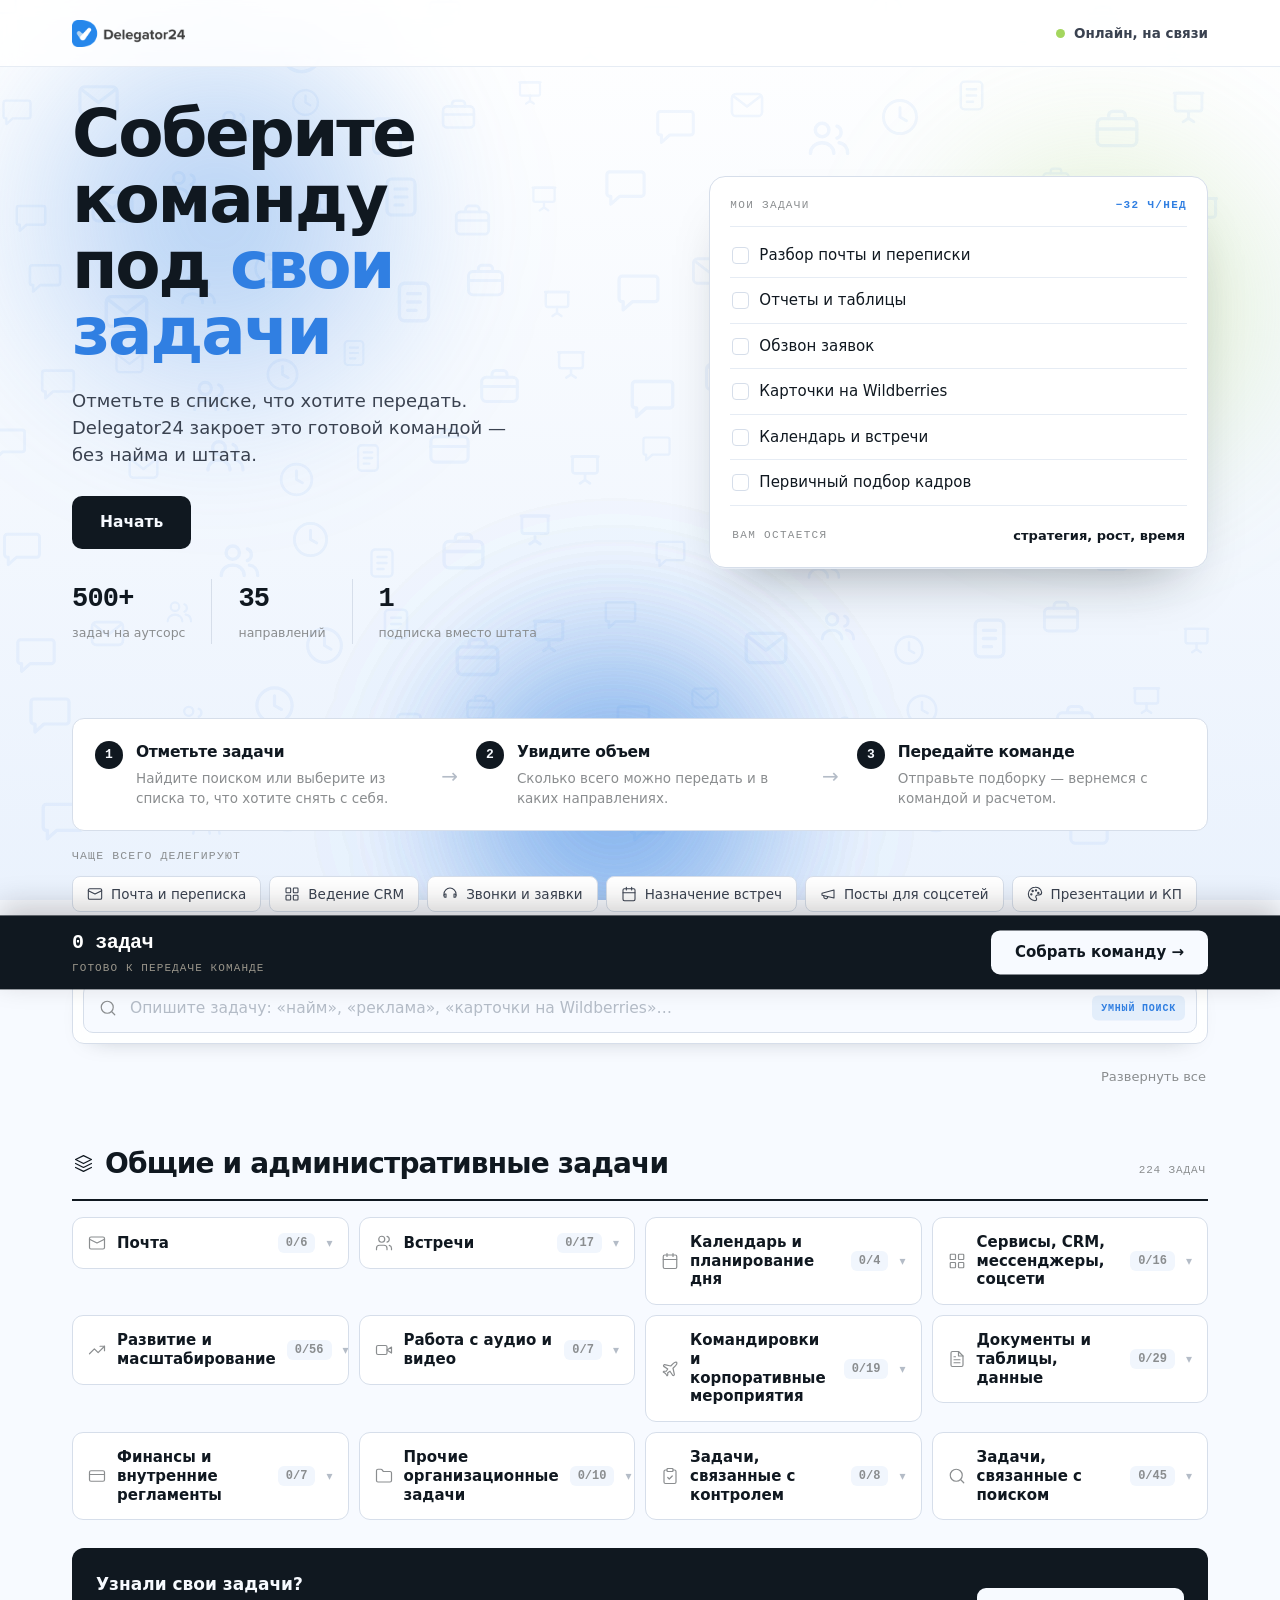
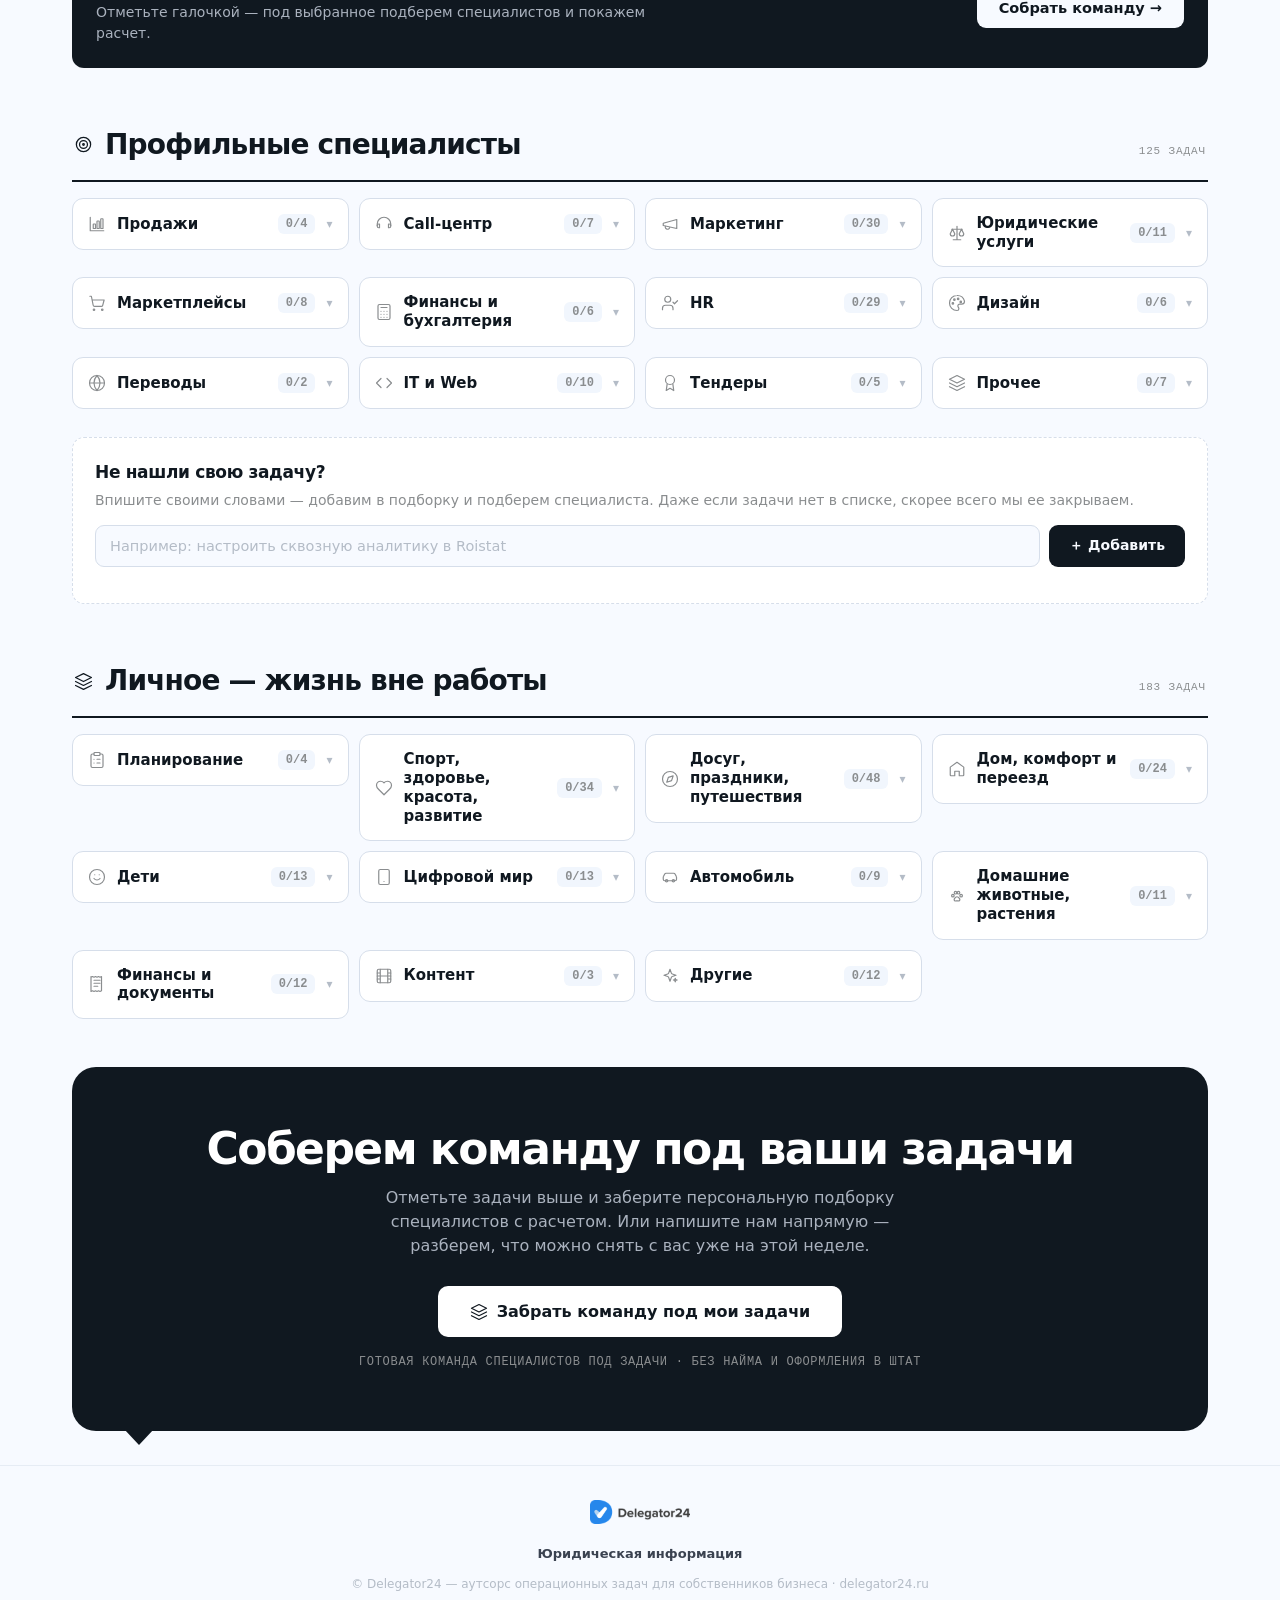
==== 400-zadach/index.html @ 07a1ce0a "500+ задач: чиню свою же поломку — разорванная строка в экране выдачи Добавляя кнопку «Закрыть», я р" ====
<!DOCTYPE html>
<html lang="ru">
<head>
<meta charset="utf-8">
<meta name="viewport" content="width=device-width, initial-scale=1, viewport-fit=cover">
<meta name="referrer" content="strict-origin-when-cross-origin">
<meta http-equiv="Content-Security-Policy" content="default-src 'self'; script-src 'self' 'unsafe-inline' https://mc.yandex.ru https://yastatic.net https://app.uiscom.ru https://*.uiscom.ru https://*.comagic.ru; style-src 'self' 'unsafe-inline' https://fonts.googleapis.com; font-src 'self' https://fonts.gstatic.com data:; img-src 'self' data: https:; connect-src 'self' https://chat.delegator24.ru https://mc.yandex.ru https://mc.yandex.com https://app.uiscom.ru https://*.uiscom.ru https://*.comagic.ru; frame-src 'self' https://*.uiscom.ru https://mc.yandex.ru; base-uri 'self'; form-action 'self' https://*.uiscom.ru">
<script>if(window.top!==window.self){try{window.top.location=window.self.location;}catch(e){document.documentElement.style.display='none';}}












// появление блоков при скролле — инфа плавно втекает по мере прокрутки
(function(){var els=[].slice.call(document.querySelectorAll('.stat,.zhead,.cat,.midcta,.cases,.custombox,.pteaser,.final'));
els.forEach(function(e){e.classList.add('rv');});
function show(e){e.classList.add('in');}
if('IntersectionObserver' in window){
 var io=new IntersectionObserver(function(en){en.forEach(function(x){if(x.isIntersecting){show(x.target);io.unobserve(x.target);}});},{threshold:0,rootMargin:'0px 0px -12% 0px'});
 els.forEach(function(e){io.observe(e);});
}else els.forEach(show);})();

// плавный инерционный скролл
(function(){
 if(matchMedia('(pointer:coarse)').matches)return;
 var target=window.scrollY,current=window.scrollY,running=false;
 function maxY(){return Math.max(0,document.documentElement.scrollHeight-window.innerHeight);}
 function loop(){current+=(target-current)*0.11;
  if(Math.abs(target-current)<0.4){current=target;window.scrollTo({top:current,behavior:'instant'});running=false;return;}
  window.scrollTo({top:current,behavior:'instant'});requestAnimationFrame(loop);}
 addEventListener('wheel',function(e){
  if(e.ctrlKey)return;
  if(e.target.closest&&e.target.closest('.ov,.mlist'))return;
  e.preventDefault();
  var d=e.deltaY;if(e.deltaMode===1)d*=16;else if(e.deltaMode===2)d*=window.innerHeight;
  target=Math.max(0,Math.min(maxY(),target+d));
  if(!running){running=true;current=window.scrollY;requestAnimationFrame(loop);}
 },{passive:false});
 addEventListener('scroll',function(){if(!running){target=window.scrollY;current=window.scrollY;}});
})();
</script>
<title>500+ задач, которые можно делегировать — Delegator24</title>
<meta name="description" content="Опишите задачу своими словами — найдем готовые варианты. Отметьте, что висит на вас лично, и увидите, сколько времени можно вернуть. Команда специалистов Delegator24 без найма и штата.">
<meta property="og:title" content="500+ задач, которые можно снять с себя">
<meta property="og:description" content="Отметьте свои задачи — соберем под них команду Delegator24. Без найма, без раздутого штата.">
<meta property="og:type" content="website">
<link rel="icon" type="image/png" href="favicon-d24.png">
<link rel="apple-touch-icon" href="favicon-d24.png">
<link rel="preconnect" href="https://fonts.googleapis.com"><link rel="preconnect" href="https://fonts.gstatic.com" crossorigin>
<link href="https://fonts.googleapis.com/css2?family=Golos+Text:wght@400;500;600;700;800;900&family=JetBrains+Mono:wght@500;600;700&display=swap" rel="stylesheet">
<!-- Yandex.Metrika counter -->
<script type="text/javascript">
(function(m,e,t,r,i,k,a){m[i]=m[i]||function(){(m[i].a=m[i].a||[]).push(arguments)};m[i].l=1*new Date();
for(var j=0;j<document.scripts.length;j++){if(document.scripts[j].src===r){return;}}
k=e.createElement(t),a=e.getElementsByTagName(t)[0],k.async=1,k.src=r,a.parentNode.insertBefore(k,a)})
(window,document,"script","https://mc.yandex.ru/metrika/tag.js","ym");
ym(39533920,"init",{clickmap:true,trackLinks:true,accurateTrackBounce:true});
</script>
<noscript><div><img src="https://mc.yandex.ru/watch/39533920" style="position:absolute;left:-9999px;" alt=""></div></noscript>
<!-- /Yandex.Metrika counter -->
<style>
:root{
 --paper:#f7faff;--paper2:#eef4fc;--card:#ffffff;--card2:#f1f6fd;
 --ink:#101820;--ink2:#3a4250;--muted:#8a8d8f;--faint:#b4bcc7;
 --line:#e6ecf4;--line2:#d6deea;
 --accent:#307fe2;--accent-d:#2568c2;--accent-soft:#e3eefb;
 --green:#a4d65e;--green-d:#8cc23f;--ok:#2f7d4f;
 --mono:'JetBrains Mono',ui-monospace,SFMono-Regular,Menlo,monospace;
 --disp:'Golos Text',system-ui,sans-serif;
}
*{box-sizing:border-box;margin:0;padding:0}
html{scroll-behavior:smooth}
body{font-family:var(--disp);background:var(--paper);color:var(--ink2);line-height:1.5;
 -webkit-font-smoothing:antialiased;padding-bottom:96px;overflow-x:hidden}
.wrap{max-width:1180px;margin:0 auto;padding:0 22px}
a{color:var(--accent);text-decoration:none}
b,strong{font-weight:700}
mark{background:var(--accent-soft);color:var(--ink);border-radius:3px;padding:0 2px}
.num{font-family:var(--mono);font-feature-settings:"tnum" 1;letter-spacing:-.02em}

/* фон: фирменный — дрейфующие пятна + слой иконок */
.bg{position:fixed;inset:0;z-index:-2;overflow:hidden;background:linear-gradient(180deg,#ffffff,#eaf2fd)}
.bg::before,.bg::after,.bg span{content:"";position:absolute;border-radius:50%;filter:blur(58px);will-change:transform;display:block}
.bg::before{width:46vw;height:46vw;left:-6vw;top:-6vw;background:radial-gradient(circle,rgba(48,127,226,.40),transparent 62%);animation:drift1 19s ease-in-out infinite}
.bg::after{width:40vw;height:40vw;right:-6vw;top:6vh;background:radial-gradient(circle,rgba(164,214,94,.38),transparent 62%);animation:drift2 23s ease-in-out infinite}
.bg span{width:40vw;height:40vw;left:28vw;bottom:-12vw;background:radial-gradient(circle,rgba(48,127,226,.30),transparent 62%);animation:drift3 21s ease-in-out infinite}
@keyframes drift1{0%,100%{transform:translate(0,0) scale(1)}50%{transform:translate(24vw,16vh) scale(1.18)}}
@keyframes drift2{0%,100%{transform:translate(0,0) scale(1)}50%{transform:translate(-22vw,20vh) scale(1.14)}}
@keyframes drift3{0%,100%{transform:translate(0,0) scale(1)}50%{transform:translate(18vw,-18vh) scale(1.22)}}
@media (prefers-reduced-motion:reduce){.bg::before,.bg::after,.bg span{animation:none}}
.bg-ico{position:fixed;inset:0;z-index:-1;overflow:hidden;pointer-events:none}
.bg-ico .fi{position:absolute;display:block;color:var(--accent);opacity:.065;animation-name: float;animation-timing-function:ease-in-out;animation-iteration-count:infinite;will-change:transform}
.bg-ico .fi svg{width:100%;height:100%;display:block;stroke:currentColor;fill:none;stroke-width:1.6;stroke-linecap:round;stroke-linejoin:round}
@keyframes float{0%,100%{transform:translateY(0) rotate(calc(var(--rot,8deg)*-.4))}50%{transform:translateY(-17px) rotate(var(--rot,8deg))}}
@media (prefers-reduced-motion:reduce){.bg-ico .fi{animation:none}}

/* reveal */
.rv{opacity:0;transform:translateY(22px);transition:opacity .6s cubic-bezier(.2,.8,.2,1),transform .6s cubic-bezier(.2,.8,.2,1)}
.rv.in{opacity:1;transform:none}

/* иконки */
.ic{width:1em;height:1em;display:block;flex:0 0 auto}
.persona,.pop-chip{display:inline-flex;align-items:center;gap:8px}
.persona .ic,.pop-chip .ic{width:16px;height:16px}
.cat-ic{display:inline-flex;color:var(--muted);transition:color .16s}
.cat-ic .ic{width:18px;height:18px}
.cat.has-sel .cat-ic{color:var(--accent)}
.zhead .zi{display:inline-flex;color:var(--ink)}
.zhead .zi .ic{width:19px;height:19px}
.case-ic .ic,.pteaser-head .em .ic{width:22px;height:22px}
.pteaser-head .em{display:inline-flex;color:var(--muted)}
.search .si{display:inline-flex;color:var(--muted)}
.search .si .ic{width:18px;height:18px}
.final .fbtn .ic{width:18px;height:18px}
.mbtns a,.mbtns button{display:flex;align-items:center;justify-content:center;gap:8px}
.mbtns .ic{width:18px;height:18px}
.msuccess .em{display:flex;justify-content:center;color:var(--ok)}
.msuccess .em .ic{width:44px;height:44px}
.pop-t .ic{width:15px;height:15px;color:var(--ink)}

/* header */
.top{background:rgba(255,255,255,.82);backdrop-filter:blur(10px);-webkit-backdrop-filter:blur(10px);
 border-bottom:1px solid var(--line);position:sticky;top:0;z-index:40}
.top .wrap{display:flex;align-items:center;justify-content:space-between;height:66px}
.brand{display:inline-flex;align-items:center;text-decoration:none}
.brand img{height:27px;width:auto;display:block}
.brand:hover{opacity:.82}
.online{display:inline-flex;align-items:center;gap:9px;font-size:13.5px;font-weight:600;color:var(--ink2)}
.online .dot{width:9px;height:9px;border-radius:50%;background:var(--green);box-shadow:0 0 0 0 rgba(164,214,94,.55);animation:pulse 1.9s ease-out infinite}
@keyframes pulse{0%{box-shadow:0 0 0 0 rgba(164,214,94,.55)}70%{box-shadow:0 0 0 9px rgba(164,214,94,0)}100%{box-shadow:0 0 0 0 rgba(164,214,94,0)}}

/* hero */
.hero{padding:34px 0 40px}
.hero-fx{display:none}
.hero-grid{display:grid;grid-template-columns:1.08fr .92fr;gap:52px;align-items:center}
.hero-left .kick{display:inline-block;font-family:var(--mono);font-size:11.5px;font-weight:600;text-transform:uppercase;
 letter-spacing:.14em;color:var(--muted);padding-bottom:16px;border-bottom:1px solid var(--line2);margin-bottom:22px}
.hero-left h1{font-family:var(--disp);font-size:clamp(38px,5.4vw,66px);font-weight:800;line-height:1.0;
 letter-spacing:-.035em;color:var(--ink);margin-bottom:22px}
.hero-left h1 .hl{color:var(--accent)}
.hero-left .sub{font-size:clamp(16px,1.6vw,18px);color:var(--ink2);max-width:440px;margin-bottom:28px}
.hero-actions{margin-bottom:30px}
.hero-cta{display:inline-flex;align-items:center;gap:9px;background:var(--ink);color:var(--paper);font-weight:600;
 font-size:15.5px;padding:15px 28px;border-radius:10px;transition:transform .12s,background .15s}
.hero-cta:hover{background:#000;transform:translateY(-1px)}
.hero-cta:active{transform:translateY(0)}
.stats{display:flex;gap:0;flex-wrap:wrap}
.stat{padding-right:26px;margin-right:26px;border-right:1px solid var(--line2)}
.stat:last-child{border-right:none;margin-right:0;padding-right:0}
.stat b{display:block;font-family:var(--mono);font-size:27px;font-weight:600;color:var(--ink);letter-spacing:-.03em}
.stat span{font-size:12.5px;color:var(--muted)}

/* hero-side: редакционный реестр (не телефон) */
.hero-right{display:block}
.ledger{background:var(--card);border:1px solid var(--line2);border-radius:16px;padding:20px 20px 8px;
 box-shadow:0 1px 0 var(--line),0 30px 55px -30px rgba(16,24,32,.42);animation:ledgerFloat 7s ease-in-out infinite}
@keyframes ledgerFloat{0%,100%{transform:translateY(0) rotate(-.4deg)}50%{transform:translateY(-11px) rotate(.5deg)}}
.ledger-head{display:flex;align-items:center;justify-content:space-between;font-family:var(--mono);font-size:11px;
 text-transform:uppercase;letter-spacing:.12em;color:var(--muted);padding-bottom:12px;border-bottom:1px solid var(--line)}
.led-free{color:var(--accent);font-weight:600}
.ledger-list{padding:6px 0}
.led-row{display:flex;align-items:center;gap:10px;padding:11px 2px;font-size:15px;color:var(--ink);
 border-bottom:1px solid var(--line);position:relative;animation:led 9s cubic-bezier(.4,0,.2,1) infinite;animation-delay:calc(var(--i)*1.3s)}
.led-row::before{content:"";width:15px;height:15px;border:1.5px solid var(--line2);border-radius:4px;flex:0 0 auto;
 animation:ledbox 9s cubic-bezier(.4,0,.2,1) infinite;animation-delay:calc(var(--i)*1.3s)}
.led-row span{flex:1 1 auto}
.led-row em{font-style:normal;font-family:var(--mono);font-size:10.5px;text-transform:uppercase;letter-spacing:.1em;
 color:var(--accent);opacity:0;animation:ledgo 9s cubic-bezier(.4,0,.2,1) infinite;animation-delay:calc(var(--i)*1.3s)}
@keyframes led{0%,52%{color:var(--ink)}60%{color:var(--ink)}70%,100%{color:var(--faint);text-decoration:line-through}}
@keyframes ledbox{0%,52%{background:transparent;border-color:var(--line2)}62%{background:var(--accent);border-color:var(--accent)}70%,100%{background:var(--accent);border-color:var(--accent)}}
@keyframes ledgo{0%,54%{opacity:0}62%,100%{opacity:1}}
.ledger-foot{display:flex;align-items:center;justify-content:space-between;padding:14px 2px;font-size:13px}
.ledger-foot span{font-family:var(--mono);font-size:11px;text-transform:uppercase;letter-spacing:.12em;color:var(--muted)}
.ledger-foot b{color:var(--ink);font-weight:600}

/* как это работает — 3 шага */
.how{display:flex;align-items:flex-start;gap:18px;margin-top:34px;padding:22px 22px;background:var(--card);
 border:1px solid var(--line2);border-radius:12px}
.how-step{flex:1;display:flex;gap:13px;align-items:flex-start}
.how-n{flex:0 0 auto;width:28px;height:28px;border-radius:50%;background:var(--ink);color:var(--paper);
 font-family:var(--mono);font-size:13px;font-weight:600;display:flex;align-items:center;justify-content:center}
.how-t b{display:block;font-family:var(--disp);font-size:15.5px;font-weight:700;color:var(--ink);margin-bottom:5px;letter-spacing:-.02em}
.how-t p{font-size:13.5px;color:var(--muted);line-height:1.45}
.how-arrow{flex:0 0 auto;color:var(--faint);font-size:20px;line-height:1;padding-top:3px;align-self:center}
@media(max-width:760px){.how{flex-direction:column;gap:18px;padding:20px}.how-arrow{display:none}}

/* популярное */
.pop{margin-top:16px}
.pop-t{display:flex;align-items:center;gap:8px;font-family:var(--mono);font-size:11.5px;text-transform:uppercase;
 letter-spacing:.1em;color:var(--muted);margin-bottom:12px}
.pop-chips{display:flex;flex-wrap:wrap;gap:8px}
.pop-chip{font-family:var(--disp);font-size:13.5px;font-weight:500;cursor:pointer;padding:9px 14px;border-radius:8px;
 border:1px solid var(--line2);background:var(--card);color:var(--ink2);transition:.14s}
.pop-chip:hover{border-color:var(--ink);color:var(--ink)}
.pop-chip.on{background:var(--accent);border-color:var(--accent);color:#fff}
.pop-chip.on .ic{color:#fff}
.pop-chip.on::before{content:"✓ "}

/* controls */
.controls{position:sticky;top:66px;z-index:30;padding:10px;margin:16px 0 0;border-radius:12px;
 background:rgba(255,255,255,.86);backdrop-filter:blur(10px);-webkit-backdrop-filter:blur(10px);border:1px solid var(--line2);box-shadow:0 10px 26px -20px rgba(16,24,32,.4)}
.filters{margin:12px 0 4px;display:flex;flex-direction:column;gap:12px}
.search{position:relative;margin-bottom:0}
.search input{width:100%;padding:15px 122px 15px 46px;border:1.5px solid var(--line2);border-radius:10px;font-size:15.5px;
 font-family:var(--disp);background:var(--paper);color:var(--ink);outline:none;transition:.15s}
.search input::placeholder{color:var(--faint)}
.search input:focus{border-color:var(--accent);box-shadow:rgba(48,127,226,.16) 0 0 0 4px;background:#fff}
.search .si{position:absolute;left:16px;top:50%;transform:translateY(-50%)}
.search .smart{position:absolute;right:12px;top:50%;transform:translateY(-50%);font-family:var(--mono);font-size:10px;
 font-weight:600;text-transform:uppercase;letter-spacing:.08em;color:var(--accent);background:var(--accent-soft);padding:5px 9px;border-radius:6px}
.personas{display:flex;flex-wrap:wrap;gap:8px}
.persona{font-family:var(--disp);font-size:13.5px;font-weight:500;white-space:nowrap;cursor:pointer;
 padding:8px 14px;border-radius:8px;border:1px solid transparent;background:transparent;color:var(--muted);transition:.14s}
.persona:hover{color:var(--ink);background:var(--card2)}
.persona.active{background:var(--ink);border-color:var(--ink);color:var(--paper)}
.persona.active .ic{color:var(--paper)}
.subctrl{display:flex;justify-content:space-between;align-items:center;margin:11px 2px 0;font-size:13px;min-height:18px}
.subctrl .found{font-family:var(--mono);font-size:12px;color:var(--muted)}
.subctrl .found b{color:var(--accent)}
.subctrl .links{display:flex;gap:18px}
.subctrl .link{color:var(--muted);cursor:pointer;font-weight:500}
.subctrl .link:hover{color:var(--ink)}

/* zones */
.zone{margin-top:56px}
.zhead{display:flex;align-items:baseline;gap:12px;padding:0 2px 14px;margin-bottom:16px;border-bottom:2px solid var(--ink)}
.zhead .zi{align-self:center}
.zhead h2{font-family:var(--disp);font-size:clamp(21px,2.4vw,28px);font-weight:800;letter-spacing:-.03em;color:var(--ink);flex:1}
.zhead .zn{font-family:var(--mono);font-size:11px;text-transform:uppercase;letter-spacing:.08em;color:var(--muted)}

/* categories */
.cat-grid{display:grid;grid-template-columns:repeat(auto-fill,minmax(250px,1fr));gap:10px;align-items:start}
.cat{background:var(--card);border:1px solid var(--line2);border-radius:11px;overflow:hidden;transition:.15s}
.cat:hover{border-color:var(--ink)}
.cat.hide{display:none}
.cat.open{grid-column:1/-1;border-color:var(--accent);box-shadow:0 0 0 1px var(--accent)}
.cat-head{width:100%;display:flex;align-items:center;gap:11px;padding:15px;background:none;border:none;
 font-family:var(--disp);font-size:15px;font-weight:600;color:var(--ink);cursor:pointer;text-align:left}
.cat-ic{flex:0 0 auto}
.cat-name{flex:1 1 auto;line-height:1.25}
.cat-cnt{font-family:var(--mono);font-size:12px;color:var(--muted);background:var(--card2);padding:3px 8px;border-radius:6px;flex:0 0 auto}
.cat.has-sel .cat-cnt{background:var(--accent-soft);color:var(--accent)}
.chev{color:var(--faint);transition:transform .2s;flex:0 0 auto;font-size:12px}
.cat.open .chev{transform:rotate(180deg)}
.cat-body{display:none;padding:0 8px 8px;border-top:1px solid var(--line)}
.cat.open .cat-body{display:block;padding-top:6px;animation:catopen .22s ease}
@keyframes catopen{from{opacity:0;transform:translateY(-4px)}to{opacity:1;transform:none}}
.tasks{display:grid;grid-template-columns:1fr;gap:1px}
.cat.open .tasks{grid-template-columns:repeat(auto-fill,minmax(340px,1fr))}
.task{display:flex;align-items:flex-start;gap:11px;padding:10px 11px;border-radius:8px;cursor:pointer;transition:background .12s,box-shadow .12s}
.task.hide{display:none}
.task:hover{background:var(--accent-soft);box-shadow:inset 3px 0 0 var(--accent)}
.task input{appearance:none;-webkit-appearance:none;width:20px;height:20px;flex:0 0 auto;margin-top:1px;
 border:1.5px solid var(--line2);border-radius:5px;cursor:pointer;position:relative;transition:.12s;background:var(--paper)}
.task input:checked{background:var(--accent);border-color:var(--accent)}
.task input:checked::after{content:"✓";position:absolute;inset:0;color:#fff;font-size:13px;font-weight:700;display:flex;align-items:center;justify-content:center}
.task .tx{flex:1 1 auto;font-size:14px;color:var(--ink2);line-height:1.42}
.task:hover .tx{color:var(--ink)}
.task input:checked ~ .tx{color:var(--ink)}
.task .add{flex:0 0 auto;font-size:16px;color:var(--faint);font-weight:600;line-height:1}
.task:hover .add{color:var(--accent)}

/* mid cta */
.midcta{background:var(--ink);color:var(--paper);border-radius:12px;padding:24px;margin:28px 0;
 display:flex;align-items:center;justify-content:space-between;gap:18px;flex-wrap:wrap}
.midcta .t{font-family:var(--disp);font-size:17px;font-weight:600;max-width:560px}
.midcta .t span{color:#aab2be;font-weight:400;font-size:14px;display:block;margin-top:4px}
.midcta button{font-family:var(--disp);background:var(--paper);color:var(--ink);border:none;font-weight:600;font-size:14.5px;
 padding:12px 22px;border-radius:9px;cursor:pointer;white-space:nowrap;transition:transform .12s}
.midcta button:hover{transform:translateY(-1px)}

/* custombox */
.custombox{background:var(--card);border:1px dashed var(--line2);border-radius:12px;padding:22px;margin:28px 0}
.custombox h3{font-family:var(--disp);font-size:17px;font-weight:700;margin-bottom:5px;color:var(--ink);letter-spacing:-.02em}
.custombox p{font-size:14px;color:var(--muted);margin-bottom:14px}
.custom-in{display:flex;gap:9px}
.custom-in input{flex:1;padding:12px 14px;border:1.5px solid var(--line2);border-radius:9px;font-size:14.5px;font-family:var(--disp);
 background:var(--paper);color:var(--ink);outline:none}
.custom-in input::placeholder{color:var(--faint)}
.custom-in input:focus{border-color:var(--accent);box-shadow:rgba(48,127,226,.16) 0 0 0 3px}
.custom-in button{font-family:var(--disp);background:var(--ink);color:var(--paper);border:none;font-weight:600;font-size:14px;padding:0 20px;border-radius:9px;cursor:pointer;white-space:nowrap}
.custom-chips{display:flex;flex-wrap:wrap;gap:8px;margin-top:14px}
.chip{display:inline-flex;align-items:center;gap:8px;background:var(--accent-soft);color:var(--accent-d);font-size:13.5px;font-weight:500;padding:7px 12px;border-radius:8px;border:1px solid #cdd3ff}
.chip b{cursor:pointer;color:var(--accent);font-size:15px;line-height:1;opacity:.6}
.chip b:hover{opacity:1}

/* pteaser */
.pteaser{background:var(--card);border:1px solid var(--line2);border-radius:12px;margin:26px 0;overflow:hidden}
.pteaser-head{padding:20px;display:flex;align-items:center;gap:14px;cursor:pointer}
.pteaser-head .em{color:var(--muted)}
.pteaser-head .t b{font-family:var(--disp);font-size:16px;font-weight:700;display:block;color:var(--ink)}
.pteaser-head .t span{font-size:13.5px;color:var(--muted)}
.pteaser-head .chev{margin-left:auto;color:var(--faint)}
.pteaser.open .chev{transform:rotate(180deg)}
.pteaser-body{display:none;padding:0 14px 14px}
.pteaser.open .pteaser-body{display:block}
.pteaser .cat-grid{margin-top:2px}

/* empty */
.empty{background:var(--card);border:1px solid var(--line2);border-radius:12px;text-align:center;padding:36px 22px;margin-top:6px;display:none}
.empty.show{display:block}
.empty p{color:var(--muted);margin-bottom:16px;font-size:15px}
.empty b{color:var(--ink);font-weight:700}
.empty button{font-family:var(--disp);background:var(--ink);color:var(--paper);border:none;font-weight:600;font-size:14.5px;padding:12px 22px;border-radius:9px;cursor:pointer}

/* final */
.final{border-radius:24px;padding:60px 28px;margin:48px 0 34px;text-align:center;background:var(--ink);color:#fff;position:relative}
.final::after{content:"";position:absolute;left:52px;bottom:-14px;width:0;height:0;border-left:15px solid transparent;border-right:15px solid transparent;border-top:16px solid var(--ink)}
.final h2{font-family:var(--disp);font-size:clamp(27px,4vw,44px);font-weight:800;margin-bottom:14px;color:#fff;letter-spacing:-.035em;line-height:1.02}
.final p{color:#aab2be;max-width:520px;margin:0 auto 28px;font-size:16px}
.final .fbtn{display:inline-flex;align-items:center;gap:9px;background:#fff;color:var(--ink);font-weight:600;font-size:16px;
 padding:16px 32px;border-radius:10px;border:none;font-family:var(--disp);cursor:pointer;transition:transform .12s}
.final .fbtn:hover{transform:translateY(-2px)}
.final .note{margin-top:16px;font-family:var(--mono);font-size:12px;text-transform:uppercase;letter-spacing:.06em;color:#8a8d8f}

footer{padding:34px 0 44px;color:var(--muted);font-size:13px;border-top:1px solid var(--line);margin-top:22px;text-align:center}
footer b{color:var(--ink2);font-weight:600}
.foot-logo{display:inline-block;margin-bottom:14px}
.foot-logo img{height:24px;width:auto;display:block;margin:0 auto;transition:opacity .15s}
.foot-logo:hover img{opacity:.82}
.foot-legal{margin-bottom:12px}
.foot-legal a{color:var(--ink2);font-size:13px;font-weight:600;text-decoration:none;transition:color .15s}
.foot-legal a:hover{color:var(--accent)}
.foot-copy{font-size:12px;color:var(--faint)}

/* sticky bar */
.bar{position:fixed;left:0;right:0;bottom:0;z-index:50;background:var(--ink);color:var(--paper);
 box-shadow:0 -10px 30px rgba(26,24,21,.22);transform:translateY(120%);transition:transform .28s cubic-bezier(.2,.8,.2,1)}
.bar.show{transform:none}
.bar-fill{position:absolute;top:0;left:0;height:2px;width:0;background:var(--accent);transition:width .5s cubic-bezier(.2,.8,.2,1)}
.bar .wrap{display:flex;align-items:center;justify-content:space-between;gap:14px;padding:13px 22px;padding-bottom:calc(13px + env(safe-area-inset-bottom))}
.bar .info b{font-family:var(--mono);font-size:20px;font-weight:600;color:#fff;letter-spacing:-.02em}
.bar .info .h{font-family:var(--mono);font-size:11px;text-transform:uppercase;letter-spacing:.1em;color:#9a968b;display:block;margin-top:2px}
.bar button{font-family:var(--disp);background:var(--paper);color:var(--ink);border:none;font-weight:600;font-size:15px;padding:13px 24px;border-radius:9px;cursor:pointer;white-space:nowrap;transition:transform .12s}
.bar button:hover{transform:translateY(-1px)}

   Светлые переменные (--card / --ink) тут использовать НЕЛЬЗЯ: белое на белом. */
.lf{max-width:560px;margin:0 auto;text-align:left}
.lf-bar{height:3px;border-radius:2px;background:rgba(255,255,255,.12);margin-bottom:18px;overflow:hidden}
.lf-bar i{display:block;height:100%;width:14%;background:var(--accent);border-radius:2px;transition:width .3s}
.lf-cnt{font-size:12.5px;color:#8a8d8f;margin-bottom:10px}
.lf-step{display:none}
.lf-step.on{display:block;animation:lfIn .25s ease}
@keyframes lfIn{from{opacity:0;transform:translateY(6px)}to{opacity:1;transform:none}}
.lf-q{font-size:19px;font-weight:700;color:#fff;margin-bottom:4px;line-height:1.3}
.lf-hint{font-size:13.5px;color:#8a8d8f;margin-bottom:14px}
.lf-chips{display:flex;flex-wrap:wrap;gap:9px}
.lf-chip{display:inline-flex;align-items:center;padding:11px 16px;border-radius:12px;cursor:pointer;
  border:1px solid rgba(255,255,255,.18);background:rgba(255,255,255,.06);color:#dbe2ec;
  font-size:14.5px;user-select:none;transition:all .15s}
.lf-chip:hover{border-color:#9ec3f2;background:rgba(255,255,255,.1)}
.lf-chip input{display:none}
.lf-chip.on{background:var(--accent);border-color:var(--accent);color:#fff;font-weight:600}
.lf-in{width:100%;padding:13px 15px;border-radius:12px;font:inherit;font-size:15px;
  border:1px solid rgba(255,255,255,.18);background:rgba(255,255,255,.06);color:#fff;transition:border-color .15s}
.lf-in:focus{outline:none;border-color:var(--accent);background:rgba(255,255,255,.09)}
.lf-in::placeholder{color:#8a8d8f}
textarea.lf-in{min-height:90px;resize:vertical}
/* Телефон: код страны живет ВНУТРИ поля — иначе автоподстановка браузера
   пишет номер в одно поле, а код остается от другой страны, и выходит каша. */
.lf-tel{position:relative}
.lf-tel .lf-in{padding-left:64px}
.lf-flag{position:absolute;left:1px;top:1px;bottom:1px;width:58px;display:flex;align-items:center;
  justify-content:center;gap:3px;cursor:pointer;border:none;border-right:1px solid rgba(255,255,255,.14);
  background:none;color:#dbe2ec;font-size:17px;border-radius:12px 0 0 12px}
.lf-flag:hover{background:rgba(255,255,255,.07)}
.lf-flag i{font-style:normal;font-size:9px;opacity:.6}
.lf-list{position:absolute;z-index:20;top:calc(100% + 4px);left:0;right:0;max-height:230px;overflow:auto;
  display:none;background:#171f2b;border:1px solid rgba(255,255,255,.16);border-radius:12px;padding:5px}
.lf-list.on{display:block}
.lf-list button{display:flex;width:100%;gap:9px;align-items:center;padding:9px 11px;border:none;
  background:none;color:#dbe2ec;font:inherit;font-size:14px;cursor:pointer;border-radius:8px;text-align:left}
.lf-list button:hover{background:rgba(255,255,255,.09)}
.lf-list b{margin-left:auto;color:#8a8d8f;font-weight:500}
.lf-plain .lf-flag,.lf-plain .lf-list{display:none}
.lf-plain .lf-in{padding-left:15px}
.lf-go-row{display:flex;gap:10px;flex-wrap:wrap}
.lf-go-row .lf-go{flex:1;min-width:180px;justify-content:center}
.lf-f{margin-bottom:13px}
.lf-lbl{display:block;font-size:13.5px;font-weight:600;color:#dbe2ec;margin-bottom:6px}
.lf-own{margin-top:9px;display:none}
.lf-own.show{display:block}
.lf-nav{display:flex;gap:10px;margin-top:20px;align-items:center}
.lf-next{flex:1;justify-content:center}
.lf-back{background:none;border:none;color:#8a8d8f;font:inherit;font-size:14px;cursor:pointer;padding:10px 4px}
.lf-back:hover{color:#dbe2ec}
.lf-next[disabled]{opacity:.4;pointer-events:none}
.lf-cs{margin:16px 0 4px}
.lf-cs .cs-row{display:flex;gap:9px;align-items:flex-start;margin-bottom:9px;font-size:12px;color:#8a8d8f;line-height:1.45}
.lf-cs .cs-row input{margin-top:2px;flex:none}
.lf-cs a{color:#9ec3f2}
.lf-err{color:#ff8787;font-size:13.5px;margin-top:10px;display:none}
.lf-err.show{display:block}
@media(max-width:640px){.lf-q{font-size:17px}.lf-chip{padding:10px 13px;font-size:13.5px}}


/* прикрепленный список в шаге задач */
.lf-attach{background:#eef7ef;border:1.5px solid #cde7d2;border-radius:10px;padding:10px 14px;margin-bottom:12px}
.lf-attach summary{cursor:pointer;font-size:13.5px;color:#2c7a3f;list-style:none}
.lf-attach summary::-webkit-details-marker{display:none}
.lf-attach-list{margin-top:9px;max-height:150px;overflow-y:auto;font-size:13px;color:#3f4a55;line-height:1.55}
/* форма в светлой модалке: перекраска темной темы pochemu-sam */
.modal .lf-q{color:var(--ink)}
.modal .lf-cnt,.modal .lf-hint,.modal .lf-in::placeholder,.modal .lf-list b{color:#7a8492}
.modal .lf-bar{background:#e6ebf2}
.modal .lf-chip{background:#f3f6fa;border:1.5px solid #dfe5ee;color:var(--ink)}
.modal .lf-chip:hover{background:#e9f0fa;border-color:#9ec3f2}
.modal .lf-chip.on{background:var(--accent);border-color:var(--accent);color:#fff}
.modal .lf-in{background:#fff;border:1.5px solid #dfe5ee;color:var(--ink)}
.modal .lf-in:focus{background:#fff;border-color:var(--accent)}
.modal .lf-lbl{color:#55606d}
.modal .lf-back{color:#7a8492}
.modal .lf-flag{background:#f3f6fa;border-right:1.5px solid #dfe5ee}
.modal .lf-flag:hover{background:#e9f0fa}
.modal .lf-list{background:#fff;border:1px solid #dfe5ee}
.modal .lf-list button{color:var(--ink)}
.modal .lf-list button:hover{background:#f0f4f9}
.modal .cs-row{color:#55606d}

/* modal */
.ov{position:fixed;inset:0;background:rgba(26,24,21,.5);backdrop-filter:blur(4px);-webkit-backdrop-filter:blur(4px);z-index:60;display:none;align-items:flex-end;justify-content:center}
.ov.show{display:flex}
@media(min-width:640px){.ov{align-items:center}}
.modal{background:var(--paper);border:1px solid var(--line2);width:100%;max-width:560px;max-height:88vh;overflow-y:auto;
 border-radius:14px 14px 0 0;padding:26px;position:relative;box-shadow:0 24px 60px rgba(26,24,21,.3)}
@media(min-width:640px){.modal{border-radius:14px}}
.modal h3{font-family:var(--disp);font-size:23px;font-weight:800;margin-bottom:6px;color:var(--ink);letter-spacing:-.03em}
.modal .lead{color:var(--muted);font-size:14px;margin-bottom:18px}
.mstat{display:flex;gap:10px;margin-bottom:16px}
.mstat div{flex:1;background:var(--card);border:1px solid var(--line2);border-radius:10px;padding:13px 15px}
.mstat b{display:block;font-family:var(--mono);font-size:24px;font-weight:600;color:var(--ink);letter-spacing:-.03em}
.mstat span{font-size:12px;color:var(--muted)}
.mframe{background:var(--card);border:1px solid var(--line2);border-radius:10px;padding:15px 16px;margin-bottom:16px;font-size:14px;color:var(--ink2)}
.rate-row{display:flex;align-items:center;gap:9px;margin:10px 0;font-size:13.5px;color:var(--muted)}
.rate-row input[type=number]{width:100px;padding:8px 10px;border:1.5px solid var(--line2);border-radius:8px;font-family:var(--mono);font-size:14px;font-weight:600;color:var(--ink);background:var(--paper);outline:none;text-align:right}
.rate-row input[type=number]:focus{border-color:var(--accent);box-shadow:rgba(48,127,226,.16) 0 0 0 3px}
.rate-row .rate-u{margin-left:-2px}
.rate-row b{margin-left:auto;font-family:var(--mono);color:var(--accent);white-space:nowrap;font-weight:700;font-size:16px}
.rate-note{font-size:12px;color:var(--faint);margin-top:8px;line-height:1.4}
.mframe #mMoney{color:var(--accent);font-family:var(--mono)}
.rate-slider{width:100%;-webkit-appearance:none;appearance:none;height:6px;border-radius:3px;background:var(--line2);outline:none;margin:4px 0 0}
.rate-slider::-webkit-slider-thumb{-webkit-appearance:none;appearance:none;width:20px;height:20px;border-radius:50%;background:var(--accent);cursor:pointer;box-shadow:0 2px 7px rgba(48,127,226,.45)}
.rate-slider::-moz-range-thumb{width:20px;height:20px;border:none;border-radius:50%;background:var(--accent);cursor:pointer}
.msgbox{background:var(--card2);border:1px dashed var(--line2);border-radius:10px;padding:13px 15px;margin-bottom:16px;cursor:pointer;transition:.14s}
.msgbox:hover{border-color:var(--accent);background:#fff}
.msgbox .mb-h{font-family:var(--mono);font-size:10px;text-transform:uppercase;letter-spacing:.08em;color:var(--muted);margin-bottom:7px}
.msgbox .mb-t{font-size:13px;color:var(--ink2);line-height:1.5;white-space:pre-line;max-height:130px;overflow:auto}
.mlist-h{font-family:var(--mono);font-size:10px;text-transform:uppercase;letter-spacing:.08em;color:var(--muted);margin:0 0 7px}
.mlist{background:var(--card);border:1px solid var(--line2);border-radius:10px;padding:6px 15px;margin-bottom:18px;max-height:230px;overflow-y:auto;cursor:pointer;transition:border-color .14s}
.mlist:hover{border-color:var(--accent)}
.mlist .mcat{font-family:var(--mono);font-size:11px;font-weight:600;color:var(--muted);text-transform:uppercase;letter-spacing:.06em;margin:12px 0 4px}
.mlist .mitem{font-size:14px;padding:4px 0;color:var(--ink2);display:flex;gap:8px}
.mlist .mitem::before{content:"✓";color:var(--ok);font-weight:700}
.mbtns{display:flex;flex-direction:column;gap:10px}
.mbtns button,.mbtns a{font-family:var(--disp);font-weight:600;font-size:15px;padding:15px;border-radius:10px;text-align:center;cursor:pointer;border:none;display:block;transition:.15s}
.mb-tg{background:var(--accent);color:#fff}
.mb-tg:hover{background:var(--accent-d)}
.mb-ghost{background:var(--card);color:var(--ink2);border:1px solid var(--line2)!important}
.mb-ghost:hover{background:var(--card2)}
.consent{display:flex;flex-direction:column;gap:11px;margin-bottom:16px;padding:14px 15px;background:var(--card2);border:1px solid var(--line2);border-radius:10px}
.consent.shake{animation:csShake .4s;border-color:var(--accent)}
@keyframes csShake{0%,100%{transform:translateX(0)}20%,60%{transform:translateX(-5px)}40%,80%{transform:translateX(5px)}}
.cs-row{display:flex;gap:10px;align-items:flex-start;font-size:12px;line-height:1.45;color:var(--ink2);cursor:pointer}
.cs-row input{margin-top:1px;width:16px;height:16px;flex:0 0 auto;accent-color:var(--accent);cursor:pointer}
.cs-row a{color:var(--accent);text-decoration:none}
.cs-row a:hover{text-decoration:underline}
.mhint{font-size:12.5px;color:var(--faint);text-align:center;margin-top:12px}
.mx{position:absolute;top:16px;right:18px;background:none;border:none;font-size:26px;color:var(--faint);cursor:pointer;line-height:1;padding:0}
.mx:hover{color:var(--ink)}
.msuccess{text-align:center;padding:16px 4px}
.msuccess h3{font-family:var(--disp);font-size:23px;margin:12px 0 8px;color:var(--ink);font-weight:800;letter-spacing:-.03em}
.msuccess p{color:var(--muted);font-size:15px;max-width:400px;margin:0 auto 18px;line-height:1.5}
.msuccess p b{color:var(--ink);font-weight:700}

.toast{position:fixed;bottom:104px;left:50%;transform:translateX(-50%);background:var(--ink);color:var(--paper);
 padding:12px 22px;border-radius:9px;font-size:14px;font-weight:500;z-index:70;opacity:0;transition:opacity .2s;pointer-events:none}
.toast.show{opacity:1}

/* progress fx */
@keyframes pop{0%{transform:scale(1)}40%{transform:scale(1.13)}100%{transform:scale(1)}}
.bar .info b.pulse{animation:pop .32s ease}
.plusone{position:fixed;z-index:65;font-family:var(--mono);font-weight:600;font-size:12px;text-transform:uppercase;letter-spacing:.08em;
 color:#fff;pointer-events:none;background:var(--ok);padding:4px 10px;border-radius:6px;
 transform:translate(-50%,0);animation:floatUp .9s cubic-bezier(.2,.8,.2,1) forwards}
@keyframes floatUp{0%{opacity:0;transform:translate(-50%,4px)}22%{opacity:1;transform:translate(-50%,-8px)}100%{opacity:0;transform:translate(-50%,-42px)}}

/* адаптив */
@media(max-width:900px){
 .hero-grid{grid-template-columns:1fr;gap:30px}
 .hero-right{display:none}
}
@media(max-width:560px){
 .wrap{padding:0 16px}
 .search input{padding-right:16px}
 .search .smart{display:none}
 .controls{padding:13px;border-radius:11px}
 .cat.open .tasks{grid-template-columns:1fr}
 .stat b{font-size:22px}
 .bar .wrap{padding:11px 16px}
 .bar button{padding:12px 16px;font-size:14px}
 .midcta{padding:20px}
}
@media(prefers-reduced-motion:reduce){
 .rv{opacity:1;transform:none;transition:none}
 .led-row,.led-row::before,.led-row em,.ledger{animation:none}
 .led-row{color:var(--faint)}
}

</style>
</head>
<body>
<div class="bg" aria-hidden="true"><span></span><span></span><span></span></div>
<div class="bg-ico" aria-hidden="true"></div>

<div class="top"><div class="wrap">
  <a class="brand" href="https://delegator24.ru" target="_blank" rel="noopener" aria-label="На сайт Delegator24"><img src="logo-d24.png" alt="Delegator24" height="27"></a>
  <div class="online"><span class="dot"></span>Онлайн, на связи</div>
</div></div>

<div class="wrap">
  <section class="hero"><div class="hero-fx" aria-hidden="true"><span></span><span></span><span></span></div>
    <div class="hero-grid">
      <div class="hero-left">
        <h1>Соберите команду<br>под <span class="hl">свои задачи</span></h1>
        <p class="sub">Отметьте в списке, что хотите передать. Delegator24 закроет это готовой командой — без найма и штата.</p>
        <div class="hero-actions"><a class="hero-cta" href="#start">Начать</a></div>
        <div class="stats">
          <div class="stat"><b>500+</b><span>задач на аутсорс</span></div>
          <div class="stat"><b>35</b><span>направлений</span></div>
          <div class="stat"><b>1</b><span>подписка вместо штата</span></div>
        </div>
      </div>
      <div class="hero-right" aria-hidden="true">
        <div class="ledger">
          <div class="ledger-head"><span>мои задачи</span><span class="led-free">−32 ч/нед</span></div>
          <div class="ledger-list">
            <div class="led-row" style="--i:0"><span>Разбор почты и переписки</span><em>команде</em></div>
            <div class="led-row" style="--i:1"><span>Отчеты и таблицы</span><em>команде</em></div>
            <div class="led-row" style="--i:2"><span>Обзвон заявок</span><em>команде</em></div>
            <div class="led-row" style="--i:3"><span>Карточки на Wildberries</span><em>команде</em></div>
            <div class="led-row" style="--i:4"><span>Календарь и встречи</span><em>команде</em></div>
            <div class="led-row" style="--i:5"><span>Первичный подбор кадров</span><em>команде</em></div>
          </div>
          <div class="ledger-foot"><span>вам остается</span><b>стратегия, рост, время</b></div>
        </div>
      </div>
    </div>
  </section>

  <section class="how" id="start">
    <div class="how-step"><span class="how-n">1</span><div class="how-t"><b>Отметьте задачи</b><p>Найдите поиском или выберите из списка то, что хотите снять с себя.</p></div></div>
    <span class="how-arrow">→</span>
    <div class="how-step"><span class="how-n">2</span><div class="how-t"><b>Увидите объем</b><p>Сколько всего можно передать и в каких направлениях.</p></div></div>
    <span class="how-arrow">→</span>
    <div class="how-step"><span class="how-n">3</span><div class="how-t"><b>Передайте команде</b><p>Отправьте подборку — вернемся с командой и расчетом.</p></div></div>
  </section>

  <div class="pop">
    <div class="pop-t">Чаще всего делегируют</div>
    <div class="pop-chips"><button class="pop-chip" data-t="Разбор ваших входящих писем, их сортировка, структурирование по папкам, распределение писем по значимости" data-h="5" onclick="togglePopular(this)"><svg class="ic" viewBox="0 0 24 24" fill="none" stroke="currentColor" stroke-width="1.6" stroke-linecap="round" stroke-linejoin="round" aria-hidden="true"><rect x="2" y="4" width="20" height="16" rx="2"/><path d="m22 7-10 5L2 7"/></svg><span>Почта и переписка</span></button>
<button class="pop-chip" data-t="Ведение и актуализация CRM системы, внесение лидов, очистка хранилища" data-h="5" onclick="togglePopular(this)"><svg class="ic" viewBox="0 0 24 24" fill="none" stroke="currentColor" stroke-width="1.6" stroke-linecap="round" stroke-linejoin="round" aria-hidden="true"><rect x="3" y="3" width="7" height="7" rx="1"/><rect x="14" y="3" width="7" height="7" rx="1"/><rect x="14" y="14" width="7" height="7" rx="1"/><rect x="3" y="14" width="7" height="7" rx="1"/></svg><span>Ведение CRM</span></button>
<button class="pop-chip" data-t="Прием звонков, обработка заявок" data-h="5" onclick="togglePopular(this)"><svg class="ic" viewBox="0 0 24 24" fill="none" stroke="currentColor" stroke-width="1.6" stroke-linecap="round" stroke-linejoin="round" aria-hidden="true"><path d="M3 14v-2a9 9 0 0 1 18 0v2"/><path d="M21 15a2 2 0 0 1-2 2h-1v-5h1a2 2 0 0 1 2 2zM3 15a2 2 0 0 0 2 2h1v-5H5a2 2 0 0 0-2 2z"/></svg><span>Звонки и заявки</span></button>
<button class="pop-chip" data-t="Назначение оффлайн и онлайн-встреч" data-h="5" onclick="togglePopular(this)"><svg class="ic" viewBox="0 0 24 24" fill="none" stroke="currentColor" stroke-width="1.6" stroke-linecap="round" stroke-linejoin="round" aria-hidden="true"><rect x="3" y="4" width="18" height="18" rx="2"/><path d="M16 2v4M8 2v4M3 10h18"/></svg><span>Назначение встреч</span></button>
<button class="pop-chip" data-t="Написание постов для социальных сетей, мессенджеров, на сайт" data-h="5" onclick="togglePopular(this)"><svg class="ic" viewBox="0 0 24 24" fill="none" stroke="currentColor" stroke-width="1.6" stroke-linecap="round" stroke-linejoin="round" aria-hidden="true"><path d="m3 11 18-5v12L3 14v-3z"/><path d="M11.6 16.8a3 3 0 1 1-5.8-1.6"/></svg><span>Посты для соцсетей</span></button>
<button class="pop-chip" data-t="Составление, оформление и редактирование презентаций" data-h="5" onclick="togglePopular(this)"><svg class="ic" viewBox="0 0 24 24" fill="none" stroke="currentColor" stroke-width="1.6" stroke-linecap="round" stroke-linejoin="round" aria-hidden="true"><circle cx="13.5" cy="6.5" r="1"/><circle cx="17" cy="10.5" r="1"/><circle cx="8.5" cy="7.5" r="1"/><circle cx="6.5" cy="12.5" r="1"/><path d="M12 2a10 10 0 0 0 0 20 2.5 2.5 0 0 0 2.5-2.5c0-.66-.25-1.25-.66-1.7-.4-.44-.65-1.03-.65-1.7A2.5 2.5 0 0 1 15.7 13.5H18a4 4 0 0 0 4-4A10 10 0 0 0 12 2Z"/></svg><span>Презентации и КП</span></button>
<button class="pop-chip" data-t="Поиск, подбор сотрудников, первичные созвоны и собеседования" data-h="5" onclick="togglePopular(this)"><svg class="ic" viewBox="0 0 24 24" fill="none" stroke="currentColor" stroke-width="1.6" stroke-linecap="round" stroke-linejoin="round" aria-hidden="true"><path d="M16 21v-2a4 4 0 0 0-4-4H6a4 4 0 0 0-4 4v2"/><circle cx="9" cy="7" r="4"/><path d="m16 11 2 2 4-4"/></svg><span>Подбор сотрудников</span></button>
<button class="pop-chip" data-t="Сортировка / фильтрация / визуализация данных в табличных редакторах" data-h="5" onclick="togglePopular(this)"><svg class="ic" viewBox="0 0 24 24" fill="none" stroke="currentColor" stroke-width="1.6" stroke-linecap="round" stroke-linejoin="round" aria-hidden="true"><path d="M3 3v18h18"/><rect x="7" y="12" width="3" height="6" rx=".5"/><rect x="12" y="8" width="3" height="10" rx=".5"/><rect x="17" y="5" width="3" height="13" rx=".5"/></svg><span>Данные и таблицы</span></button></div>
  </div>

  <div class="controls">
    <div class="search"><span class="si"><svg class="ic" viewBox="0 0 24 24" fill="none" stroke="currentColor" stroke-width="1.6" stroke-linecap="round" stroke-linejoin="round" aria-hidden="true"><circle cx="11" cy="11" r="8"/><path d="m21 21-4.3-4.3"/></svg></span>
      <input id="q" type="search" placeholder="Опишите задачу: «найм», «реклама», «карточки на Wildberries»…" oninput="onSearch()" autocomplete="off">
      <span class="smart">умный поиск</span>
    </div>
  </div>
  <div class="filters">
    <div class="subctrl">
      <span class="found" id="found"></span>
      <span class="links">
        <span class="link" id="expandAll" onclick="toggleAll()">Развернуть все</span>
        <span class="link" id="resetSel" onclick="resetAll()" style="display:none">Сбросить</span>
      </span>
    </div>
  </div>

  <div class="empty" id="empty">
    <p>По запросу «<b id="emptyq"></b>» готовой формулировки нет.<br>Впишите задачу своими словами — добавим в вашу подборку.</p>
    <button onclick="addCustomFromSearch()">＋ Добавить «<span id="emptyq2"></span>» как свою задачу</button>
  </div>

  <div class="zone zone-admin" id="biz-wrap">
    <div class="zhead"><span class="zi"><svg class="ic" viewBox="0 0 24 24" fill="none" stroke="currentColor" stroke-width="1.6" stroke-linecap="round" stroke-linejoin="round" aria-hidden="true"><path d="M12 2 2 7l10 5 10-5-10-5Z"/><path d="m2 17 10 5 10-5"/><path d="m2 12 10 5 10-5"/></svg></span><h2>Общие и административные задачи</h2><span class="zn">224 задач</span></div>
    <div class="cat-grid"><section class="cat" data-bucket="biz" data-personas="uslugi" data-home="email" data-name="Почта" id="c001">
  <button class="cat-head" onclick="toggleCat('c001')" aria-expanded="false">
    <span class="cat-ic"><svg class="ic" viewBox="0 0 24 24" fill="none" stroke="currentColor" stroke-width="1.6" stroke-linecap="round" stroke-linejoin="round" aria-hidden="true"><rect x="2" y="4" width="20" height="16" rx="2"/><path d="m22 7-10 5L2 7"/></svg></span>
    <span class="cat-name">Почта</span>
    <span class="cat-cnt"><b class="sel-cnt">0</b>/6</span>
    <span class="chev">▾</span>
  </button>
  <div class="cat-body"><div class="tasks"><label class="task" data-cc="smm email"><input type="checkbox" class="tk" data-t="Разбор ваших входящих писем, их сортировка, структурирование по папкам, распределение писем по значимости" data-h="9"><span class="tx">Разбор ваших входящих писем, их сортировка, структурирование по папкам, распределение писем по значимости</span><span class="add">＋</span></label>
<label class="task" data-cc="email home"><input type="checkbox" class="tk" data-t="Уведомление вас о наиболее важных письмах" data-h="9"><span class="tx">Уведомление вас о наиболее важных письмах</span><span class="add">＋</span></label>
<label class="task" data-cc="smm content law email"><input type="checkbox" class="tk" data-t="Переписка от вашего имени: подготовка писем (текстов, шаблонов для разных случаев) и их отправка" data-h="9"><span class="tx">Переписка от вашего имени: подготовка писем (текстов, шаблонов для разных случаев) и их отправка</span><span class="add">＋</span></label>
<label class="task" data-cc="email events"><input type="checkbox" class="tk" data-t="Создание корпоративной почты с названием вашего бренда" data-h="9"><span class="tx">Создание корпоративной почты с названием вашего бренда</span><span class="add">＋</span></label>
<label class="task" data-cc="email"><input type="checkbox" class="tk" data-t="Создание почтового ящика для сервиса / внутренней почты / технической почты" data-h="9"><span class="tx">Создание почтового ящика для сервиса / внутренней почты / технической почты</span><span class="add">＋</span></label>
<label class="task" data-cc="smm email"><input type="checkbox" class="tk" data-t="Массовая рассылка писем: подготовка шаблонов и отправка писем" data-h="9"><span class="tx">Массовая рассылка писем: подготовка шаблонов и отправка писем</span><span class="add">＋</span></label></div></div>
</section>
<section class="cat" data-bucket="biz" data-personas="uslugi agency" data-home="meetings events" data-name="Встречи" id="c002">
  <button class="cat-head" onclick="toggleCat('c002')" aria-expanded="false">
    <span class="cat-ic"><svg class="ic" viewBox="0 0 24 24" fill="none" stroke="currentColor" stroke-width="1.6" stroke-linecap="round" stroke-linejoin="round" aria-hidden="true"><path d="M16 21v-2a4 4 0 0 0-4-4H6a4 4 0 0 0-4 4v2"/><circle cx="9" cy="7" r="4"/><path d="M22 21v-2a4 4 0 0 0-3-3.87"/><path d="M16 3.13a4 4 0 0 1 0 7.75"/></svg></span>
    <span class="cat-name">Встречи</span>
    <span class="cat-cnt"><b class="sel-cnt">0</b>/17</span>
    <span class="chev">▾</span>
  </button>
  <div class="cat-body"><div class="tasks"><label class="task" data-cc=""><input type="checkbox" class="tk" data-t="Назначение оффлайн и онлайн-встреч" data-h="5"><span class="tx">Назначение оффлайн и онлайн-встреч</span><span class="add">＋</span></label>
<label class="task" data-cc="search_task"><input type="checkbox" class="tk" data-t="Подбор слотов даты и времени, места / сервиса для встречи и согласование со всеми участниками" data-h="5"><span class="tx">Подбор слотов даты и времени, места / сервиса для встречи и согласование со всеми участниками</span><span class="add">＋</span></label>
<label class="task" data-cc=""><input type="checkbox" class="tk" data-t="Запрос подтверждения от участников об участии во встрече" data-h="5"><span class="tx">Запрос подтверждения от участников об участии во встрече</span><span class="add">＋</span></label>
<label class="task" data-cc="assistant"><input type="checkbox" class="tk" data-t="Организация онлайн-встреч" data-h="5"><span class="tx">Организация онлайн-встреч</span><span class="add">＋</span></label>
<label class="task" data-cc=""><input type="checkbox" class="tk" data-t="Оповещение участников встречи заранее и в день онлайн-встречи" data-h="5"><span class="tx">Оповещение участников встречи заранее и в день онлайн-встречи</span><span class="add">＋</span></label>
<label class="task" data-cc=""><input type="checkbox" class="tk" data-t="Сбор участников на онлайн-встречу" data-h="5"><span class="tx">Сбор участников на онлайн-встречу</span><span class="add">＋</span></label>
<label class="task" data-cc="assistant"><input type="checkbox" class="tk" data-t="Ассистирование во время онлайн-встречи по техническим и организационным вопросам" data-h="5"><span class="tx">Ассистирование во время онлайн-встречи по техническим и организационным вопросам</span><span class="add">＋</span></label>
<label class="task" data-cc="email"><input type="checkbox" class="tk" data-t="Запись онлайн-встречи, выгрузка и рассылка ответственным лицам" data-h="5"><span class="tx">Запись онлайн-встречи, выгрузка и рассылка ответственным лицам</span><span class="add">＋</span></label>
<label class="task" data-cc="meetings"><input type="checkbox" class="tk" data-t="Ведение протокола / саммари онлайн-встречи" data-h="5"><span class="tx">Ведение протокола / саммари онлайн-встречи</span><span class="add">＋</span></label>
<label class="task" data-cc="assistant"><input type="checkbox" class="tk" data-t="Организация переговоров" data-h="5"><span class="tx">Организация переговоров</span><span class="add">＋</span></label>
<label class="task" data-cc="site"><input type="checkbox" class="tk" data-t="Разработка плана переговоров" data-h="5"><span class="tx">Разработка плана переговоров</span><span class="add">＋</span></label>
<label class="task" data-cc="meetings"><input type="checkbox" class="tk" data-t="Встреча партнеров или клиентов, их групп" data-h="5"><span class="tx">Встреча партнеров или клиентов, их групп</span><span class="add">＋</span></label>
<label class="task" data-cc=""><input type="checkbox" class="tk" data-t="Участие в переговорах от вашего имени" data-h="5"><span class="tx">Участие в переговорах от вашего имени</span><span class="add">＋</span></label>
<label class="task" data-cc=""><input type="checkbox" class="tk" data-t="Выявление интересов всех участвующих сторон на переговорах" data-h="5"><span class="tx">Выявление интересов всех участвующих сторон на переговорах</span><span class="add">＋</span></label>
<label class="task" data-cc=""><input type="checkbox" class="tk" data-t="Выявление спорных вопросов в переговорах" data-h="5"><span class="tx">Выявление спорных вопросов в переговорах</span><span class="add">＋</span></label>
<label class="task" data-cc="site law"><input type="checkbox" class="tk" data-t="Разработка вариантов предложений для договоренности" data-h="5"><span class="tx">Разработка вариантов предложений для договоренности</span><span class="add">＋</span></label>
<label class="task" data-cc="control"><input type="checkbox" class="tk" data-t="Составление плана действий по итогам встречи, контроль выполнения его всеми участниками" data-h="5"><span class="tx">Составление плана действий по итогам встречи, контроль выполнения его всеми участниками</span><span class="add">＋</span></label></div></div>
</section>
<section class="cat" data-bucket="biz" data-personas="uslugi" data-home="meetings" data-name="Календарь и планирование дня" id="c003">
  <button class="cat-head" onclick="toggleCat('c003')" aria-expanded="false">
    <span class="cat-ic"><svg class="ic" viewBox="0 0 24 24" fill="none" stroke="currentColor" stroke-width="1.6" stroke-linecap="round" stroke-linejoin="round" aria-hidden="true"><rect x="3" y="4" width="18" height="18" rx="2"/><path d="M16 2v4M8 2v4M3 10h18"/></svg></span>
    <span class="cat-name">Календарь и планирование дня</span>
    <span class="cat-cnt"><b class="sel-cnt">0</b>/4</span>
    <span class="chev">▾</span>
  </button>
  <div class="cat-body"><div class="tasks"><label class="task" data-cc="meetings"><input type="checkbox" class="tk" data-t="Ведение календаря в облачных сервисах / любых приложениях" data-h="5"><span class="tx">Ведение календаря в облачных сервисах / любых приложениях</span><span class="add">＋</span></label>
<label class="task" data-cc="meetings"><input type="checkbox" class="tk" data-t="Ранжирование по приоритетам задач и встреч" data-h="5"><span class="tx">Ранжирование по приоритетам задач и встреч</span><span class="add">＋</span></label>
<label class="task" data-cc="meetings assistant home"><input type="checkbox" class="tk" data-t="Напоминание о важных событиях / встречах / мероприятиях" data-h="5"><span class="tx">Напоминание о важных событиях / встречах / мероприятиях</span><span class="add">＋</span></label>
<label class="task" data-cc="buh meetings"><input type="checkbox" class="tk" data-t="Сведение разных календарей (личных, рабочих) в единый календарь (например, в Notion) и ежедневная актуализация" data-h="5"><span class="tx">Сведение разных календарей (личных, рабочих) в единый календарь (например, в Notion) и ежедневная актуализация</span><span class="add">＋</span></label></div></div>
</section>
<section class="cat" data-bucket="biz" data-personas="uslugi agency infobiz" data-home="" data-name="Сервисы, CRM, мессенджеры, соцсети" id="c004">
  <button class="cat-head" onclick="toggleCat('c004')" aria-expanded="false">
    <span class="cat-ic"><svg class="ic" viewBox="0 0 24 24" fill="none" stroke="currentColor" stroke-width="1.6" stroke-linecap="round" stroke-linejoin="round" aria-hidden="true"><rect x="3" y="3" width="7" height="7" rx="1"/><rect x="14" y="3" width="7" height="7" rx="1"/><rect x="14" y="14" width="7" height="7" rx="1"/><rect x="3" y="14" width="7" height="7" rx="1"/></svg></span>
    <span class="cat-name">Сервисы, CRM, мессенджеры, соцсети</span>
    <span class="cat-cnt"><b class="sel-cnt">0</b>/16</span>
    <span class="chev">▾</span>
  </button>
  <div class="cat-body"><div class="tasks"><label class="task" data-cc="smm site tender"><input type="checkbox" class="tk" data-t="Регистрация на гос. услугах и специализированных сервисах для тендеров / субсидирования и др" data-h="5"><span class="tx">Регистрация на гос. услугах и специализированных сервисах для тендеров / субсидирования и др</span><span class="add">＋</span></label>
<label class="task" data-cc="smm site"><input type="checkbox" class="tk" data-t="Ведение коммуникации с торговыми площадками в России и за границей" data-h="5"><span class="tx">Ведение коммуникации с торговыми площадками в России и за границей</span><span class="add">＋</span></label>
<label class="task" data-cc="smm site law"><input type="checkbox" class="tk" data-t="Разбор внутренней переписки при работе по франшизе / порядок и учет в личных кабинетах" data-h="5"><span class="tx">Разбор внутренней переписки при работе по франшизе / порядок и учет в личных кабинетах</span><span class="add">＋</span></label>
<label class="task" data-cc="sales smm site buh"><input type="checkbox" class="tk" data-t="Ведение и актуализация CRM системы, внесение лидов, очистка хранилища" data-h="5"><span class="tx">Ведение и актуализация CRM системы, внесение лидов, очистка хранилища</span><span class="add">＋</span></label>
<label class="task" data-cc="smm site docs"><input type="checkbox" class="tk" data-t="Работа с облачными сервисами, загрузка / выгрузка документов, структурирование информации, раздача доступов" data-h="5"><span class="tx">Работа с облачными сервисами, загрузка / выгрузка документов, структурирование информации, раздача доступов</span><span class="add">＋</span></label>
<label class="task" data-cc="smm site buh law"><input type="checkbox" class="tk" data-t="Очистить / структурировать информацию в онлайн хранилище / гугл диске/ яндекс диске, раздача доступов и прав просмотра/ редактирования" data-h="5"><span class="tx">Очистить / структурировать информацию в онлайн хранилище / гугл диске/ яндекс диске, раздача доступов и прав просмотра/ редактирования</span><span class="add">＋</span></label>
<label class="task" data-cc="smm site"><input type="checkbox" class="tk" data-t="Оформление карточки компании в 2ГИС" data-h="5"><span class="tx">Оформление карточки компании в 2ГИС</span><span class="add">＋</span></label>
<label class="task" data-cc="smm site"><input type="checkbox" class="tk" data-t="Создать аккаунт в каком-либо сервисе и заполнить личный кабинет" data-h="5"><span class="tx">Создать аккаунт в каком-либо сервисе и заполнить личный кабинет</span><span class="add">＋</span></label>
<label class="task" data-cc="smm site"><input type="checkbox" class="tk" data-t="Пройти и описать путь клиента в каком-либо сервисе / на сайте" data-h="5"><span class="tx">Пройти и описать путь клиента в каком-либо сервисе / на сайте</span><span class="add">＋</span></label>
<label class="task" data-cc="smm site"><input type="checkbox" class="tk" data-t="Подготовка инструкций по работе с разными сервисами / функциями" data-h="5"><span class="tx">Подготовка инструкций по работе с разными сервисами / функциями</span><span class="add">＋</span></label>
<label class="task" data-cc="smm site buh assistant"><input type="checkbox" class="tk" data-t="Администрирование закрытых групп ТГ, анализ платежей и напоминание участникам об оплате" data-h="5"><span class="tx">Администрирование закрытых групп ТГ, анализ платежей и напоминание участникам об оплате</span><span class="add">＋</span></label>
<label class="task" data-cc="smm site"><input type="checkbox" class="tk" data-t="Разбор откликов на сообщения в ТГ и соцсетях ВК, ФБ, ИГ" data-h="5"><span class="tx">Разбор откликов на сообщения в ТГ и соцсетях ВК, ФБ, ИГ</span><span class="add">＋</span></label>
<label class="task" data-cc="smm site"><input type="checkbox" class="tk" data-t="Разработка шаблонов для ответов в мессенджерах, соцсетях" data-h="5"><span class="tx">Разработка шаблонов для ответов в мессенджерах, соцсетях</span><span class="add">＋</span></label>
<label class="task" data-cc="smm site"><input type="checkbox" class="tk" data-t="Ответы на сообщения в мессенджерах, соцсетях по шаблону" data-h="5"><span class="tx">Ответы на сообщения в мессенджерах, соцсетях по шаблону</span><span class="add">＋</span></label>
<label class="task" data-cc="smm site"><input type="checkbox" class="tk" data-t="Подготовка шаблонов для ежедневных историй в ВотсАп / ТГ" data-h="5"><span class="tx">Подготовка шаблонов для ежедневных историй в ВотсАп / ТГ</span><span class="add">＋</span></label>
<label class="task" data-cc="smm site assistant"><input type="checkbox" class="tk" data-t="Организация конкурсов / опросов / голосований в соцсетях и ТГ" data-h="5"><span class="tx">Организация конкурсов / опросов / голосований в соцсетях и ТГ</span><span class="add">＋</span></label></div></div>
</section>
<section class="cat" data-bucket="biz" data-personas="it infobiz" data-home="" data-name="Развитие и масштабирование" id="c005">
  <button class="cat-head" onclick="toggleCat('c005')" aria-expanded="false">
    <span class="cat-ic"><svg class="ic" viewBox="0 0 24 24" fill="none" stroke="currentColor" stroke-width="1.6" stroke-linecap="round" stroke-linejoin="round" aria-hidden="true"><path d="M22 7 13.5 15.5 8.5 10.5 2 17"/><path d="M16 7h6v6"/></svg></span>
    <span class="cat-name">Развитие и масштабирование</span>
    <span class="cat-cnt"><b class="sel-cnt">0</b>/56</span>
    <span class="chev">▾</span>
  </button>
  <div class="cat-body"><div class="tasks"><label class="task" data-cc="marketing assistant"><input type="checkbox" class="tk" data-t="Организация выступлений спикера, продвижение в СМИ и т.д" data-h="2"><span class="tx">Организация выступлений спикера, продвижение в СМИ и т.д</span><span class="add">＋</span></label>
<label class="task" data-cc="buh"><input type="checkbox" class="tk" data-t="Просчитать рентабельность бизнеса, финмодель" data-h="2"><span class="tx">Просчитать рентабельность бизнеса, финмодель</span><span class="add">＋</span></label>
<label class="task" data-cc=""><input type="checkbox" class="tk" data-t="Просчитать различные расходы" data-h="2"><span class="tx">Просчитать различные расходы</span><span class="add">＋</span></label>
<label class="task" data-cc=""><input type="checkbox" class="tk" data-t="Спланировать время на реализацию проекта" data-h="2"><span class="tx">Спланировать время на реализацию проекта</span><span class="add">＋</span></label>
<label class="task" data-cc="site law"><input type="checkbox" class="tk" data-t="Работа с чатом GPT и другими сервисами искусственного интеллекта, работа с нейросетями" data-h="2"><span class="tx">Работа с чатом GPT и другими сервисами искусственного интеллекта, работа с нейросетями</span><span class="add">＋</span></label>
<label class="task" data-cc=""><input type="checkbox" class="tk" data-t="Организовать доступ к чату GPT" data-h="2"><span class="tx">Организовать доступ к чату GPT</span><span class="add">＋</span></label>
<label class="task" data-cc="site"><input type="checkbox" class="tk" data-t="Разработка и создание онлайн-форм / анкет для опроса, таблиц для сбора результатов  опроса" data-h="2"><span class="tx">Разработка и создание онлайн-форм / анкет для опроса, таблиц для сбора результатов  опроса</span><span class="add">＋</span></label>
<label class="task" data-cc="smm content site"><input type="checkbox" class="tk" data-t="Разработка контент-плана на какой-либо канал продвижения" data-h="2"><span class="tx">Разработка контент-плана на какой-либо канал продвижения</span><span class="add">＋</span></label>
<label class="task" data-cc="video assistant"><input type="checkbox" class="tk" data-t="Организация фотосессий / записи рилсов / аудиоподкастов" data-h="2"><span class="tx">Организация фотосессий / записи рилсов / аудиоподкастов</span><span class="add">＋</span></label>
<label class="task" data-cc="smm site"><input type="checkbox" class="tk" data-t="Написание постов для социальных сетей, мессенджеров, на сайт" data-h="2"><span class="tx">Написание постов для социальных сетей, мессенджеров, на сайт</span><span class="add">＋</span></label>
<label class="task" data-cc="docs marketplace"><input type="checkbox" class="tk" data-t="Заполнение карточек товаров на маркетплейсах" data-h="2"><span class="tx">Заполнение карточек товаров на маркетплейсах</span><span class="add">＋</span></label>
<label class="task" data-cc="marketing marketplace"><input type="checkbox" class="tk" data-t="Решение вопросов листинга и SEO-оптимизации товаров на Амазоне" data-h="2"><span class="tx">Решение вопросов листинга и SEO-оптимизации товаров на Амазоне</span><span class="add">＋</span></label>
<label class="task" data-cc="smm content law search_task"><input type="checkbox" class="tk" data-t="Поиск ТГ каналов для идей по контенту / репостинга / мемов / юмора" data-h="2"><span class="tx">Поиск ТГ каналов для идей по контенту / репостинга / мемов / юмора</span><span class="add">＋</span></label>
<label class="task" data-cc="sales"><input type="checkbox" class="tk" data-t="Оформление лид-магнитов" data-h="2"><span class="tx">Оформление лид-магнитов</span><span class="add">＋</span></label>
<label class="task" data-cc="buh"><input type="checkbox" class="tk" data-t="Составление, оформление и редактирование презентаций" data-h="2"><span class="tx">Составление, оформление и редактирование презентаций</span><span class="add">＋</span></label>
<label class="task" data-cc="docs"><input type="checkbox" class="tk" data-t="Коммуникация с контрагентами, запрос и обмен документами" data-h="2"><span class="tx">Коммуникация с контрагентами, запрос и обмен документами</span><span class="add">＋</span></label>
<label class="task" data-cc=""><input type="checkbox" class="tk" data-t="Запросить коммерческие предложения" data-h="2"><span class="tx">Запросить коммерческие предложения</span><span class="add">＋</span></label>
<label class="task" data-cc="content"><input type="checkbox" class="tk" data-t="Написать инструкции / регламенты" data-h="2"><span class="tx">Написать инструкции / регламенты</span><span class="add">＋</span></label>
<label class="task" data-cc="hr"><input type="checkbox" class="tk" data-t="Разослать регламенты по сотрудникам" data-h="2"><span class="tx">Разослать регламенты по сотрудникам</span><span class="add">＋</span></label>
<label class="task" data-cc="law search_task marketplace"><input type="checkbox" class="tk" data-t="Поиск подрядчиков для выхода на IPO / листинга на Amazon и др" data-h="2"><span class="tx">Поиск подрядчиков для выхода на IPO / листинга на Amazon и др</span><span class="add">＋</span></label>
<label class="task" data-cc="design"><input type="checkbox" class="tk" data-t="Организовать печать визиток / баннеров / книг в типографии  по всему миру" data-h="2"><span class="tx">Организовать печать визиток / баннеров / книг в типографии  по всему миру</span><span class="add">＋</span></label>
<label class="task" data-cc="law search_task"><input type="checkbox" class="tk" data-t="Публикация объявлений на площадках и сервисах для поиска подрядчиков, первичная коммуникация" data-h="2"><span class="tx">Публикация объявлений на площадках и сервисах для поиска подрядчиков, первичная коммуникация</span><span class="add">＋</span></label>
<label class="task" data-cc="hr"><input type="checkbox" class="tk" data-t="Распределение задач среди ваших сотрудников" data-h="2"><span class="tx">Распределение задач среди ваших сотрудников</span><span class="add">＋</span></label>
<label class="task" data-cc=""><input type="checkbox" class="tk" data-t="Составление чек-листов / канбан досок" data-h="2"><span class="tx">Составление чек-листов / канбан досок</span><span class="add">＋</span></label>
<label class="task" data-cc=""><input type="checkbox" class="tk" data-t="Связаться с брокером / посредником" data-h="2"><span class="tx">Связаться с брокером / посредником</span><span class="add">＋</span></label>
<label class="task" data-cc="law"><input type="checkbox" class="tk" data-t="Договориться с инвесторами о встрече" data-h="2"><span class="tx">Договориться с инвесторами о встрече</span><span class="add">＋</span></label>
<label class="task" data-cc="law"><input type="checkbox" class="tk" data-t="Договориться с проектами стартапов об инвестициях" data-h="2"><span class="tx">Договориться с проектами стартапов об инвестициях</span><span class="add">＋</span></label>
<label class="task" data-cc="site"><input type="checkbox" class="tk" data-t="Разработать и составить структуру курса" data-h="2"><span class="tx">Разработать и составить структуру курса</span><span class="add">＋</span></label>
<label class="task" data-cc="control"><input type="checkbox" class="tk" data-t="Проведение опросов аудитории, анкетирования" data-h="2"><span class="tx">Проведение опросов аудитории, анкетирования</span><span class="add">＋</span></label>
<label class="task" data-cc=""><input type="checkbox" class="tk" data-t="Подготовить доклад" data-h="2"><span class="tx">Подготовить доклад</span><span class="add">＋</span></label>
<label class="task" data-cc="sales"><input type="checkbox" class="tk" data-t="Составить коммерческое предложение" data-h="2"><span class="tx">Составить коммерческое предложение</span><span class="add">＋</span></label>
<label class="task" data-cc="site"><input type="checkbox" class="tk" data-t="Составить план работы на неделю, месяц, квартал, год, 3 года, 5, 10 лет" data-h="2"><span class="tx">Составить план работы на неделю, месяц, квартал, год, 3 года, 5, 10 лет</span><span class="add">＋</span></label>
<label class="task" data-cc="site"><input type="checkbox" class="tk" data-t="Разработка прайс-листов" data-h="2"><span class="tx">Разработка прайс-листов</span><span class="add">＋</span></label>
<label class="task" data-cc="site"><input type="checkbox" class="tk" data-t="Разработка фирменного бланка" data-h="2"><span class="tx">Разработка фирменного бланка</span><span class="add">＋</span></label>
<label class="task" data-cc="design"><input type="checkbox" class="tk" data-t="Несложный дизайн" data-h="2"><span class="tx">Несложный дизайн</span><span class="add">＋</span></label>
<label class="task" data-cc="sales"><input type="checkbox" class="tk" data-t="Составление скриптов" data-h="2"><span class="tx">Составление скриптов</span><span class="add">＋</span></label>
<label class="task" data-cc=""><input type="checkbox" class="tk" data-t="Участие в онлайн-голосовании" data-h="2"><span class="tx">Участие в онлайн-голосовании</span><span class="add">＋</span></label>
<label class="task" data-cc=""><input type="checkbox" class="tk" data-t="Написание и оставление отзывов" data-h="2"><span class="tx">Написание и оставление отзывов</span><span class="add">＋</span></label>
<label class="task" data-cc="law search_task"><input type="checkbox" class="tk" data-t="Настроить рейтинг компании в поисковых системах" data-h="2"><span class="tx">Настроить рейтинг компании в поисковых системах</span><span class="add">＋</span></label>
<label class="task" data-cc="design"><input type="checkbox" class="tk" data-t="Создать логотип компании" data-h="2"><span class="tx">Создать логотип компании</span><span class="add">＋</span></label>
<label class="task" data-cc=""><input type="checkbox" class="tk" data-t="Создать мем / микс фото и картинки" data-h="2"><span class="tx">Создать мем / микс фото и картинки</span><span class="add">＋</span></label>
<label class="task" data-cc=""><input type="checkbox" class="tk" data-t="Обзор потребностей клиента" data-h="2"><span class="tx">Обзор потребностей клиента</span><span class="add">＋</span></label>
<label class="task" data-cc=""><input type="checkbox" class="tk" data-t="Составление болей клиента" data-h="2"><span class="tx">Составление болей клиента</span><span class="add">＋</span></label>
<label class="task" data-cc="smm law search_task"><input type="checkbox" class="tk" data-t="Договориться о скидках с поставщиками" data-h="2"><span class="tx">Договориться о скидках с поставщиками</span><span class="add">＋</span></label>
<label class="task" data-cc=""><input type="checkbox" class="tk" data-t="Составить список радиостанций / телевизионных каналов по какой-то тематике / региону" data-h="2"><span class="tx">Составить список радиостанций / телевизионных каналов по какой-то тематике / региону</span><span class="add">＋</span></label>
<label class="task" data-cc="law"><input type="checkbox" class="tk" data-t="Договориться о рекламе на радио / ТВ" data-h="2"><span class="tx">Договориться о рекламе на радио / ТВ</span><span class="add">＋</span></label>
<label class="task" data-cc=""><input type="checkbox" class="tk" data-t="Связаться со старыми клиентами" data-h="2"><span class="tx">Связаться со старыми клиентами</span><span class="add">＋</span></label>
<label class="task" data-cc="smm content"><input type="checkbox" class="tk" data-t="Написать пост / статью / подготовить описание для карточки товара" data-h="2"><span class="tx">Написать пост / статью / подготовить описание для карточки товара</span><span class="add">＋</span></label>
<label class="task" data-cc="design marketplace"><input type="checkbox" class="tk" data-t="Подготовить визуал для карточки товара по маркетплейсу" data-h="2"><span class="tx">Подготовить визуал для карточки товара по маркетплейсу</span><span class="add">＋</span></label>
<label class="task" data-cc=""><input type="checkbox" class="tk" data-t="Сравнить цены ваших продуктов с ценами конкурентов" data-h="2"><span class="tx">Сравнить цены ваших продуктов с ценами конкурентов</span><span class="add">＋</span></label>
<label class="task" data-cc=""><input type="checkbox" class="tk" data-t="Закупка рекламы у блоггера" data-h="2"><span class="tx">Закупка рекламы у блоггера</span><span class="add">＋</span></label>
<label class="task" data-cc="hr site"><input type="checkbox" class="tk" data-t="Помощь в оформлении разрешений на работу для иностранных сотрудников" data-h="2"><span class="tx">Помощь в оформлении разрешений на работу для иностранных сотрудников</span><span class="add">＋</span></label>
<label class="task" data-cc=""><input type="checkbox" class="tk" data-t="Прописать шаги реализации онлайн-курсов / создания онлайн-школ" data-h="2"><span class="tx">Прописать шаги реализации онлайн-курсов / создания онлайн-школ</span><span class="add">＋</span></label>
<label class="task" data-cc="content"><input type="checkbox" class="tk" data-t="Написать тексты для экспертов" data-h="2"><span class="tx">Написать тексты для экспертов</span><span class="add">＋</span></label>
<label class="task" data-cc=""><input type="checkbox" class="tk" data-t="Задачи, требующие знания иностранных языков" data-h="2"><span class="tx">Задачи, требующие знания иностранных языков</span><span class="add">＋</span></label>
<label class="task" data-cc=""><input type="checkbox" class="tk" data-t="Подготовить сбор новостей в мире за день" data-h="2"><span class="tx">Подготовить сбор новостей в мире за день</span><span class="add">＋</span></label></div></div>
</section>
<section class="cat" data-bucket="biz" data-personas="agency infobiz" data-home="video" data-name="Работа с аудио и видео" id="c006">
  <button class="cat-head" onclick="toggleCat('c006')" aria-expanded="false">
    <span class="cat-ic"><svg class="ic" viewBox="0 0 24 24" fill="none" stroke="currentColor" stroke-width="1.6" stroke-linecap="round" stroke-linejoin="round" aria-hidden="true"><path d="m22 8-6 4 6 4V8Z"/><rect x="2" y="6" width="14" height="12" rx="2"/></svg></span>
    <span class="cat-name">Работа с аудио и видео</span>
    <span class="cat-cnt"><b class="sel-cnt">0</b>/7</span>
    <span class="chev">▾</span>
  </button>
  <div class="cat-body"><div class="tasks"><label class="task" data-cc="content video site"><input type="checkbox" class="tk" data-t="Транскрибация аудио / видео в текст" data-h="5"><span class="tx">Транскрибация аудио / видео в текст</span><span class="add">＋</span></label>
<label class="task" data-cc="video site meetings"><input type="checkbox" class="tk" data-t="Изготовление тайм-кодов для аудио / видео и саммари" data-h="5"><span class="tx">Изготовление тайм-кодов для аудио / видео и саммари</span><span class="add">＋</span></label>
<label class="task" data-cc="content video site"><input type="checkbox" class="tk" data-t="Транскрибация картинки в текст" data-h="5"><span class="tx">Транскрибация картинки в текст</span><span class="add">＋</span></label>
<label class="task" data-cc="content video site translate"><input type="checkbox" class="tk" data-t="Перевод вебинаров, семинаров, мастер-классов, воркшопов в текстовый формат" data-h="5"><span class="tx">Перевод вебинаров, семинаров, мастер-классов, воркшопов в текстовый формат</span><span class="add">＋</span></label>
<label class="task" data-cc="video site"><input type="checkbox" class="tk" data-t="Монтаж видео / аудио файлов" data-h="5"><span class="tx">Монтаж видео / аудио файлов</span><span class="add">＋</span></label>
<label class="task" data-cc="video site"><input type="checkbox" class="tk" data-t="Обработка фото" data-h="5"><span class="tx">Обработка фото</span><span class="add">＋</span></label>
<label class="task" data-cc="video site buh"><input type="checkbox" class="tk" data-t="Работа с Canva / Figma и другими редакторами" data-h="5"><span class="tx">Работа с Canva / Figma и другими редакторами</span><span class="add">＋</span></label></div></div>
</section>
<section class="cat" data-bucket="biz" data-personas="prod" data-home="travel events" data-name="Командировки и корпоративные мероприятия" id="c007">
  <button class="cat-head" onclick="toggleCat('c007')" aria-expanded="false">
    <span class="cat-ic"><svg class="ic" viewBox="0 0 24 24" fill="none" stroke="currentColor" stroke-width="1.6" stroke-linecap="round" stroke-linejoin="round" aria-hidden="true"><path d="M17.8 19.2 16 11l3.5-3.5C21 6 21.5 4 21 3c-1-.5-3 0-4.5 1.5L13 8 4.8 6.2c-.5-.1-.9.1-1.1.5l-.3.5c-.2.5-.1 1 .3 1.3L9 12l-2 3H4l-1 1 3 2 2 3 1-1v-3l3-2 3.5 5.3c.3.4.8.5 1.3.3l.5-.2c.4-.3.6-.7.5-1.2z"/></svg></span>
    <span class="cat-name">Командировки и корпоративные мероприятия</span>
    <span class="cat-cnt"><b class="sel-cnt">0</b>/19</span>
    <span class="chev">▾</span>
  </button>
  <div class="cat-body"><div class="tasks"><label class="task" data-cc="smm travel events"><input type="checkbox" class="tk" data-t="Составление маршрута любой сложности с нуля и под ключ" data-h="2"><span class="tx">Составление маршрута любой сложности с нуля и под ключ</span><span class="add">＋</span></label>
<label class="task" data-cc="smm assistant events"><input type="checkbox" class="tk" data-t="Организация мероприятий/ поездок" data-h="2"><span class="tx">Организация мероприятий/ поездок</span><span class="add">＋</span></label>
<label class="task" data-cc="smm travel search_task events health"><input type="checkbox" class="tk" data-t="Подбор и бронирование гостиницы/ билетов на транспорт" data-h="2"><span class="tx">Подбор и бронирование гостиницы/ билетов на транспорт</span><span class="add">＋</span></label>
<label class="task" data-cc="smm travel assistant events"><input type="checkbox" class="tk" data-t="Приобретение билетов на интересующие мероприятия  / организация трансфера" data-h="2"><span class="tx">Приобретение билетов на интересующие мероприятия  / организация трансфера</span><span class="add">＋</span></label>
<label class="task" data-cc="smm assistant events"><input type="checkbox" class="tk" data-t="Организация командировок / поездок / бизнес-миссий / бизнес встреч" data-h="2"><span class="tx">Организация командировок / поездок / бизнес-миссий / бизнес встреч</span><span class="add">＋</span></label>
<label class="task" data-cc="smm events"><input type="checkbox" class="tk" data-t="Подготовка чек-листов для командировок" data-h="2"><span class="tx">Подготовка чек-листов для командировок</span><span class="add">＋</span></label>
<label class="task" data-cc="sales smm events"><input type="checkbox" class="tk" data-t="Подготовка КП, презентаций, визиток, раздаточного материала о компании для бизнес-поездок" data-h="2"><span class="tx">Подготовка КП, презентаций, визиток, раздаточного материала о компании для бизнес-поездок</span><span class="add">＋</span></label>
<label class="task" data-cc="smm buh travel events"><input type="checkbox" class="tk" data-t="Просчет разных вариантов поездки, сравнение разных маршрутов и их стоимости" data-h="2"><span class="tx">Просчет разных вариантов поездки, сравнение разных маршрутов и их стоимости</span><span class="add">＋</span></label>
<label class="task" data-cc="smm law assistant search_task events"><input type="checkbox" class="tk" data-t="Организация досуга в командировке в России и по всему миру, поиск и подбор культурно-массовых мероприятий по вашим предпочтениям" data-h="2"><span class="tx">Организация досуга в командировке в России и по всему миру, поиск и подбор культурно-массовых мероприятий по вашим предпочтениям</span><span class="add">＋</span></label>
<label class="task" data-cc="smm assistant events"><input type="checkbox" class="tk" data-t="Организация онлайн-выпускного для студентов онлайн-школы" data-h="2"><span class="tx">Организация онлайн-выпускного для студентов онлайн-школы</span><span class="add">＋</span></label>
<label class="task" data-cc="smm assistant events"><input type="checkbox" class="tk" data-t="Организация корпоративов, тимбилдингов мероприятий «под ключ»" data-h="2"><span class="tx">Организация корпоративов, тимбилдингов мероприятий «под ключ»</span><span class="add">＋</span></label>
<label class="task" data-cc="hr smm assistant events"><input type="checkbox" class="tk" data-t="Организация корпоративного обучения для сотрудников «под ключ»" data-h="2"><span class="tx">Организация корпоративного обучения для сотрудников «под ключ»</span><span class="add">＋</span></label>
<label class="task" data-cc="hr smm assistant events"><input type="checkbox" class="tk" data-t="Организация любого праздника / персонального мероприятия «под ключ»" data-h="2"><span class="tx">Организация любого праздника / персонального мероприятия «под ключ»</span><span class="add">＋</span></label>
<label class="task" data-cc="smm law assistant search_task events"><input type="checkbox" class="tk" data-t="Поиск подрядчиков для организации мероприятия" data-h="2"><span class="tx">Поиск подрядчиков для организации мероприятия</span><span class="add">＋</span></label>
<label class="task" data-cc="smm events"><input type="checkbox" class="tk" data-t="Составить список необходимых этапов для мероприятия" data-h="2"><span class="tx">Составить список необходимых этапов для мероприятия</span><span class="add">＋</span></label>
<label class="task" data-cc="smm email events"><input type="checkbox" class="tk" data-t="Рассылка приглашений на мероприятие" data-h="2"><span class="tx">Рассылка приглашений на мероприятие</span><span class="add">＋</span></label>
<label class="task" data-cc="smm events"><input type="checkbox" class="tk" data-t="Получение подтверждения присутствия гостей и приглашенных" data-h="2"><span class="tx">Получение подтверждения присутствия гостей и приглашенных</span><span class="add">＋</span></label>
<label class="task" data-cc="smm marketplace events"><input type="checkbox" class="tk" data-t="Организовать декор / украшения / фотозону на мероприятии" data-h="2"><span class="tx">Организовать декор / украшения / фотозону на мероприятии</span><span class="add">＋</span></label>
<label class="task" data-cc="smm events"><input type="checkbox" class="tk" data-t="Организовать встречу и регистрацию гостей на мероприятия" data-h="2"><span class="tx">Организовать встречу и регистрацию гостей на мероприятия</span><span class="add">＋</span></label></div></div>
</section>
<section class="cat" data-bucket="biz" data-personas="uslugi agency trade it prod" data-home="docs analytics" data-name="Документы и таблицы, данные" id="c008">
  <button class="cat-head" onclick="toggleCat('c008')" aria-expanded="false">
    <span class="cat-ic"><svg class="ic" viewBox="0 0 24 24" fill="none" stroke="currentColor" stroke-width="1.6" stroke-linecap="round" stroke-linejoin="round" aria-hidden="true"><path d="M14 2H6a2 2 0 0 0-2 2v16a2 2 0 0 0 2 2h12a2 2 0 0 0 2-2V8z"/><path d="M14 2v6h6M16 13H8M16 17H8M10 9H8"/></svg></span>
    <span class="cat-name">Документы и таблицы, данные</span>
    <span class="cat-cnt"><b class="sel-cnt">0</b>/29</span>
    <span class="chev">▾</span>
  </button>
  <div class="cat-body"><div class="tasks"><label class="task" data-cc="smm site docs analytics"><input type="checkbox" class="tk" data-t="Работа с таблицами: сбор информации, структурирование, перенос, корректировка данных" data-h="5"><span class="tx">Работа с таблицами: сбор информации, структурирование, перенос, корректировка данных</span><span class="add">＋</span></label>
<label class="task" data-cc="docs analytics health"><input type="checkbox" class="tk" data-t="Экспорт и импорт баз данных для сервисов / приложений" data-h="5"><span class="tx">Экспорт и импорт баз данных для сервисов / приложений</span><span class="add">＋</span></label>
<label class="task" data-cc="site docs analytics"><input type="checkbox" class="tk" data-t="Работа с Excel" data-h="5"><span class="tx">Работа с Excel</span><span class="add">＋</span></label>
<label class="task" data-cc="smm design buh docs analytics"><input type="checkbox" class="tk" data-t="Сортировка / фильтрация / визуализация данных в табличных редакторах" data-h="5"><span class="tx">Сортировка / фильтрация / визуализация данных в табличных редакторах</span><span class="add">＋</span></label>
<label class="task" data-cc="docs analytics"><input type="checkbox" class="tk" data-t="Оформление большого массива данных в понятную наглядную таблицу с легкой навигацией" data-h="5"><span class="tx">Оформление большого массива данных в понятную наглядную таблицу с легкой навигацией</span><span class="add">＋</span></label>
<label class="task" data-cc="docs analytics"><input type="checkbox" class="tk" data-t="Оформление таблиц в едином стиле" data-h="5"><span class="tx">Оформление таблиц в едином стиле</span><span class="add">＋</span></label>
<label class="task" data-cc="site docs analytics"><input type="checkbox" class="tk" data-t="Внесение массовых корректировок в таблицы / работа с большими массивами данных" data-h="5"><span class="tx">Внесение массовых корректировок в таблицы / работа с большими массивами данных</span><span class="add">＋</span></label>
<label class="task" data-cc="site buh docs analytics"><input type="checkbox" class="tk" data-t="Подсчет и обработка значений в таблице на основе формул любой сложности" data-h="5"><span class="tx">Подсчет и обработка значений в таблице на основе формул любой сложности</span><span class="add">＋</span></label>
<label class="task" data-cc="smm site docs analytics"><input type="checkbox" class="tk" data-t="Подготовка данных в таблице для работы с формулами (удаление пробелов, лишних символов, смена типа данных ячейки)" data-h="5"><span class="tx">Подготовка данных в таблице для работы с формулами (удаление пробелов, лишних символов, смена типа данных ячейки)</span><span class="add">＋</span></label>
<label class="task" data-cc="smm docs analytics"><input type="checkbox" class="tk" data-t="Построение графиков, диаграмм на основе данных таблицы, создание сводных таблиц" data-h="5"><span class="tx">Построение графиков, диаграмм на основе данных таблицы, создание сводных таблиц</span><span class="add">＋</span></label>
<label class="task" data-cc="buh docs analytics"><input type="checkbox" class="tk" data-t="Добавление фигур / изображений в табличном редакторе" data-h="5"><span class="tx">Добавление фигур / изображений в табличном редакторе</span><span class="add">＋</span></label>
<label class="task" data-cc="docs analytics"><input type="checkbox" class="tk" data-t="Добавление реквизитов и другой информации в документы / таблицы" data-h="5"><span class="tx">Добавление реквизитов и другой информации в документы / таблицы</span><span class="add">＋</span></label>
<label class="task" data-cc="smm docs analytics"><input type="checkbox" class="tk" data-t="Подписать документы / поставить печать" data-h="5"><span class="tx">Подписать документы / поставить печать</span><span class="add">＋</span></label>
<label class="task" data-cc="docs analytics"><input type="checkbox" class="tk" data-t="Конвертация файлов из одного формата в другой" data-h="5"><span class="tx">Конвертация файлов из одного формата в другой</span><span class="add">＋</span></label>
<label class="task" data-cc="docs analytics"><input type="checkbox" class="tk" data-t="Изготовление файла с подписью" data-h="5"><span class="tx">Изготовление файла с подписью</span><span class="add">＋</span></label>
<label class="task" data-cc="docs analytics"><input type="checkbox" class="tk" data-t="Отвезти,  забрать, передать, распечатать, доставить документы" data-h="5"><span class="tx">Отвезти,  забрать, передать, распечатать, доставить документы</span><span class="add">＋</span></label>
<label class="task" data-cc="docs analytics"><input type="checkbox" class="tk" data-t="Распечатать документы / брошюры / визитки и доставить их в нужное место" data-h="5"><span class="tx">Распечатать документы / брошюры / визитки и доставить их в нужное место</span><span class="add">＋</span></label>
<label class="task" data-cc="docs analytics"><input type="checkbox" class="tk" data-t="Изучение и анализ документов" data-h="5"><span class="tx">Изучение и анализ документов</span><span class="add">＋</span></label>
<label class="task" data-cc="docs control analytics"><input type="checkbox" class="tk" data-t="Проверка грамматики, орфографии, пунктуации, вычитка документов" data-h="5"><span class="tx">Проверка грамматики, орфографии, пунктуации, вычитка документов</span><span class="add">＋</span></label>
<label class="task" data-cc="site docs analytics"><input type="checkbox" class="tk" data-t="Работа с Гугл документами" data-h="5"><span class="tx">Работа с Гугл документами</span><span class="add">＋</span></label>
<label class="task" data-cc="content docs analytics"><input type="checkbox" class="tk" data-t="Перенесение информации с рукописного текста в документ" data-h="5"><span class="tx">Перенесение информации с рукописного текста в документ</span><span class="add">＋</span></label>
<label class="task" data-cc="buh docs analytics"><input type="checkbox" class="tk" data-t="Актуализировать / обновить базу данных" data-h="5"><span class="tx">Актуализировать / обновить базу данных</span><span class="add">＋</span></label>
<label class="task" data-cc="docs analytics"><input type="checkbox" class="tk" data-t="Составить список документов" data-h="5"><span class="tx">Составить список документов</span><span class="add">＋</span></label>
<label class="task" data-cc="docs tender analytics"><input type="checkbox" class="tk" data-t="Собрать пакет документов и информации для банка / тендеров / конкурсов" data-h="5"><span class="tx">Собрать пакет документов и информации для банка / тендеров / конкурсов</span><span class="add">＋</span></label>
<label class="task" data-cc="law docs analytics"><input type="checkbox" class="tk" data-t="Сверить документы со списком" data-h="5"><span class="tx">Сверить документы со списком</span><span class="add">＋</span></label>
<label class="task" data-cc="docs tender analytics"><input type="checkbox" class="tk" data-t="Заполнение последующей отчетности по тендерам / конкурсам" data-h="5"><span class="tx">Заполнение последующей отчетности по тендерам / конкурсам</span><span class="add">＋</span></label>
<label class="task" data-cc="smm docs analytics"><input type="checkbox" class="tk" data-t="Подготовка любых документов, включая документы на иностранных языках" data-h="5"><span class="tx">Подготовка любых документов, включая документы на иностранных языках</span><span class="add">＋</span></label>
<label class="task" data-cc="docs analytics"><input type="checkbox" class="tk" data-t="Перевести фото документа в сканированную версию" data-h="5"><span class="tx">Перевести фото документа в сканированную версию</span><span class="add">＋</span></label>
<label class="task" data-cc="smm docs analytics"><input type="checkbox" class="tk" data-t="Подготовка документов для подачи в гос. органы и органы власти" data-h="5"><span class="tx">Подготовка документов для подачи в гос. органы и органы власти</span><span class="add">＋</span></label></div></div>
</section>
<section class="cat" data-bucket="biz" data-personas="uslugi trade prod" data-home="buh" data-name="Финансы и внутренние регламенты" id="c009">
  <button class="cat-head" onclick="toggleCat('c009')" aria-expanded="false">
    <span class="cat-ic"><svg class="ic" viewBox="0 0 24 24" fill="none" stroke="currentColor" stroke-width="1.6" stroke-linecap="round" stroke-linejoin="round" aria-hidden="true"><rect x="2" y="5" width="20" height="14" rx="2"/><path d="M2 10h20"/></svg></span>
    <span class="cat-name">Финансы и внутренние регламенты</span>
    <span class="cat-cnt"><b class="sel-cnt">0</b>/7</span>
    <span class="chev">▾</span>
  </button>
  <div class="cat-body"><div class="tasks"><label class="task" data-cc="buh"><input type="checkbox" class="tk" data-t="Помощь в открытии счета в банке" data-h="2"><span class="tx">Помощь в открытии счета в банке</span><span class="add">＋</span></label>
<label class="task" data-cc="buh docs"><input type="checkbox" class="tk" data-t="Ведение реестров счетов / платежных поручений / оплат" data-h="2"><span class="tx">Ведение реестров счетов / платежных поручений / оплат</span><span class="add">＋</span></label>
<label class="task" data-cc="buh control"><input type="checkbox" class="tk" data-t="Контроль получения оплаты от вашего контрагента" data-h="2"><span class="tx">Контроль получения оплаты от вашего контрагента</span><span class="add">＋</span></label>
<label class="task" data-cc="buh"><input type="checkbox" class="tk" data-t="Возврат оплаченных средств" data-h="2"><span class="tx">Возврат оплаченных средств</span><span class="add">＋</span></label>
<label class="task" data-cc="buh docs control"><input type="checkbox" class="tk" data-t="Контроль документооборота" data-h="2"><span class="tx">Контроль документооборота</span><span class="add">＋</span></label>
<label class="task" data-cc="buh"><input type="checkbox" class="tk" data-t="Выставление счетов / актов / накладных" data-h="2"><span class="tx">Выставление счетов / актов / накладных</span><span class="add">＋</span></label>
<label class="task" data-cc="hr buh assistant control"><input type="checkbox" class="tk" data-t="Контроль выполнения задач / поручений сотрудниками вашей компании, отслеживание, напоминание, пушинг" data-h="2"><span class="tx">Контроль выполнения задач / поручений сотрудниками вашей компании, отслеживание, напоминание, пушинг</span><span class="add">＋</span></label></div></div>
</section>
<section class="cat" data-bucket="biz" data-personas="" data-home="assistant" data-name="Прочие организационные задачи" id="c010">
  <button class="cat-head" onclick="toggleCat('c010')" aria-expanded="false">
    <span class="cat-ic"><svg class="ic" viewBox="0 0 24 24" fill="none" stroke="currentColor" stroke-width="1.6" stroke-linecap="round" stroke-linejoin="round" aria-hidden="true"><path d="M20 20H4a2 2 0 0 1-2-2V5a2 2 0 0 1 2-2h3.9a2 2 0 0 1 1.7.9l.8 1.2a2 2 0 0 0 1.7.9H20a2 2 0 0 1 2 2v10a2 2 0 0 1-2 2Z"/></svg></span>
    <span class="cat-name">Прочие организационные задачи</span>
    <span class="cat-cnt"><b class="sel-cnt">0</b>/10</span>
    <span class="chev">▾</span>
  </button>
  <div class="cat-body"><div class="tasks"><label class="task" data-cc="assistant"><input type="checkbox" class="tk" data-t="Запись на прием в гос. органы" data-h="2"><span class="tx">Запись на прием в гос. органы</span><span class="add">＋</span></label>
<label class="task" data-cc="assistant"><input type="checkbox" class="tk" data-t="Запись на прием к нотариусу" data-h="2"><span class="tx">Запись на прием к нотариусу</span><span class="add">＋</span></label>
<label class="task" data-cc="calls site assistant"><input type="checkbox" class="tk" data-t="Прием звонков, обработка заявок" data-h="2"><span class="tx">Прием звонков, обработка заявок</span><span class="add">＋</span></label>
<label class="task" data-cc="assistant"><input type="checkbox" class="tk" data-t="Регистрация на участие в мероприятиях" data-h="2"><span class="tx">Регистрация на участие в мероприятиях</span><span class="add">＋</span></label>
<label class="task" data-cc="smm assistant"><input type="checkbox" class="tk" data-t="Организация доставки из пункта А в пункт Б" data-h="2"><span class="tx">Организация доставки из пункта А в пункт Б</span><span class="add">＋</span></label>
<label class="task" data-cc="buh assistant"><input type="checkbox" class="tk" data-t="Напоминать о регулярных платежах" data-h="2"><span class="tx">Напоминать о регулярных платежах</span><span class="add">＋</span></label>
<label class="task" data-cc="assistant"><input type="checkbox" class="tk" data-t="Записать на курсы / обучение / повышение скиллов" data-h="2"><span class="tx">Записать на курсы / обучение / повышение скиллов</span><span class="add">＋</span></label>
<label class="task" data-cc="assistant"><input type="checkbox" class="tk" data-t="Составить список книг по теме" data-h="2"><span class="tx">Составить список книг по теме</span><span class="add">＋</span></label>
<label class="task" data-cc="calls buh assistant"><input type="checkbox" class="tk" data-t="Составить список идей для подарков коллективу, коллегам, партнерам на определенный бюджет и сроки" data-h="2"><span class="tx">Составить список идей для подарков коллективу, коллегам, партнерам на определенный бюджет и сроки</span><span class="add">＋</span></label>
<label class="task" data-cc="travel assistant"><input type="checkbox" class="tk" data-t="Организация, отслеживание чистоты дороги по определенному маршруту и т.д" data-h="2"><span class="tx">Организация, отслеживание чистоты дороги по определенному маршруту и т.д</span><span class="add">＋</span></label></div></div>
</section>
<section class="cat" data-bucket="biz" data-personas="trade prod" data-home="control" data-name="Задачи, связанные с контролем" id="c011">
  <button class="cat-head" onclick="toggleCat('c011')" aria-expanded="false">
    <span class="cat-ic"><svg class="ic" viewBox="0 0 24 24" fill="none" stroke="currentColor" stroke-width="1.6" stroke-linecap="round" stroke-linejoin="round" aria-hidden="true"><rect x="8" y="2" width="8" height="4" rx="1"/><path d="M16 4h2a2 2 0 0 1 2 2v14a2 2 0 0 1-2 2H6a2 2 0 0 1-2-2V6a2 2 0 0 1 2-2h2"/><path d="m9 14 2 2 4-4"/></svg></span>
    <span class="cat-name">Задачи, связанные с контролем</span>
    <span class="cat-cnt"><b class="sel-cnt">0</b>/8</span>
    <span class="chev">▾</span>
  </button>
  <div class="cat-body"><div class="tasks"><label class="task" data-cc="hr site"><input type="checkbox" class="tk" data-t="Услуги «тайного покупателя», оценка работы сотрудников и специалистов клиента" data-h="5"><span class="tx">Услуги «тайного покупателя», оценка работы сотрудников и специалистов клиента</span><span class="add">＋</span></label>
<label class="task" data-cc="site"><input type="checkbox" class="tk" data-t="Протестировать работу сервисов" data-h="5"><span class="tx">Протестировать работу сервисов</span><span class="add">＋</span></label>
<label class="task" data-cc="site docs search_task analytics"><input type="checkbox" class="tk" data-t="Получить, выдать доступ на объект / в помещение для подрядчиков, контролировать ход работы, закрыть доступ, прислать фотоотчет" data-h="5"><span class="tx">Получить, выдать доступ на объект / в помещение для подрядчиков, контролировать ход работы, закрыть доступ, прислать фотоотчет</span><span class="add">＋</span></label>
<label class="task" data-cc="site control"><input type="checkbox" class="tk" data-t="Контроль оплаты подписок на сервисы / сайты / приложения / виджеты и др" data-h="5"><span class="tx">Контроль оплаты подписок на сервисы / сайты / приложения / виджеты и др</span><span class="add">＋</span></label>
<label class="task" data-cc="hr docs analytics"><input type="checkbox" class="tk" data-t="Сверить отчеты сотрудников" data-h="5"><span class="tx">Сверить отчеты сотрудников</span><span class="add">＋</span></label>
<label class="task" data-cc="tender"><input type="checkbox" class="tk" data-t="Сверить закупки" data-h="5"><span class="tx">Сверить закупки</span><span class="add">＋</span></label>
<label class="task" data-cc="control"><input type="checkbox" class="tk" data-t="Контроль качества на основе прослушивания телефонных разговоров" data-h="5"><span class="tx">Контроль качества на основе прослушивания телефонных разговоров</span><span class="add">＋</span></label>
<label class="task" data-cc="video"><input type="checkbox" class="tk" data-t="Просмотр камер видеонаблюдения на ваших объектах с фиксацией нужных параметров" data-h="5"><span class="tx">Просмотр камер видеонаблюдения на ваших объектах с фиксацией нужных параметров</span><span class="add">＋</span></label></div></div>
</section>
<section class="cat" data-bucket="biz" data-personas="uslugi trade it prod" data-home="search_task" data-name="Задачи, связанные с поиском" id="c012">
  <button class="cat-head" onclick="toggleCat('c012')" aria-expanded="false">
    <span class="cat-ic"><svg class="ic" viewBox="0 0 24 24" fill="none" stroke="currentColor" stroke-width="1.6" stroke-linecap="round" stroke-linejoin="round" aria-hidden="true"><circle cx="11" cy="11" r="8"/><path d="m21 21-4.3-4.3"/></svg></span>
    <span class="cat-name">Задачи, связанные с поиском</span>
    <span class="cat-cnt"><b class="sel-cnt">0</b>/45</span>
    <span class="chev">▾</span>
  </button>
  <div class="cat-body"><div class="tasks"><label class="task" data-cc="smm site law search_task"><input type="checkbox" class="tk" data-t="Поиск поставщиков, сбор условий работы" data-h="2"><span class="tx">Поиск поставщиков, сбор условий работы</span><span class="add">＋</span></label>
<label class="task" data-cc="content law search_task"><input type="checkbox" class="tk" data-t="Поиск ТГ каналов конкурентов / для идей по контенту" data-h="2"><span class="tx">Поиск ТГ каналов конкурентов / для идей по контенту</span><span class="add">＋</span></label>
<label class="task" data-cc="law search_task"><input type="checkbox" class="tk" data-t="Поиск и сбор информации о конкурентах / их сервисах" data-h="2"><span class="tx">Поиск и сбор информации о конкурентах / их сервисах</span><span class="add">＋</span></label>
<label class="task" data-cc="law search_task"><input type="checkbox" class="tk" data-t="Подобрать VPN / программу удаленного доступа" data-h="2"><span class="tx">Подобрать VPN / программу удаленного доступа</span><span class="add">＋</span></label>
<label class="task" data-cc="law search_task events"><input type="checkbox" class="tk" data-t="Поиск и подбор сервиса для корпоративной телефонии" data-h="2"><span class="tx">Поиск и подбор сервиса для корпоративной телефонии</span><span class="add">＋</span></label>
<label class="task" data-cc="buh law search_task"><input type="checkbox" class="tk" data-t="Поиск контактов интересующих компаний" data-h="2"><span class="tx">Поиск контактов интересующих компаний</span><span class="add">＋</span></label>
<label class="task" data-cc="buh law search_task"><input type="checkbox" class="tk" data-t="Поиск контактов ЛПР / ответственных по какому-то вопросу" data-h="2"><span class="tx">Поиск контактов ЛПР / ответственных по какому-то вопросу</span><span class="add">＋</span></label>
<label class="task" data-cc="buh law search_task"><input type="checkbox" class="tk" data-t="Актуализация существующих контактов компаний / подрядчиков / фрилансеров" data-h="2"><span class="tx">Актуализация существующих контактов компаний / подрядчиков / фрилансеров</span><span class="add">＋</span></label>
<label class="task" data-cc="law search_task"><input type="checkbox" class="tk" data-t="Подбор интересующего мероприятия" data-h="2"><span class="tx">Подбор интересующего мероприятия</span><span class="add">＋</span></label>
<label class="task" data-cc="site law search_task"><input type="checkbox" class="tk" data-t="Найти участки / помещения для коммерческой недвижимости" data-h="2"><span class="tx">Найти участки / помещения для коммерческой недвижимости</span><span class="add">＋</span></label>
<label class="task" data-cc="law search_task"><input type="checkbox" class="tk" data-t="Сбор данных исследований, обзоров" data-h="2"><span class="tx">Сбор данных исследований, обзоров</span><span class="add">＋</span></label>
<label class="task" data-cc="law search_task"><input type="checkbox" class="tk" data-t="Поиск, анализ подрядчиков по всему миру" data-h="2"><span class="tx">Поиск, анализ подрядчиков по всему миру</span><span class="add">＋</span></label>
<label class="task" data-cc="law search_task"><input type="checkbox" class="tk" data-t="Составление базы подрядчиков" data-h="2"><span class="tx">Составление базы подрядчиков</span><span class="add">＋</span></label>
<label class="task" data-cc="law search_task"><input type="checkbox" class="tk" data-t="Поиск и структурирование информации по какому-либо вопросу" data-h="2"><span class="tx">Поиск и структурирование информации по какому-либо вопросу</span><span class="add">＋</span></label>
<label class="task" data-cc="law search_task"><input type="checkbox" class="tk" data-t="Поиск, аренда офиса/помещения/конференц-зала/площадки для мероприятия в аренду" data-h="2"><span class="tx">Поиск, аренда офиса/помещения/конференц-зала/площадки для мероприятия в аренду</span><span class="add">＋</span></label>
<label class="task" data-cc="smm law assistant search_task"><input type="checkbox" class="tk" data-t="Поиск товаров за границей с организацией доставки в нужную точку" data-h="2"><span class="tx">Поиск товаров за границей с организацией доставки в нужную точку</span><span class="add">＋</span></label>
<label class="task" data-cc="calls marketing law search_task"><input type="checkbox" class="tk" data-t="Поиск блогеров для коллаборации (бартерной рекламы услуг/товара/канала) на всех площадках" data-h="2"><span class="tx">Поиск блогеров для коллаборации (бартерной рекламы услуг/товара/канала) на всех площадках</span><span class="add">＋</span></label>
<label class="task" data-cc="marketing site law search_task"><input type="checkbox" class="tk" data-t="Найти, подобрать и связаться с блоггерами / инфлюенсерами для съемок" data-h="2"><span class="tx">Найти, подобрать и связаться с блоггерами / инфлюенсерами для съемок</span><span class="add">＋</span></label>
<label class="task" data-cc="site law search_task"><input type="checkbox" class="tk" data-t="Найти и подобрать блоггеров для рекламы в нужном канале продвижения" data-h="2"><span class="tx">Найти и подобрать блоггеров для рекламы в нужном канале продвижения</span><span class="add">＋</span></label>
<label class="task" data-cc="law search_task"><input type="checkbox" class="tk" data-t="Связаться с блоггерами и договориться о продвижении в соцсетях / Youtube / ТГ" data-h="2"><span class="tx">Связаться с блоггерами и договориться о продвижении в соцсетях / Youtube / ТГ</span><span class="add">＋</span></label>
<label class="task" data-cc="law search_task"><input type="checkbox" class="tk" data-t="Поиск товаров/услуг" data-h="2"><span class="tx">Поиск товаров/услуг</span><span class="add">＋</span></label>
<label class="task" data-cc="law search_task"><input type="checkbox" class="tk" data-t="Поиск лучших стартапов года" data-h="2"><span class="tx">Поиск лучших стартапов года</span><span class="add">＋</span></label>
<label class="task" data-cc="buh law search_task"><input type="checkbox" class="tk" data-t="Сбор контактов, составление баз" data-h="2"><span class="tx">Сбор контактов, составление баз</span><span class="add">＋</span></label>
<label class="task" data-cc="calls law search_task"><input type="checkbox" class="tk" data-t="Поиск подарков коллективу, коллегам, партнерам" data-h="2"><span class="tx">Поиск подарков коллективу, коллегам, партнерам</span><span class="add">＋</span></label>
<label class="task" data-cc="marketing video law search_task"><input type="checkbox" class="tk" data-t="Поиск рилс мейкера / маркетингового агентства / продюсера" data-h="2"><span class="tx">Поиск рилс мейкера / маркетингового агентства / продюсера</span><span class="add">＋</span></label>
<label class="task" data-cc="buh law search_task"><input type="checkbox" class="tk" data-t="Поиск курсов по 1С на английском языке" data-h="2"><span class="tx">Поиск курсов по 1С на английском языке</span><span class="add">＋</span></label>
<label class="task" data-cc="law travel search_task"><input type="checkbox" class="tk" data-t="Поиск дворника на определенный маршрут / территорию" data-h="2"><span class="tx">Поиск дворника на определенный маршрут / территорию</span><span class="add">＋</span></label>
<label class="task" data-cc="law search_task"><input type="checkbox" class="tk" data-t="Подбор референсов для фотосессии" data-h="2"><span class="tx">Подбор референсов для фотосессии</span><span class="add">＋</span></label>
<label class="task" data-cc="video site law search_task"><input type="checkbox" class="tk" data-t="Найти аудиокниги" data-h="2"><span class="tx">Найти аудиокниги</span><span class="add">＋</span></label>
<label class="task" data-cc="law search_task auto"><input type="checkbox" class="tk" data-t="Составить список топ авторитетов в какой-то теме" data-h="2"><span class="tx">Составить список топ авторитетов в какой-то теме</span><span class="add">＋</span></label>
<label class="task" data-cc="law search_task"><input type="checkbox" class="tk" data-t="Составить список бизнес-коучей / наставников / менторов" data-h="2"><span class="tx">Составить список бизнес-коучей / наставников / менторов</span><span class="add">＋</span></label>
<label class="task" data-cc="law search_task"><input type="checkbox" class="tk" data-t="Поиск обучающих программ" data-h="2"><span class="tx">Поиск обучающих программ</span><span class="add">＋</span></label>
<label class="task" data-cc="law search_task home"><input type="checkbox" class="tk" data-t="Поиск новых каналов сбыта" data-h="2"><span class="tx">Поиск новых каналов сбыта</span><span class="add">＋</span></label>
<label class="task" data-cc="site law search_task"><input type="checkbox" class="tk" data-t="Поиск ботов под вашу задачу" data-h="2"><span class="tx">Поиск ботов под вашу задачу</span><span class="add">＋</span></label>
<label class="task" data-cc="site law assistant search_task translate"><input type="checkbox" class="tk" data-t="Найти переводчика / личного помощника в другой стране со знанием языка" data-h="2"><span class="tx">Найти переводчика / личного помощника в другой стране со знанием языка</span><span class="add">＋</span></label>
<label class="task" data-cc="site law search_task"><input type="checkbox" class="tk" data-t="Поиск и подбор площадок для проведения вебинара / онлайн мастер-класса" data-h="2"><span class="tx">Поиск и подбор площадок для проведения вебинара / онлайн мастер-класса</span><span class="add">＋</span></label>
<label class="task" data-cc="smm law search_task"><input type="checkbox" class="tk" data-t="Спарсить базу поставщиков / клиентов / фрилансеров и др" data-h="2"><span class="tx">Спарсить базу поставщиков / клиентов / фрилансеров и др</span><span class="add">＋</span></label>
<label class="task" data-cc="site law search_task"><input type="checkbox" class="tk" data-t="Найти топ сервисов / сайтов в какой-либо категории / направлении" data-h="2"><span class="tx">Найти топ сервисов / сайтов в какой-либо категории / направлении</span><span class="add">＋</span></label>
<label class="task" data-cc="law search_task"><input type="checkbox" class="tk" data-t="Подбор топ новых ниш для бизнеса" data-h="2"><span class="tx">Подбор топ новых ниш для бизнеса</span><span class="add">＋</span></label>
<label class="task" data-cc="site law search_task"><input type="checkbox" class="tk" data-t="Найти инвесторов" data-h="2"><span class="tx">Найти инвесторов</span><span class="add">＋</span></label>
<label class="task" data-cc="site law search_task"><input type="checkbox" class="tk" data-t="Найти площадки по краудфандингу" data-h="2"><span class="tx">Найти площадки по краудфандингу</span><span class="add">＋</span></label>
<label class="task" data-cc="law search_task"><input type="checkbox" class="tk" data-t="Поиск фрилансеров / узких специалистов под вашу задачу" data-h="2"><span class="tx">Поиск фрилансеров / узких специалистов под вашу задачу</span><span class="add">＋</span></label>
<label class="task" data-cc="law search_task"><input type="checkbox" class="tk" data-t="Поиск информации в СМИ / Интернете / спец. ресурсах / соцсетях" data-h="2"><span class="tx">Поиск информации в СМИ / Интернете / спец. ресурсах / соцсетях</span><span class="add">＋</span></label>
<label class="task" data-cc="law search_task"><input type="checkbox" class="tk" data-t="Поиск российских и зарубежных сервисов под какую-либо задачу" data-h="2"><span class="tx">Поиск российских и зарубежных сервисов под какую-либо задачу</span><span class="add">＋</span></label>
<label class="task" data-cc="law search_task"><input type="checkbox" class="tk" data-t="Поиск учебных заведений, в которых я могу вести программы" data-h="2"><span class="tx">Поиск учебных заведений, в которых я могу вести программы</span><span class="add">＋</span></label></div></div>
</section></div>
  </div>

  <div class="midcta">
    <div class="t">Узнали свои задачи?<span>Отметьте галочкой — под выбранное подберем специалистов и покажем расчет.</span></div>
    <button onclick="openModal()">Собрать команду →</button>
  </div>

  <div class="zone zone-spec" id="spec-wrap">
    <div class="zhead"><span class="zi"><svg class="ic" viewBox="0 0 24 24" fill="none" stroke="currentColor" stroke-width="1.6" stroke-linecap="round" stroke-linejoin="round" aria-hidden="true"><circle cx="12" cy="12" r="9"/><circle cx="12" cy="12" r="5"/><circle cx="12" cy="12" r="1"/></svg></span><h2>Профильные специалисты</h2><span class="zn">125 задач</span></div>
    <div class="cat-grid"><section class="cat" data-bucket="spec" data-personas="uslugi agency trade it infobiz" data-home="sales" data-name="Продажи" id="c013">
  <button class="cat-head" onclick="toggleCat('c013')" aria-expanded="false">
    <span class="cat-ic"><svg class="ic" viewBox="0 0 24 24" fill="none" stroke="currentColor" stroke-width="1.6" stroke-linecap="round" stroke-linejoin="round" aria-hidden="true"><path d="M3 3v18h18"/><rect x="7" y="12" width="3" height="6" rx=".5"/><rect x="12" y="8" width="3" height="10" rx=".5"/><rect x="17" y="5" width="3" height="13" rx=".5"/></svg></span>
    <span class="cat-name">Продажи</span>
    <span class="cat-cnt"><b class="sel-cnt">0</b>/4</span>
    <span class="chev">▾</span>
  </button>
  <div class="cat-body"><div class="tasks"><label class="task" data-cc="sales"><input type="checkbox" class="tk" data-t="Аутсорсинг продаж" data-h="9"><span class="tx">Аутсорсинг продаж</span><span class="add">＋</span></label>
<label class="task" data-cc="sales site"><input type="checkbox" class="tk" data-t="Разработка скриптов продаж" data-h="9"><span class="tx">Разработка скриптов продаж</span><span class="add">＋</span></label>
<label class="task" data-cc="sales search_task"><input type="checkbox" class="tk" data-t="Подбор и обучение менеджеров продаж" data-h="9"><span class="tx">Подбор и обучение менеджеров продаж</span><span class="add">＋</span></label>
<label class="task" data-cc="sales law search_task"><input type="checkbox" class="tk" data-t="Поиск клиентов" data-h="9"><span class="tx">Поиск клиентов</span><span class="add">＋</span></label></div></div>
</section>
<section class="cat" data-bucket="spec" data-personas="trade prod" data-home="calls sales" data-name="Call-центр" id="c014">
  <button class="cat-head" onclick="toggleCat('c014')" aria-expanded="false">
    <span class="cat-ic"><svg class="ic" viewBox="0 0 24 24" fill="none" stroke="currentColor" stroke-width="1.6" stroke-linecap="round" stroke-linejoin="round" aria-hidden="true"><path d="M3 14v-2a9 9 0 0 1 18 0v2"/><path d="M21 15a2 2 0 0 1-2 2h-1v-5h1a2 2 0 0 1 2 2zM3 15a2 2 0 0 0 2 2h1v-5H5a2 2 0 0 0-2 2z"/></svg></span>
    <span class="cat-name">Call-центр</span>
    <span class="cat-cnt"><b class="sel-cnt">0</b>/7</span>
    <span class="chev">▾</span>
  </button>
  <div class="cat-body"><div class="tasks"><label class="task" data-cc="calls"><input type="checkbox" class="tk" data-t="Call-центр любой сложности" data-h="9"><span class="tx">Call-центр любой сложности</span><span class="add">＋</span></label>
<label class="task" data-cc="calls"><input type="checkbox" class="tk" data-t="Прием звонков" data-h="9"><span class="tx">Прием звонков</span><span class="add">＋</span></label>
<label class="task" data-cc="calls"><input type="checkbox" class="tk" data-t="Прозвон баз" data-h="9"><span class="tx">Прозвон баз</span><span class="add">＋</span></label>
<label class="task" data-cc="calls"><input type="checkbox" class="tk" data-t="Сбор баз данных: e-mail, ЛПР, компании, аккаунты в соцсетях." data-h="9"><span class="tx">Сбор баз данных: e-mail, ЛПР, компании, аккаунты в соцсетях.</span><span class="add">＋</span></label>
<label class="task" data-cc="calls"><input type="checkbox" class="tk" data-t="Выход на ЛПР" data-h="9"><span class="tx">Выход на ЛПР</span><span class="add">＋</span></label>
<label class="task" data-cc="calls"><input type="checkbox" class="tk" data-t="Отдел контроля качества на аутсорсе" data-h="9"><span class="tx">Отдел контроля качества на аутсорсе</span><span class="add">＋</span></label>
<label class="task" data-cc="calls"><input type="checkbox" class="tk" data-t="Обзвон заявок" data-h="9"><span class="tx">Обзвон заявок</span><span class="add">＋</span></label></div></div>
</section>
<section class="cat" data-bucket="spec" data-personas="uslugi agency it infobiz" data-home="marketing smm" data-name="Маркетинг" id="c015">
  <button class="cat-head" onclick="toggleCat('c015')" aria-expanded="false">
    <span class="cat-ic"><svg class="ic" viewBox="0 0 24 24" fill="none" stroke="currentColor" stroke-width="1.6" stroke-linecap="round" stroke-linejoin="round" aria-hidden="true"><path d="m3 11 18-5v12L3 14v-3z"/><path d="M11.6 16.8a3 3 0 1 1-5.8-1.6"/></svg></span>
    <span class="cat-name">Маркетинг</span>
    <span class="cat-cnt"><b class="sel-cnt">0</b>/30</span>
    <span class="chev">▾</span>
  </button>
  <div class="cat-body"><div class="tasks"><label class="task" data-cc="marketing"><input type="checkbox" class="tk" data-t="Демаркетинг (понижение спроса)" data-h="9"><span class="tx">Демаркетинг (понижение спроса)</span><span class="add">＋</span></label>
<label class="task" data-cc="marketing"><input type="checkbox" class="tk" data-t="Конверсионный маркетинг (создание спроса)" data-h="9"><span class="tx">Конверсионный маркетинг (создание спроса)</span><span class="add">＋</span></label>
<label class="task" data-cc="marketing"><input type="checkbox" class="tk" data-t="Стимулирующий маркетинг (используют в случае отсутствия спроса)" data-h="9"><span class="tx">Стимулирующий маркетинг (используют в случае отсутствия спроса)</span><span class="add">＋</span></label>
<label class="task" data-cc="marketing"><input type="checkbox" class="tk" data-t="Развивающий маркетинг (вид маркетинга, в котором потенциальный спрос необходимо превратить в реальный)" data-h="9"><span class="tx">Развивающий маркетинг (вид маркетинга, в котором потенциальный спрос необходимо превратить в реальный)</span><span class="add">＋</span></label>
<label class="task" data-cc="marketing"><input type="checkbox" class="tk" data-t="Ремаркетинг (применяется в ситуации, когда нужно оживить спрос.)" data-h="9"><span class="tx">Ремаркетинг (применяется в ситуации, когда нужно оживить спрос.)</span><span class="add">＋</span></label>
<label class="task" data-cc="marketing"><input type="checkbox" class="tk" data-t="Синхромаркетинг ( разновидность маркетинга, в котором необходимо спрос стимулировать, так как он колеблется.)" data-h="9"><span class="tx">Синхромаркетинг ( разновидность маркетинга, в котором необходимо спрос стимулировать, так как он колеблется.)</span><span class="add">＋</span></label>
<label class="task" data-cc="marketing buh assistant"><input type="checkbox" class="tk" data-t="SWOT-анализ – это ситуационный анализ, в котором отражаются сильные и слабые стороны, возможности организации, а также угрозы под влиянием внутренних и внешних факторов среды." data-h="9"><span class="tx">SWOT-анализ – это ситуационный анализ, в котором отражаются сильные и слабые стороны, возможности организации, а также угрозы под влиянием внутренних и внешних факторов среды.</span><span class="add">＋</span></label>
<label class="task" data-cc="marketing"><input type="checkbox" class="tk" data-t="Таргетинг" data-h="9"><span class="tx">Таргетинг</span><span class="add">＋</span></label>
<label class="task" data-cc="marketing content"><input type="checkbox" class="tk" data-t="Контекстная реклама" data-h="9"><span class="tx">Контекстная реклама</span><span class="add">＋</span></label>
<label class="task" data-cc="marketing smm"><input type="checkbox" class="tk" data-t="SMM" data-h="9"><span class="tx">SMM</span><span class="add">＋</span></label>
<label class="task" data-cc="marketing"><input type="checkbox" class="tk" data-t="SEO анализ, SEO - оптимизация" data-h="9"><span class="tx">SEO анализ, SEO - оптимизация</span><span class="add">＋</span></label>
<label class="task" data-cc="marketing site"><input type="checkbox" class="tk" data-t="Создание продающих лендингов, сайтов" data-h="9"><span class="tx">Создание продающих лендингов, сайтов</span><span class="add">＋</span></label>
<label class="task" data-cc="marketing content site"><input type="checkbox" class="tk" data-t="Копирайтинг" data-h="9"><span class="tx">Копирайтинг</span><span class="add">＋</span></label>
<label class="task" data-cc="marketing"><input type="checkbox" class="tk" data-t="Анализ конкурентов" data-h="9"><span class="tx">Анализ конкурентов</span><span class="add">＋</span></label>
<label class="task" data-cc="marketing site"><input type="checkbox" class="tk" data-t="Работа с блогерами" data-h="9"><span class="tx">Работа с блогерами</span><span class="add">＋</span></label>
<label class="task" data-cc="marketing site"><input type="checkbox" class="tk" data-t="Разработка и производство полиграфии, posm, стенды" data-h="9"><span class="tx">Разработка и производство полиграфии, posm, стенды</span><span class="add">＋</span></label>
<label class="task" data-cc="marketing design"><input type="checkbox" class="tk" data-t="Нейминг, брендинг" data-h="9"><span class="tx">Нейминг, брендинг</span><span class="add">＋</span></label>
<label class="task" data-cc="marketing site assistant"><input type="checkbox" class="tk" data-t="Разработка ценовой стратегии организации" data-h="9"><span class="tx">Разработка ценовой стратегии организации</span><span class="add">＋</span></label>
<label class="task" data-cc="marketing buh"><input type="checkbox" class="tk" data-t="Тактика реализации и методы продвижения продаж" data-h="9"><span class="tx">Тактика реализации и методы продвижения продаж</span><span class="add">＋</span></label>
<label class="task" data-cc="marketing"><input type="checkbox" class="tk" data-t="Проведение рекламной кампании" data-h="9"><span class="tx">Проведение рекламной кампании</span><span class="add">＋</span></label>
<label class="task" data-cc="marketing"><input type="checkbox" class="tk" data-t="Яндекс директ и гугл адс" data-h="9"><span class="tx">Яндекс директ и гугл адс</span><span class="add">＋</span></label>
<label class="task" data-cc="marketing buh"><input type="checkbox" class="tk" data-t="Сетевой маркетинг (MLM – multi level marketing) представляет собой технологию реализации продукции от производителя к потребителю, которая носит рекомендательный характер и передается от человека к человеку." data-h="9"><span class="tx">Сетевой маркетинг (MLM – multi level marketing) представляет собой технологию реализации продукции от производителя к потребителю, которая носит рекомендательный характер и передается от человека к человеку.</span><span class="add">＋</span></label>
<label class="task" data-cc="marketing"><input type="checkbox" class="tk" data-t="Маркетинговый план" data-h="9"><span class="tx">Маркетинговый план</span><span class="add">＋</span></label>
<label class="task" data-cc="marketing design site"><input type="checkbox" class="tk" data-t="Баннерная реклама. Под баннерной рекламой подразумевается покупка места под рекламу на других сайтах." data-h="9"><span class="tx">Баннерная реклама. Под баннерной рекламой подразумевается покупка места под рекламу на других сайтах.</span><span class="add">＋</span></label>
<label class="task" data-cc="marketing email"><input type="checkbox" class="tk" data-t="E-mail рассылка" data-h="9"><span class="tx">E-mail рассылка</span><span class="add">＋</span></label>
<label class="task" data-cc="sales marketing"><input type="checkbox" class="tk" data-t="Арбитраж трафика (покупка и перепродажа трафика по более высокой стоимости)" data-h="9"><span class="tx">Арбитраж трафика (покупка и перепродажа трафика по более высокой стоимости)</span><span class="add">＋</span></label>
<label class="task" data-cc="marketing"><input type="checkbox" class="tk" data-t="Реклама на YOUTUBE" data-h="9"><span class="tx">Реклама на YOUTUBE</span><span class="add">＋</span></label>
<label class="task" data-cc="marketing"><input type="checkbox" class="tk" data-t="Вирусный маркетинг" data-h="9"><span class="tx">Вирусный маркетинг</span><span class="add">＋</span></label>
<label class="task" data-cc="marketing"><input type="checkbox" class="tk" data-t="Комплексный онлайн-маркетинг" data-h="9"><span class="tx">Комплексный онлайн-маркетинг</span><span class="add">＋</span></label>
<label class="task" data-cc="marketing"><input type="checkbox" class="tk" data-t="PR" data-h="9"><span class="tx">PR</span><span class="add">＋</span></label></div></div>
</section>
<section class="cat" data-bucket="spec" data-personas="uslugi prod" data-home="law" data-name="Юридические услуги" id="c016">
  <button class="cat-head" onclick="toggleCat('c016')" aria-expanded="false">
    <span class="cat-ic"><svg class="ic" viewBox="0 0 24 24" fill="none" stroke="currentColor" stroke-width="1.6" stroke-linecap="round" stroke-linejoin="round" aria-hidden="true"><path d="M12 3v18M7 21h10M5 7h14"/><path d="M6 7 3 13a3 3 0 0 0 6 0z"/><path d="M18 7l-3 6a3 3 0 0 0 6 0z"/></svg></span>
    <span class="cat-name">Юридические услуги</span>
    <span class="cat-cnt"><b class="sel-cnt">0</b>/11</span>
    <span class="chev">▾</span>
  </button>
  <div class="cat-body"><div class="tasks"><label class="task" data-cc="site law"><input type="checkbox" class="tk" data-t="Юридические консультации, договоры. Претензионно - исковая работа" data-h="2"><span class="tx">Юридические консультации, договоры. Претензионно - исковая работа</span><span class="add">＋</span></label>
<label class="task" data-cc="law"><input type="checkbox" class="tk" data-t="Регистрация торговой марки" data-h="2"><span class="tx">Регистрация торговой марки</span><span class="add">＋</span></label>
<label class="task" data-cc="law"><input type="checkbox" class="tk" data-t="Ликвидация ООО" data-h="2"><span class="tx">Ликвидация ООО</span><span class="add">＋</span></label>
<label class="task" data-cc="law auto"><input type="checkbox" class="tk" data-t="Интеллектуальная собственность и авторское право" data-h="2"><span class="tx">Интеллектуальная собственность и авторское право</span><span class="add">＋</span></label>
<label class="task" data-cc="law"><input type="checkbox" class="tk" data-t="Регистрация торговой марки, товарного знака" data-h="2"><span class="tx">Регистрация торговой марки, товарного знака</span><span class="add">＋</span></label>
<label class="task" data-cc="law"><input type="checkbox" class="tk" data-t="Сопровождение сделок по покупке / продаже / аренде недвижимости" data-h="2"><span class="tx">Сопровождение сделок по покупке / продаже / аренде недвижимости</span><span class="add">＋</span></label>
<label class="task" data-cc="law"><input type="checkbox" class="tk" data-t="Банкротство физических лиц" data-h="2"><span class="tx">Банкротство физических лиц</span><span class="add">＋</span></label>
<label class="task" data-cc="law"><input type="checkbox" class="tk" data-t="Адвокат по уголовным делам" data-h="2"><span class="tx">Адвокат по уголовным делам</span><span class="add">＋</span></label>
<label class="task" data-cc="hr sales smm law"><input type="checkbox" class="tk" data-t="Составление / анализ рисков/ изменение договора купли-продажи / аренды / поставки / оказания услуг / найма, включая двуязычные договора" data-h="2"><span class="tx">Составление / анализ рисков/ изменение договора купли-продажи / аренды / поставки / оказания услуг / найма, включая двуязычные договора</span><span class="add">＋</span></label>
<label class="task" data-cc="law docs control"><input type="checkbox" class="tk" data-t="Юридическая проверка документов" data-h="2"><span class="tx">Юридическая проверка документов</span><span class="add">＋</span></label>
<label class="task" data-cc="law"><input type="checkbox" class="tk" data-t="Письменная консультация юриста по вашему вопросу" data-h="2"><span class="tx">Письменная консультация юриста по вашему вопросу</span><span class="add">＋</span></label></div></div>
</section>
<section class="cat" data-bucket="spec" data-personas="trade" data-home="marketplace" data-name="Маркетплейсы" id="c017">
  <button class="cat-head" onclick="toggleCat('c017')" aria-expanded="false">
    <span class="cat-ic"><svg class="ic" viewBox="0 0 24 24" fill="none" stroke="currentColor" stroke-width="1.6" stroke-linecap="round" stroke-linejoin="round" aria-hidden="true"><circle cx="8" cy="21" r="1"/><circle cx="19" cy="21" r="1"/><path d="M2.5 3h2l2.4 12a2 2 0 0 0 2 1.6h8.7a2 2 0 0 0 2-1.5L21.5 8H6"/></svg></span>
    <span class="cat-name">Маркетплейсы</span>
    <span class="cat-cnt"><b class="sel-cnt">0</b>/8</span>
    <span class="chev">▾</span>
  </button>
  <div class="cat-body"><div class="tasks"><label class="task" data-cc="docs marketplace"><input type="checkbox" class="tk" data-t="Заполнение и оформление карточек товаров" data-h="9"><span class="tx">Заполнение и оформление карточек товаров</span><span class="add">＋</span></label>
<label class="task" data-cc="design marketplace"><input type="checkbox" class="tk" data-t="Инфографика и визуал для карточек" data-h="9"><span class="tx">Инфографика и визуал для карточек</span><span class="add">＋</span></label>
<label class="task" data-cc="marketing marketplace"><input type="checkbox" class="tk" data-t="SEO-оптимизация и листинг товаров (Wildberries, Ozon, Amazon)" data-h="9"><span class="tx">SEO-оптимизация и листинг товаров (Wildberries, Ozon, Amazon)</span><span class="add">＋</span></label>
<label class="task" data-cc="marketplace analytics"><input type="checkbox" class="tk" data-t="Аналитика ниши и конкурентов на маркетплейсе" data-h="9"><span class="tx">Аналитика ниши и конкурентов на маркетплейсе</span><span class="add">＋</span></label>
<label class="task" data-cc="site marketplace"><input type="checkbox" class="tk" data-t="Работа с отзывами и вопросами покупателей" data-h="9"><span class="tx">Работа с отзывами и вопросами покупателей</span><span class="add">＋</span></label>
<label class="task" data-cc="marketing marketplace"><input type="checkbox" class="tk" data-t="Управление рекламой и продвижением на маркетплейсе" data-h="9"><span class="tx">Управление рекламой и продвижением на маркетплейсе</span><span class="add">＋</span></label>
<label class="task" data-cc="control marketplace"><input type="checkbox" class="tk" data-t="Мониторинг цен и остатков" data-h="9"><span class="tx">Мониторинг цен и остатков</span><span class="add">＋</span></label>
<label class="task" data-cc="smm docs marketplace"><input type="checkbox" class="tk" data-t="Подготовка поставок и документов для маркетплейса" data-h="9"><span class="tx">Подготовка поставок и документов для маркетплейса</span><span class="add">＋</span></label></div></div>
</section>
<section class="cat" data-bucket="spec" data-personas="trade prod" data-home="buh" data-name="Финансы и бухгалтерия" id="c018">
  <button class="cat-head" onclick="toggleCat('c018')" aria-expanded="false">
    <span class="cat-ic"><svg class="ic" viewBox="0 0 24 24" fill="none" stroke="currentColor" stroke-width="1.6" stroke-linecap="round" stroke-linejoin="round" aria-hidden="true"><rect x="4" y="2" width="16" height="20" rx="2"/><path d="M8 6h8M8 11h.01M12 11h.01M16 11h.01M8 15h.01M12 15h.01M16 15h.01M8 19h.01M12 19h.01M16 19h.01"/></svg></span>
    <span class="cat-name">Финансы и бухгалтерия</span>
    <span class="cat-cnt"><b class="sel-cnt">0</b>/6</span>
    <span class="chev">▾</span>
  </button>
  <div class="cat-body"><div class="tasks"><label class="task" data-cc="buh docs"><input type="checkbox" class="tk" data-t="Бухгалтерия (открытие ИП, ООО, учет, налоги, зарплаты, восстановление документов и другое)" data-h="5"><span class="tx">Бухгалтерия (открытие ИП, ООО, учет, налоги, зарплаты, восстановление документов и другое)</span><span class="add">＋</span></label>
<label class="task" data-cc="buh control"><input type="checkbox" class="tk" data-t="Бухгалтерский аудит" data-h="5"><span class="tx">Бухгалтерский аудит</span><span class="add">＋</span></label>
<label class="task" data-cc="hr buh"><input type="checkbox" class="tk" data-t="Рассчитать зп сотрудникам" data-h="5"><span class="tx">Рассчитать зп сотрудникам</span><span class="add">＋</span></label>
<label class="task" data-cc="buh"><input type="checkbox" class="tk" data-t="Выбор системы налогообложения" data-h="5"><span class="tx">Выбор системы налогообложения</span><span class="add">＋</span></label>
<label class="task" data-cc="buh"><input type="checkbox" class="tk" data-t="Оплата счетов" data-h="5"><span class="tx">Оплата счетов</span><span class="add">＋</span></label>
<label class="task" data-cc="buh"><input type="checkbox" class="tk" data-t="Составление бюджетов" data-h="5"><span class="tx">Составление бюджетов</span><span class="add">＋</span></label></div></div>
</section>
<section class="cat" data-bucket="spec" data-personas="agency it prod infobiz" data-home="hr" data-name="HR" id="c019">
  <button class="cat-head" onclick="toggleCat('c019')" aria-expanded="false">
    <span class="cat-ic"><svg class="ic" viewBox="0 0 24 24" fill="none" stroke="currentColor" stroke-width="1.6" stroke-linecap="round" stroke-linejoin="round" aria-hidden="true"><path d="M16 21v-2a4 4 0 0 0-4-4H6a4 4 0 0 0-4 4v2"/><circle cx="9" cy="7" r="4"/><path d="m16 11 2 2 4-4"/></svg></span>
    <span class="cat-name">HR</span>
    <span class="cat-cnt"><b class="sel-cnt">0</b>/29</span>
    <span class="chev">▾</span>
  </button>
  <div class="cat-body"><div class="tasks"><label class="task" data-cc="hr search_task"><input type="checkbox" class="tk" data-t="Hr подбор (с гарантией замены)" data-h="5"><span class="tx">Hr подбор (с гарантией замены)</span><span class="add">＋</span></label>
<label class="task" data-cc="hr search_task"><input type="checkbox" class="tk" data-t="Подбор резюме по критериям" data-h="5"><span class="tx">Подбор резюме по критериям</span><span class="add">＋</span></label>
<label class="task" data-cc="hr content"><input type="checkbox" class="tk" data-t="Составление текста вакансий, размещение на ресурсах" data-h="5"><span class="tx">Составление текста вакансий, размещение на ресурсах</span><span class="add">＋</span></label>
<label class="task" data-cc="hr"><input type="checkbox" class="tk" data-t="Увольнение сотрудников" data-h="5"><span class="tx">Увольнение сотрудников</span><span class="add">＋</span></label>
<label class="task" data-cc="hr law meetings search_task"><input type="checkbox" class="tk" data-t="Поиск, подбор сотрудников, первичные созвоны и собеседования" data-h="5"><span class="tx">Поиск, подбор сотрудников, первичные созвоны и собеседования</span><span class="add">＋</span></label>
<label class="task" data-cc="hr"><input type="checkbox" class="tk" data-t="Составление портрета идеального кандидата" data-h="5"><span class="tx">Составление портрета идеального кандидата</span><span class="add">＋</span></label>
<label class="task" data-cc="hr content site"><input type="checkbox" class="tk" data-t="Составление текста вакансии, размещение вакансии на разных площадках, разбор и обработка откликов" data-h="5"><span class="tx">Составление текста вакансии, размещение вакансии на разных площадках, разбор и обработка откликов</span><span class="add">＋</span></label>
<label class="task" data-cc="hr"><input type="checkbox" class="tk" data-t="Отбор резюме" data-h="5"><span class="tx">Отбор резюме</span><span class="add">＋</span></label>
<label class="task" data-cc="hr"><input type="checkbox" class="tk" data-t="Первичный отбор откликов" data-h="5"><span class="tx">Первичный отбор откликов</span><span class="add">＋</span></label>
<label class="task" data-cc="hr"><input type="checkbox" class="tk" data-t="Приглашение на собеседование" data-h="5"><span class="tx">Приглашение на собеседование</span><span class="add">＋</span></label>
<label class="task" data-cc="hr"><input type="checkbox" class="tk" data-t="Тестирование кандидатов навыки / психо-эмоциональные профили" data-h="5"><span class="tx">Тестирование кандидатов навыки / психо-эмоциональные профили</span><span class="add">＋</span></label>
<label class="task" data-cc="hr smm site search_task"><input type="checkbox" class="tk" data-t="Подбор узких специалистов на постоянную работу в штат/ на проект" data-h="5"><span class="tx">Подбор узких специалистов на постоянную работу в штат/ на проект</span><span class="add">＋</span></label>
<label class="task" data-cc="hr calls"><input type="checkbox" class="tk" data-t="Обзвон кандидатов, подтверждение собеседования" data-h="5"><span class="tx">Обзвон кандидатов, подтверждение собеседования</span><span class="add">＋</span></label>
<label class="task" data-cc="hr buh"><input type="checkbox" class="tk" data-t="Подготовить список контактов людей для собеседования" data-h="5"><span class="tx">Подготовить список контактов людей для собеседования</span><span class="add">＋</span></label>
<label class="task" data-cc="hr"><input type="checkbox" class="tk" data-t="Знакомство кандидата с компанией" data-h="5"><span class="tx">Знакомство кандидата с компанией</span><span class="add">＋</span></label>
<label class="task" data-cc="hr"><input type="checkbox" class="tk" data-t="Определение набора компетенций кандидата" data-h="5"><span class="tx">Определение набора компетенций кандидата</span><span class="add">＋</span></label>
<label class="task" data-cc="hr control"><input type="checkbox" class="tk" data-t="Проверка компетентности сотрудника" data-h="5"><span class="tx">Проверка компетентности сотрудника</span><span class="add">＋</span></label>
<label class="task" data-cc="hr"><input type="checkbox" class="tk" data-t="Определение обязанностей кандидата" data-h="5"><span class="tx">Определение обязанностей кандидата</span><span class="add">＋</span></label>
<label class="task" data-cc="hr"><input type="checkbox" class="tk" data-t="Определение целей должности кандидата" data-h="5"><span class="tx">Определение целей должности кандидата</span><span class="add">＋</span></label>
<label class="task" data-cc="hr site"><input type="checkbox" class="tk" data-t="Разработка должностных инструкций" data-h="5"><span class="tx">Разработка должностных инструкций</span><span class="add">＋</span></label>
<label class="task" data-cc="hr"><input type="checkbox" class="tk" data-t="Создание тестового задания для кандидата" data-h="5"><span class="tx">Создание тестового задания для кандидата</span><span class="add">＋</span></label>
<label class="task" data-cc="hr"><input type="checkbox" class="tk" data-t="Создание воронки найма" data-h="5"><span class="tx">Создание воронки найма</span><span class="add">＋</span></label>
<label class="task" data-cc="hr"><input type="checkbox" class="tk" data-t="Запуск воронки найма" data-h="5"><span class="tx">Запуск воронки найма</span><span class="add">＋</span></label>
<label class="task" data-cc="hr site buh"><input type="checkbox" class="tk" data-t="Сбор характеристик с прошлых мест работы" data-h="5"><span class="tx">Сбор характеристик с прошлых мест работы</span><span class="add">＋</span></label>
<label class="task" data-cc="hr content buh"><input type="checkbox" class="tk" data-t="Написать характеристику о сотруднике" data-h="5"><span class="tx">Написать характеристику о сотруднике</span><span class="add">＋</span></label>
<label class="task" data-cc="hr"><input type="checkbox" class="tk" data-t="Получить обратную связь по новым сотрудникам от руководителей отделов" data-h="5"><span class="tx">Получить обратную связь по новым сотрудникам от руководителей отделов</span><span class="add">＋</span></label>
<label class="task" data-cc="hr"><input type="checkbox" class="tk" data-t="Проверить тестовые задания новых сотрудников" data-h="5"><span class="tx">Проверить тестовые задания новых сотрудников</span><span class="add">＋</span></label>
<label class="task" data-cc="hr"><input type="checkbox" class="tk" data-t="Собрать обратную связь по сотрудникам для составления плана мотивации" data-h="5"><span class="tx">Собрать обратную связь по сотрудникам для составления плана мотивации</span><span class="add">＋</span></label>
<label class="task" data-cc="hr site"><input type="checkbox" class="tk" data-t="Разработка KPI" data-h="5"><span class="tx">Разработка KPI</span><span class="add">＋</span></label></div></div>
</section>
<section class="cat" data-bucket="spec" data-personas="uslugi agency trade it infobiz" data-home="design" data-name="Дизайн" id="c020">
  <button class="cat-head" onclick="toggleCat('c020')" aria-expanded="false">
    <span class="cat-ic"><svg class="ic" viewBox="0 0 24 24" fill="none" stroke="currentColor" stroke-width="1.6" stroke-linecap="round" stroke-linejoin="round" aria-hidden="true"><circle cx="13.5" cy="6.5" r="1"/><circle cx="17" cy="10.5" r="1"/><circle cx="8.5" cy="7.5" r="1"/><circle cx="6.5" cy="12.5" r="1"/><path d="M12 2a10 10 0 0 0 0 20 2.5 2.5 0 0 0 2.5-2.5c0-.66-.25-1.25-.66-1.7-.4-.44-.65-1.03-.65-1.7A2.5 2.5 0 0 1 15.7 13.5H18a4 4 0 0 0 4-4A10 10 0 0 0 12 2Z"/></svg></span>
    <span class="cat-name">Дизайн</span>
    <span class="cat-cnt"><b class="sel-cnt">0</b>/6</span>
    <span class="chev">▾</span>
  </button>
  <div class="cat-body"><div class="tasks"><label class="task" data-cc="sales design"><input type="checkbox" class="tk" data-t="Дизайн любой сложности (брошюры, презентации, дизайн КП, логотипы, баннеры, грамоты и тд)" data-h="5"><span class="tx">Дизайн любой сложности (брошюры, презентации, дизайн КП, логотипы, баннеры, грамоты и тд)</span><span class="add">＋</span></label>
<label class="task" data-cc="sales design"><input type="checkbox" class="tk" data-t="Оформление лид-магнитов" data-h="5"><span class="tx">Оформление лид-магнитов</span><span class="add">＋</span></label>
<label class="task" data-cc="design"><input type="checkbox" class="tk" data-t="Оформление презентаций" data-h="5"><span class="tx">Оформление презентаций</span><span class="add">＋</span></label>
<label class="task" data-cc="design site"><input type="checkbox" class="tk" data-t="Web дизайн" data-h="5"><span class="tx">Web дизайн</span><span class="add">＋</span></label>
<label class="task" data-cc="marketing design"><input type="checkbox" class="tk" data-t="Маркетинг-кит" data-h="5"><span class="tx">Маркетинг-кит</span><span class="add">＋</span></label>
<label class="task" data-cc="design site auto"><input type="checkbox" class="tk" data-t="Работа в автокад (чертежи)" data-h="5"><span class="tx">Работа в автокад (чертежи)</span><span class="add">＋</span></label></div></div>
</section>
<section class="cat" data-bucket="spec" data-personas="" data-home="translate" data-name="Переводы" id="c021">
  <button class="cat-head" onclick="toggleCat('c021')" aria-expanded="false">
    <span class="cat-ic"><svg class="ic" viewBox="0 0 24 24" fill="none" stroke="currentColor" stroke-width="1.6" stroke-linecap="round" stroke-linejoin="round" aria-hidden="true"><circle cx="12" cy="12" r="10"/><path d="M2 12h20"/><path d="M12 2a15 15 0 0 1 4 10 15 15 0 0 1-4 10 15 15 0 0 1-4-10 15 15 0 0 1 4-10z"/></svg></span>
    <span class="cat-name">Переводы</span>
    <span class="cat-cnt"><b class="sel-cnt">0</b>/2</span>
    <span class="chev">▾</span>
  </button>
  <div class="cat-body"><div class="tasks"><label class="task" data-cc="translate"><input type="checkbox" class="tk" data-t="Переводы любой сложности (даже с тарабарского языка)" data-h="2"><span class="tx">Переводы любой сложности (даже с тарабарского языка)</span><span class="add">＋</span></label>
<label class="task" data-cc="translate"><input type="checkbox" class="tk" data-t="Перевод с иностранного языка на русский, перевод с русского на иностранный, перевод с иностранного языка на иностранный" data-h="2"><span class="tx">Перевод с иностранного языка на русский, перевод с русского на иностранный, перевод с иностранного языка на иностранный</span><span class="add">＋</span></label></div></div>
</section>
<section class="cat" data-bucket="spec" data-personas="agency it infobiz" data-home="site" data-name="IT и Web" id="c022">
  <button class="cat-head" onclick="toggleCat('c022')" aria-expanded="false">
    <span class="cat-ic"><svg class="ic" viewBox="0 0 24 24" fill="none" stroke="currentColor" stroke-width="1.6" stroke-linecap="round" stroke-linejoin="round" aria-hidden="true"><path d="m16 18 6-6-6-6"/><path d="m8 6-6 6 6 6"/></svg></span>
    <span class="cat-name">IT и Web</span>
    <span class="cat-cnt"><b class="sel-cnt">0</b>/10</span>
    <span class="chev">▾</span>
  </button>
  <div class="cat-body"><div class="tasks"><label class="task" data-cc="site"><input type="checkbox" class="tk" data-t="Создание сайтов" data-h="5"><span class="tx">Создание сайтов</span><span class="add">＋</span></label>
<label class="task" data-cc="site"><input type="checkbox" class="tk" data-t="Настроить работу сайта на Tilda" data-h="5"><span class="tx">Настроить работу сайта на Tilda</span><span class="add">＋</span></label>
<label class="task" data-cc="marketing site"><input type="checkbox" class="tk" data-t="Сборка лендинг-пейдж на конструкторе (лп генератор, тильда)" data-h="5"><span class="tx">Сборка лендинг-пейдж на конструкторе (лп генератор, тильда)</span><span class="add">＋</span></label>
<label class="task" data-cc="site"><input type="checkbox" class="tk" data-t="Интеграции систем (срм системы с сайтом, телефонией и тд)" data-h="5"><span class="tx">Интеграции систем (срм системы с сайтом, телефонией и тд)</span><span class="add">＋</span></label>
<label class="task" data-cc="site"><input type="checkbox" class="tk" data-t="Чат боты (ТГ, ФБ)" data-h="5"><span class="tx">Чат боты (ТГ, ФБ)</span><span class="add">＋</span></label>
<label class="task" data-cc="site search_task"><input type="checkbox" class="tk" data-t="Парсинг данных по критериям заказчика" data-h="5"><span class="tx">Парсинг данных по критериям заказчика</span><span class="add">＋</span></label>
<label class="task" data-cc="site"><input type="checkbox" class="tk" data-t="Настройка телефонии" data-h="5"><span class="tx">Настройка телефонии</span><span class="add">＋</span></label>
<label class="task" data-cc="calls site email"><input type="checkbox" class="tk" data-t="Настройка СРМ системы и каналов связи (почта, мессенджеры, звонки)" data-h="5"><span class="tx">Настройка СРМ системы и каналов связи (почта, мессенджеры, звонки)</span><span class="add">＋</span></label>
<label class="task" data-cc="site home"><input type="checkbox" class="tk" data-t="Подключение домена,  хостинга" data-h="5"><span class="tx">Подключение домена,  хостинга</span><span class="add">＋</span></label>
<label class="task" data-cc="site"><input type="checkbox" class="tk" data-t="Настроить онлайн-кассу и приложения для нее" data-h="5"><span class="tx">Настроить онлайн-кассу и приложения для нее</span><span class="add">＋</span></label></div></div>
</section>
<section class="cat" data-bucket="spec" data-personas="prod" data-home="tender" data-name="Тендеры" id="c023">
  <button class="cat-head" onclick="toggleCat('c023')" aria-expanded="false">
    <span class="cat-ic"><svg class="ic" viewBox="0 0 24 24" fill="none" stroke="currentColor" stroke-width="1.6" stroke-linecap="round" stroke-linejoin="round" aria-hidden="true"><circle cx="12" cy="8" r="6"/><path d="M8.2 13.4 7 22l5-3 5 3-1.2-8.6"/></svg></span>
    <span class="cat-name">Тендеры</span>
    <span class="cat-cnt"><b class="sel-cnt">0</b>/5</span>
    <span class="chev">▾</span>
  </button>
  <div class="cat-body"><div class="tasks"><label class="task" data-cc="site docs tender"><input type="checkbox" class="tk" data-t="Разработка аукционной документации" data-h="2"><span class="tx">Разработка аукционной документации</span><span class="add">＋</span></label>
<label class="task" data-cc="calls smm law docs tender"><input type="checkbox" class="tk" data-t="Заполнение заявки на электронный аукцион/конкурс договорная" data-h="2"><span class="tx">Заполнение заявки на электронный аукцион/конкурс договорная</span><span class="add">＋</span></label>
<label class="task" data-cc="smm buh docs search_task tender"><input type="checkbox" class="tk" data-t="Защита от попадания в реестр недобросовестных поставщиков" data-h="2"><span class="tx">Защита от попадания в реестр недобросовестных поставщиков</span><span class="add">＋</span></label>
<label class="task" data-cc="site tender"><input type="checkbox" class="tk" data-t="Защита от претензионной работы госзаказчика" data-h="2"><span class="tx">Защита от претензионной работы госзаказчика</span><span class="add">＋</span></label>
<label class="task" data-cc="tender"><input type="checkbox" class="tk" data-t="Тендерное сопровождение под ключ" data-h="2"><span class="tx">Тендерное сопровождение под ключ</span><span class="add">＋</span></label></div></div>
</section>
<section class="cat" data-bucket="spec" data-personas="" data-home="" data-name="Прочее" id="c024">
  <button class="cat-head" onclick="toggleCat('c024')" aria-expanded="false">
    <span class="cat-ic"><svg class="ic" viewBox="0 0 24 24" fill="none" stroke="currentColor" stroke-width="1.6" stroke-linecap="round" stroke-linejoin="round" aria-hidden="true"><path d="M12 2 2 7l10 5 10-5-10-5Z"/><path d="m2 17 10 5 10-5"/><path d="m2 12 10 5 10-5"/></svg></span>
    <span class="cat-name">Прочее</span>
    <span class="cat-cnt"><b class="sel-cnt">0</b>/7</span>
    <span class="chev">▾</span>
  </button>
  <div class="cat-body"><div class="tasks"><label class="task" data-cc="calls smm law assistant search_task"><input type="checkbox" class="tk" data-t="Помощь в проведении конференций под ключ (организация процесса, поиск помещения, прозвон, поставщики, стенд, раздатка)" data-h="2"><span class="tx">Помощь в проведении конференций под ключ (организация процесса, поиск помещения, прозвон, поставщики, стенд, раздатка)</span><span class="add">＋</span></label>
<label class="task" data-cc="smm events"><input type="checkbox" class="tk" data-t="Сопровождение по участию в выставках &quot;под ключ&quot;, изготовление выставочных стендов" data-h="2"><span class="tx">Сопровождение по участию в выставках &quot;под ключ&quot;, изготовление выставочных стендов</span><span class="add">＋</span></label>
<label class="task" data-cc=""><input type="checkbox" class="tk" data-t="Оптимизация бизнес-процессов" data-h="2"><span class="tx">Оптимизация бизнес-процессов</span><span class="add">＋</span></label>
<label class="task" data-cc=""><input type="checkbox" class="tk" data-t="Бизнес-разбор" data-h="2"><span class="tx">Бизнес-разбор</span><span class="add">＋</span></label>
<label class="task" data-cc=""><input type="checkbox" class="tk" data-t="Обучение в Китае для предпринимателей и студентов:" data-h="2"><span class="tx">Обучение в Китае для предпринимателей и студентов:</span><span class="add">＋</span></label>
<label class="task" data-cc="calls"><input type="checkbox" class="tk" data-t="Поможем в изучении языка, обучении в колледже/ университете" data-h="2"><span class="tx">Поможем в изучении языка, обучении в колледже/ университете</span><span class="add">＋</span></label>
<label class="task" data-cc="site home"><input type="checkbox" class="tk" data-t="Поможем в выполнении домашних заданий и учебных работ" data-h="2"><span class="tx">Поможем в выполнении домашних заданий и учебных работ</span><span class="add">＋</span></label></div></div>
</section></div>
  </div>


  <div class="custombox">
    <h3>Не нашли свою задачу?</h3>
    <p>Впишите своими словами — добавим в подборку и подберем специалиста. Даже если задачи нет в списке, скорее всего мы ее закрываем.</p>
    <div class="custom-in">
      <input id="customIn" type="text" placeholder="Например: настроить сквозную аналитику в Roistat" onkeydown="if(event.key==='Enter')addCustom()">
      <button onclick="addCustom()">＋ Добавить</button>
    </div>
    <div class="custom-chips" id="customChips"></div>
  </div>

  <div class="zone zone-pers" id="pers-wrap">
    <div class="zhead"><span class="zi"><svg class="ic" viewBox="0 0 24 24" fill="none" stroke="currentColor" stroke-width="1.6" stroke-linecap="round" stroke-linejoin="round" aria-hidden="true"><path d="M12 2 2 7l10 5 10-5-10-5Z"/><path d="m2 17 10 5 10-5"/><path d="m2 12 10 5 10-5"/></svg></span><h2>Личное — жизнь вне работы</h2><span class="zn">183 задач</span></div>
    <div class="cat-grid"><section class="cat" data-bucket="pers" data-personas="" data-home="assistant meetings" data-name="Планирование" id="c025">
  <button class="cat-head" onclick="toggleCat('c025')" aria-expanded="false">
    <span class="cat-ic"><svg class="ic" viewBox="0 0 24 24" fill="none" stroke="currentColor" stroke-width="1.6" stroke-linecap="round" stroke-linejoin="round" aria-hidden="true"><rect x="8" y="2" width="8" height="4" rx="1"/><path d="M16 4h2a2 2 0 0 1 2 2v14a2 2 0 0 1-2 2H6a2 2 0 0 1-2-2V6a2 2 0 0 1 2-2h2"/><path d="M12 11h4M12 16h4M8 11h.01M8 16h.01"/></svg></span>
    <span class="cat-name">Планирование</span>
    <span class="cat-cnt"><b class="sel-cnt">0</b>/4</span>
    <span class="chev">▾</span>
  </button>
  <div class="cat-body"><div class="tasks"><label class="task" data-cc="meetings assistant home"><input type="checkbox" class="tk" data-t="Планирование дня, напоминание о планах / событиях / задачах" data-h="2"><span class="tx">Планирование дня, напоминание о планах / событиях / задачах</span><span class="add">＋</span></label>
<label class="task" data-cc="meetings"><input type="checkbox" class="tk" data-t="Ведение личного календаря (Google, Яндекс)" data-h="2"><span class="tx">Ведение личного календаря (Google, Яндекс)</span><span class="add">＋</span></label>
<label class="task" data-cc="site meetings"><input type="checkbox" class="tk" data-t="Работа с Trello / Notion / Miro и другими сервисами" data-h="2"><span class="tx">Работа с Trello / Notion / Miro и другими сервисами</span><span class="add">＋</span></label>
<label class="task" data-cc="meetings"><input type="checkbox" class="tk" data-t="Назначить и согласовать встречу с друзьями" data-h="2"><span class="tx">Назначить и согласовать встречу с друзьями</span><span class="add">＋</span></label></div></div>
</section>
<section class="cat" data-bucket="pers" data-personas="" data-home="health" data-name="Спорт, здоровье, красота, развитие" id="c026">
  <button class="cat-head" onclick="toggleCat('c026')" aria-expanded="false">
    <span class="cat-ic"><svg class="ic" viewBox="0 0 24 24" fill="none" stroke="currentColor" stroke-width="1.6" stroke-linecap="round" stroke-linejoin="round" aria-hidden="true"><path d="M19 14c1.49-1.46 3-3.21 3-5.5A5.5 5.5 0 0 0 16.5 3c-1.76 0-3 .5-4.5 2-1.5-1.5-2.74-2-4.5-2A5.5 5.5 0 0 0 2 8.5c0 2.29 1.51 4.04 3 5.5l7 7Z"/></svg></span>
    <span class="cat-name">Спорт, здоровье, красота, развитие</span>
    <span class="cat-cnt"><b class="sel-cnt">0</b>/34</span>
    <span class="chev">▾</span>
  </button>
  <div class="cat-body"><div class="tasks"><label class="task" data-cc="law search_task health"><input type="checkbox" class="tk" data-t="Поиск бьюти услуг и услуг для здоровья" data-h="2"><span class="tx">Поиск бьюти услуг и услуг для здоровья</span><span class="add">＋</span></label>
<label class="task" data-cc="health"><input type="checkbox" class="tk" data-t="Запись к врачу/ косметологу/ стоматологу/ парикмахеру" data-h="2"><span class="tx">Запись к врачу/ косметологу/ стоматологу/ парикмахеру</span><span class="add">＋</span></label>
<label class="task" data-cc="assistant health"><input type="checkbox" class="tk" data-t="Напоминание о времени записи" data-h="2"><span class="tx">Напоминание о времени записи</span><span class="add">＋</span></label>
<label class="task" data-cc="law search_task health"><input type="checkbox" class="tk" data-t="Поиск ближайшей/подходящей  больницы/клиники" data-h="2"><span class="tx">Поиск ближайшей/подходящей  больницы/клиники</span><span class="add">＋</span></label>
<label class="task" data-cc="smm search_task health"><input type="checkbox" class="tk" data-t="Подбор сервисов по доставке еды под вашу цель по внешности и по здоровью" data-h="2"><span class="tx">Подбор сервисов по доставке еды под вашу цель по внешности и по здоровью</span><span class="add">＋</span></label>
<label class="task" data-cc="smm health"><input type="checkbox" class="tk" data-t="Заказ и доставка продуктов / еды" data-h="2"><span class="tx">Заказ и доставка продуктов / еды</span><span class="add">＋</span></label>
<label class="task" data-cc="health"><input type="checkbox" class="tk" data-t="Составить меню для достижения цели по здоровью / весу / по КБЖУ" data-h="2"><span class="tx">Составить меню для достижения цели по здоровью / весу / по КБЖУ</span><span class="add">＋</span></label>
<label class="task" data-cc="site search_task home health"><input type="checkbox" class="tk" data-t="Найти специалистов по стройности / диетологов / нутрициологов / врачей с интегративным подходом" data-h="2"><span class="tx">Найти специалистов по стройности / диетологов / нутрициологов / врачей с интегративным подходом</span><span class="add">＋</span></label>
<label class="task" data-cc="health"><input type="checkbox" class="tk" data-t="Вызов врача в любой точке мира" data-h="2"><span class="tx">Вызов врача в любой точке мира</span><span class="add">＋</span></label>
<label class="task" data-cc="health"><input type="checkbox" class="tk" data-t="Покупка лекарств/ отслеживание когда нужно заказать снова, согласно назначениям врача" data-h="2"><span class="tx">Покупка лекарств/ отслеживание когда нужно заказать снова, согласно назначениям врача</span><span class="add">＋</span></label>
<label class="task" data-cc="law search_task health"><input type="checkbox" class="tk" data-t="Поиск редких / недоступных в России лекарств" data-h="2"><span class="tx">Поиск редких / недоступных в России лекарств</span><span class="add">＋</span></label>
<label class="task" data-cc="site search_task health"><input type="checkbox" class="tk" data-t="Найти салон для аренды одежды / украшений в определенном стиле" data-h="2"><span class="tx">Найти салон для аренды одежды / украшений в определенном стиле</span><span class="add">＋</span></label>
<label class="task" data-cc="site search_task health"><input type="checkbox" class="tk" data-t="Найти определенное украшение и доставить в нужное место" data-h="2"><span class="tx">Найти определенное украшение и доставить в нужное место</span><span class="add">＋</span></label>
<label class="task" data-cc="health"><input type="checkbox" class="tk" data-t="Составить список лайф-коучей" data-h="2"><span class="tx">Составить список лайф-коучей</span><span class="add">＋</span></label>
<label class="task" data-cc="health"><input type="checkbox" class="tk" data-t="Составить список стилистов / бровистов / бьюти-мастеров" data-h="2"><span class="tx">Составить список стилистов / бровистов / бьюти-мастеров</span><span class="add">＋</span></label>
<label class="task" data-cc="law search_task home health"><input type="checkbox" class="tk" data-t="Поиск и вызов мастера маникюра / педикюра / парикмахера на дом" data-h="2"><span class="tx">Поиск и вызов мастера маникюра / педикюра / парикмахера на дом</span><span class="add">＋</span></label>
<label class="task" data-cc="site search_task health"><input type="checkbox" class="tk" data-t="Найти и заказать полет на воздушном шаре / параплане и т.д" data-h="2"><span class="tx">Найти и заказать полет на воздушном шаре / параплане и т.д</span><span class="add">＋</span></label>
<label class="task" data-cc="health"><input type="checkbox" class="tk" data-t="Заказать косметику, одежду, выкупить в бутике и доставить" data-h="2"><span class="tx">Заказать косметику, одежду, выкупить в бутике и доставить</span><span class="add">＋</span></label>
<label class="task" data-cc="law search_task health"><input type="checkbox" class="tk" data-t="Поиск, подбор и сравнение специалистов стоматологов / ортопедов / ортодонтов" data-h="2"><span class="tx">Поиск, подбор и сравнение специалистов стоматологов / ортопедов / ортодонтов</span><span class="add">＋</span></label>
<label class="task" data-cc="law search_task health"><input type="checkbox" class="tk" data-t="Поиск личного учителя/ наставника/ тренера по танцам/ фитнесу/ гимнастике" data-h="2"><span class="tx">Поиск личного учителя/ наставника/ тренера по танцам/ фитнесу/ гимнастике</span><span class="add">＋</span></label>
<label class="task" data-cc="law search_task home health"><input type="checkbox" class="tk" data-t="Поиск терапевта/ остеопата/ травматолога/ массажиста / психолога/  помогающего специалиста и заказ их услуг на дом" data-h="2"><span class="tx">Поиск терапевта/ остеопата/ травматолога/ массажиста / психолога/  помогающего специалиста и заказ их услуг на дом</span><span class="add">＋</span></label>
<label class="task" data-cc="site search_task health"><input type="checkbox" class="tk" data-t="Найти лучшие танцевальные залы/ центры под ваши критерии/ занятия в группе" data-h="2"><span class="tx">Найти лучшие танцевальные залы/ центры под ваши критерии/ занятия в группе</span><span class="add">＋</span></label>
<label class="task" data-cc="law health"><input type="checkbox" class="tk" data-t="Организовать встречу с известным писателем/ музыкантом/ спортсменом/ деятелем искусства" data-h="2"><span class="tx">Организовать встречу с известным писателем/ музыкантом/ спортсменом/ деятелем искусства</span><span class="add">＋</span></label>
<label class="task" data-cc="site search_task health"><input type="checkbox" class="tk" data-t="Найти журналиста под вашу задачу" data-h="2"><span class="tx">Найти журналиста под вашу задачу</span><span class="add">＋</span></label>
<label class="task" data-cc="health"><input type="checkbox" class="tk" data-t="Составить список приложений на телефон/ компьютер для планирования/ под вашу задачу" data-h="2"><span class="tx">Составить список приложений на телефон/ компьютер для планирования/ под вашу задачу</span><span class="add">＋</span></label>
<label class="task" data-cc="marketing site search_task health"><input type="checkbox" class="tk" data-t="Найти, подобрать и связаться с блоггерами/ инфлюенсерами для съемок" data-h="2"><span class="tx">Найти, подобрать и связаться с блоггерами/ инфлюенсерами для съемок</span><span class="add">＋</span></label>
<label class="task" data-cc="law search_task health"><input type="checkbox" class="tk" data-t="Поиск курсов по криптовалюте/ инвестированию" data-h="2"><span class="tx">Поиск курсов по криптовалюте/ инвестированию</span><span class="add">＋</span></label>
<label class="task" data-cc="video health"><input type="checkbox" class="tk" data-t="Прочитать и пересказать книгу/ курс/ видео/ урок" data-h="2"><span class="tx">Прочитать и пересказать книгу/ курс/ видео/ урок</span><span class="add">＋</span></label>
<label class="task" data-cc="site search_task health"><input type="checkbox" class="tk" data-t="Найти школу по вокалу/ игре на гитаре" data-h="2"><span class="tx">Найти школу по вокалу/ игре на гитаре</span><span class="add">＋</span></label>
<label class="task" data-cc="search_task health"><input type="checkbox" class="tk" data-t="Подбор бассейна" data-h="2"><span class="tx">Подбор бассейна</span><span class="add">＋</span></label>
<label class="task" data-cc="smm health"><input type="checkbox" class="tk" data-t="Доставка цветов по всему миру" data-h="2"><span class="tx">Доставка цветов по всему миру</span><span class="add">＋</span></label>
<label class="task" data-cc="smm law search_task health"><input type="checkbox" class="tk" data-t="Поиск и доставка подарков по всему миру" data-h="2"><span class="tx">Поиск и доставка подарков по всему миру</span><span class="add">＋</span></label>
<label class="task" data-cc="law search_task health"><input type="checkbox" class="tk" data-t="Поиск салона красоты / сравнение / выбор лучшего" data-h="2"><span class="tx">Поиск салона красоты / сравнение / выбор лучшего</span><span class="add">＋</span></label>
<label class="task" data-cc="law search_task health"><input type="checkbox" class="tk" data-t="Поиск спортивных секций / спортивного зала для взрослых и детей" data-h="2"><span class="tx">Поиск спортивных секций / спортивного зала для взрослых и детей</span><span class="add">＋</span></label></div></div>
</section>
<section class="cat" data-bucket="pers" data-personas="" data-home="travel events" data-name="Досуг, праздники, путешествия" id="c027">
  <button class="cat-head" onclick="toggleCat('c027')" aria-expanded="false">
    <span class="cat-ic"><svg class="ic" viewBox="0 0 24 24" fill="none" stroke="currentColor" stroke-width="1.6" stroke-linecap="round" stroke-linejoin="round" aria-hidden="true"><circle cx="12" cy="12" r="10"/><path d="m16.2 7.8-2.1 6.4-6.4 2.1 2.1-6.4 6.4-2.1z"/></svg></span>
    <span class="cat-name">Досуг, праздники, путешествия</span>
    <span class="cat-cnt"><b class="sel-cnt">0</b>/48</span>
    <span class="chev">▾</span>
  </button>
  <div class="cat-body"><div class="tasks"><label class="task" data-cc="search_task events"><input type="checkbox" class="tk" data-t="Подбор подарков и идей для них" data-h="2"><span class="tx">Подбор подарков и идей для них</span><span class="add">＋</span></label>
<label class="task" data-cc="events"><input type="checkbox" class="tk" data-t="Оформление чековой книжки/ купона желаний в подарок близким/ знакомым" data-h="2"><span class="tx">Оформление чековой книжки/ купона желаний в подарок близким/ знакомым</span><span class="add">＋</span></label>
<label class="task" data-cc="law travel search_task events auto home"><input type="checkbox" class="tk" data-t="Поиск и бронирование в аренду автомобиля/ автодома для путешествия" data-h="2"><span class="tx">Поиск и бронирование в аренду автомобиля/ автодома для путешествия</span><span class="add">＋</span></label>
<label class="task" data-cc="smm events"><input type="checkbox" class="tk" data-t="Доставка багажа к поезду/ самолету" data-h="2"><span class="tx">Доставка багажа к поезду/ самолету</span><span class="add">＋</span></label>
<label class="task" data-cc="events"><input type="checkbox" class="tk" data-t="Узнать прогноз погоды где угодно" data-h="2"><span class="tx">Узнать прогноз погоды где угодно</span><span class="add">＋</span></label>
<label class="task" data-cc="events"><input type="checkbox" class="tk" data-t="Подготовить список вещей для поездки" data-h="2"><span class="tx">Подготовить список вещей для поездки</span><span class="add">＋</span></label>
<label class="task" data-cc="events"><input type="checkbox" class="tk" data-t="Подготовить список задач для поездки" data-h="2"><span class="tx">Подготовить список задач для поездки</span><span class="add">＋</span></label>
<label class="task" data-cc="travel search_task events"><input type="checkbox" class="tk" data-t="Подобрать локации для посещения в другом городе/ стране/ по маршруту следования" data-h="2"><span class="tx">Подобрать локации для посещения в другом городе/ стране/ по маршруту следования</span><span class="add">＋</span></label>
<label class="task" data-cc="events"><input type="checkbox" class="tk" data-t="Получить пропуск на въезд на какую-либо режимную территорию для вас/ личного водителя/ родных и близких" data-h="2"><span class="tx">Получить пропуск на въезд на какую-либо режимную территорию для вас/ личного водителя/ родных и близких</span><span class="add">＋</span></label>
<label class="task" data-cc="events"><input type="checkbox" class="tk" data-t="Заказ такси по всему миру" data-h="2"><span class="tx">Заказ такси по всему миру</span><span class="add">＋</span></label>
<label class="task" data-cc="meetings events"><input type="checkbox" class="tk" data-t="Встреча с самолета/ мероприятий" data-h="2"><span class="tx">Встреча с самолета/ мероприятий</span><span class="add">＋</span></label>
<label class="task" data-cc="meetings travel events"><input type="checkbox" class="tk" data-t="Организовать трансфер с аэропорта/ встреча с мероприятия/ трансфер в путешествиях" data-h="2"><span class="tx">Организовать трансфер с аэропорта/ встреча с мероприятия/ трансфер в путешествиях</span><span class="add">＋</span></label>
<label class="task" data-cc="site travel events"><input type="checkbox" class="tk" data-t="Разработка квиза" data-h="2"><span class="tx">Разработка квиза</span><span class="add">＋</span></label>
<label class="task" data-cc="events"><input type="checkbox" class="tk" data-t="Составить список туров по определенному направлению/ тематике/ времени" data-h="2"><span class="tx">Составить список туров по определенному направлению/ тематике/ времени</span><span class="add">＋</span></label>
<label class="task" data-cc="search_task events"><input type="checkbox" class="tk" data-t="Сделать подборку лучших мест для отдыха и что важно учесть" data-h="2"><span class="tx">Сделать подборку лучших мест для отдыха и что важно учесть</span><span class="add">＋</span></label>
<label class="task" data-cc="search_task events"><input type="checkbox" class="tk" data-t="Сделать подборку самых экстремальных мест" data-h="2"><span class="tx">Сделать подборку самых экстремальных мест</span><span class="add">＋</span></label>
<label class="task" data-cc="search_task events"><input type="checkbox" class="tk" data-t="Сделать подборку мест для путешествия по России/ за границей" data-h="2"><span class="tx">Сделать подборку мест для путешествия по России/ за границей</span><span class="add">＋</span></label>
<label class="task" data-cc="law travel search_task events"><input type="checkbox" class="tk" data-t="Поиск и бронирование билетов" data-h="2"><span class="tx">Поиск и бронирование билетов</span><span class="add">＋</span></label>
<label class="task" data-cc="video events"><input type="checkbox" class="tk" data-t="Составить список лучших фотографов/ видеографов города/ страны" data-h="2"><span class="tx">Составить список лучших фотографов/ видеографов города/ страны</span><span class="add">＋</span></label>
<label class="task" data-cc="events health"><input type="checkbox" class="tk" data-t="Составить список мероприятий на выходные для семьи/ для двоих/ для спорта/ для культуры" data-h="2"><span class="tx">Составить список мероприятий на выходные для семьи/ для двоих/ для спорта/ для культуры</span><span class="add">＋</span></label>
<label class="task" data-cc="events"><input type="checkbox" class="tk" data-t="Составить список свадебных агентств/ агентств по празднику в городе/ стране" data-h="2"><span class="tx">Составить список свадебных агентств/ агентств по празднику в городе/ стране</span><span class="add">＋</span></label>
<label class="task" data-cc="events"><input type="checkbox" class="tk" data-t="Забронировать столик в ресторане" data-h="2"><span class="tx">Забронировать столик в ресторане</span><span class="add">＋</span></label>
<label class="task" data-cc="site search_task events"><input type="checkbox" class="tk" data-t="Найти, заказать диджея/ ведущего/ тамаду/ организатора" data-h="2"><span class="tx">Найти, заказать диджея/ ведущего/ тамаду/ организатора</span><span class="add">＋</span></label>
<label class="task" data-cc="events"><input type="checkbox" class="tk" data-t="Заказать эстрадных певцов на мероприятие" data-h="2"><span class="tx">Заказать эстрадных певцов на мероприятие</span><span class="add">＋</span></label>
<label class="task" data-cc="events"><input type="checkbox" class="tk" data-t="Организовать свидание" data-h="2"><span class="tx">Организовать свидание</span><span class="add">＋</span></label>
<label class="task" data-cc="travel events"><input type="checkbox" class="tk" data-t="Заказать билеты в кино/ на концерт/ показ мод" data-h="2"><span class="tx">Заказать билеты в кино/ на концерт/ показ мод</span><span class="add">＋</span></label>
<label class="task" data-cc="events"><input type="checkbox" class="tk" data-t="Арендовать кинотеатр/ ледовую арену / центр отдыха" data-h="2"><span class="tx">Арендовать кинотеатр/ ледовую арену / центр отдыха</span><span class="add">＋</span></label>
<label class="task" data-cc="law search_task events home"><input type="checkbox" class="tk" data-t="Поиск дома с бассейном в Сочи" data-h="2"><span class="tx">Поиск дома с бассейном в Сочи</span><span class="add">＋</span></label>
<label class="task" data-cc="events"><input type="checkbox" class="tk" data-t="Покупка билетов на мероприятия" data-h="2"><span class="tx">Покупка билетов на мероприятия</span><span class="add">＋</span></label>
<label class="task" data-cc="video law search_task events"><input type="checkbox" class="tk" data-t="Поиск фотографа/ видеографа/ видеооператора" data-h="2"><span class="tx">Поиск фотографа/ видеографа/ видеооператора</span><span class="add">＋</span></label>
<label class="task" data-cc="law meetings events"><input type="checkbox" class="tk" data-t="Составить адвент-календарь/ списки для тайного Санта-Клауса" data-h="2"><span class="tx">Составить адвент-календарь/ списки для тайного Санта-Клауса</span><span class="add">＋</span></label>
<label class="task" data-cc="content events"><input type="checkbox" class="tk" data-t="Подготовить сценарий и реквизиты для проведения конкурса" data-h="2"><span class="tx">Подготовить сценарий и реквизиты для проведения конкурса</span><span class="add">＋</span></label>
<label class="task" data-cc="site search_task events"><input type="checkbox" class="tk" data-t="Срочно найти золотые свечи для торта на сегодня (как пример) или что-то иное" data-h="2"><span class="tx">Срочно найти золотые свечи для торта на сегодня (как пример) или что-то иное</span><span class="add">＋</span></label>
<label class="task" data-cc="events"><input type="checkbox" class="tk" data-t="Составить плейлист для вечеринки/ для машины/ для дальней поездки" data-h="2"><span class="tx">Составить плейлист для вечеринки/ для машины/ для дальней поездки</span><span class="add">＋</span></label>
<label class="task" data-cc="events"><input type="checkbox" class="tk" data-t="Составить список фильмов для девичника/ мальчишника" data-h="2"><span class="tx">Составить список фильмов для девичника/ мальчишника</span><span class="add">＋</span></label>
<label class="task" data-cc="marketplace events"><input type="checkbox" class="tk" data-t="Организовать декор/ украшения/ фотозону на мероприятии" data-h="2"><span class="tx">Организовать декор/ украшения/ фотозону на мероприятии</span><span class="add">＋</span></label>
<label class="task" data-cc="events"><input type="checkbox" class="tk" data-t="Забронировать место для охоты" data-h="2"><span class="tx">Забронировать место для охоты</span><span class="add">＋</span></label>
<label class="task" data-cc="events"><input type="checkbox" class="tk" data-t="Составить карту местности по грибам (грибные места)" data-h="2"><span class="tx">Составить карту местности по грибам (грибные места)</span><span class="add">＋</span></label>
<label class="task" data-cc="buh law search_task events"><input type="checkbox" class="tk" data-t="Поиск актрисы на роль по вашему сценарию" data-h="2"><span class="tx">Поиск актрисы на роль по вашему сценарию</span><span class="add">＋</span></label>
<label class="task" data-cc="law search_task events"><input type="checkbox" class="tk" data-t="Поиск коттеджа на выходные/ глэмпинга" data-h="2"><span class="tx">Поиск коттеджа на выходные/ глэмпинга</span><span class="add">＋</span></label>
<label class="task" data-cc="travel events"><input type="checkbox" class="tk" data-t="Составление маршрут для поднятия на Эльбрус" data-h="2"><span class="tx">Составление маршрут для поднятия на Эльбрус</span><span class="add">＋</span></label>
<label class="task" data-cc="hr assistant events"><input type="checkbox" class="tk" data-t="Организация дня рождения/ любого праздника/ персонального мероприятия “под ключ”" data-h="2"><span class="tx">Организация дня рождения/ любого праздника/ персонального мероприятия “под ключ”</span><span class="add">＋</span></label>
<label class="task" data-cc="events"><input type="checkbox" class="tk" data-t="Составить список необходимых этапов для мероприятия" data-h="2"><span class="tx">Составить список необходимых этапов для мероприятия</span><span class="add">＋</span></label>
<label class="task" data-cc="buh travel assistant events"><input type="checkbox" class="tk" data-t="Организация отдыха (маршрут, экскурсии, бюджетирование, анализы, валюта по лучшему курсу и тд)" data-h="2"><span class="tx">Организация отдыха (маршрут, экскурсии, бюджетирование, анализы, валюта по лучшему курсу и тд)</span><span class="add">＋</span></label>
<label class="task" data-cc="events home"><input type="checkbox" class="tk" data-t="Придумать идеи для свидания/ важного события/ предложения руки и сердца/ просьбы о прощении" data-h="2"><span class="tx">Придумать идеи для свидания/ важного события/ предложения руки и сердца/ просьбы о прощении</span><span class="add">＋</span></label>
<label class="task" data-cc="law search_task events home"><input type="checkbox" class="tk" data-t="Поиск подходящего дома на колесах по миру" data-h="2"><span class="tx">Поиск подходящего дома на колесах по миру</span><span class="add">＋</span></label>
<label class="task" data-cc="site search_task events"><input type="checkbox" class="tk" data-t="Найти/ заказать частные самолеты/ вертолеты/ яхты" data-h="2"><span class="tx">Найти/ заказать частные самолеты/ вертолеты/ яхты</span><span class="add">＋</span></label>
<label class="task" data-cc="travel events"><input type="checkbox" class="tk" data-t="Выбор и бронирование гостиницы/ отеля по всему миру по вашим критериям" data-h="2"><span class="tx">Выбор и бронирование гостиницы/ отеля по всему миру по вашим критериям</span><span class="add">＋</span></label></div></div>
</section>
<section class="cat" data-bucket="pers" data-personas="" data-home="home" data-name="Дом, комфорт и переезд" id="c028">
  <button class="cat-head" onclick="toggleCat('c028')" aria-expanded="false">
    <span class="cat-ic"><svg class="ic" viewBox="0 0 24 24" fill="none" stroke="currentColor" stroke-width="1.6" stroke-linecap="round" stroke-linejoin="round" aria-hidden="true"><path d="M3 9.5 12 3l9 6.5V20a1 1 0 0 1-1 1h-5v-6H9v6H4a1 1 0 0 1-1-1z"/></svg></span>
    <span class="cat-name">Дом, комфорт и переезд</span>
    <span class="cat-cnt"><b class="sel-cnt">0</b>/24</span>
    <span class="chev">▾</span>
  </button>
  <div class="cat-body"><div class="tasks"><label class="task" data-cc="home"><input type="checkbox" class="tk" data-t="Составить список покупок в дом" data-h="2"><span class="tx">Составить список покупок в дом</span><span class="add">＋</span></label>
<label class="task" data-cc="law search_task home"><input type="checkbox" class="tk" data-t="Поиск, подбор и заказ мебели по определенным критериям" data-h="2"><span class="tx">Поиск, подбор и заказ мебели по определенным критериям</span><span class="add">＋</span></label>
<label class="task" data-cc="home"><input type="checkbox" class="tk" data-t="Заказ необходимых товаров для дома" data-h="2"><span class="tx">Заказ необходимых товаров для дома</span><span class="add">＋</span></label>
<label class="task" data-cc="home"><input type="checkbox" class="tk" data-t="Заказать елку на Новый год" data-h="2"><span class="tx">Заказать елку на Новый год</span><span class="add">＋</span></label>
<label class="task" data-cc="search_task home"><input type="checkbox" class="tk" data-t="Подбор товаров и услуг" data-h="2"><span class="tx">Подбор товаров и услуг</span><span class="add">＋</span></label>
<label class="task" data-cc="home"><input type="checkbox" class="tk" data-t="Сравнить какие-либо товары, услуги" data-h="2"><span class="tx">Сравнить какие-либо товары, услуги</span><span class="add">＋</span></label>
<label class="task" data-cc="home"><input type="checkbox" class="tk" data-t="Сделать собственную оценку какого-либо товара" data-h="2"><span class="tx">Сделать собственную оценку какого-либо товара</span><span class="add">＋</span></label>
<label class="task" data-cc="smm search_task home"><input type="checkbox" class="tk" data-t="Подобрать и купить технику с доставкой на дом" data-h="2"><span class="tx">Подобрать и купить технику с доставкой на дом</span><span class="add">＋</span></label>
<label class="task" data-cc="site search_task home"><input type="checkbox" class="tk" data-t="Найти определенный товар и доставить в нужное место" data-h="2"><span class="tx">Найти определенный товар и доставить в нужное место</span><span class="add">＋</span></label>
<label class="task" data-cc="home"><input type="checkbox" class="tk" data-t="Отслеживание посылок, улаживание спорных ситуаций" data-h="2"><span class="tx">Отслеживание посылок, улаживание спорных ситуаций</span><span class="add">＋</span></label>
<label class="task" data-cc="smm home"><input type="checkbox" class="tk" data-t="Получение посылок и их доставка" data-h="2"><span class="tx">Получение посылок и их доставка</span><span class="add">＋</span></label>
<label class="task" data-cc="buh home"><input type="checkbox" class="tk" data-t="Оплата коммунальных счетов, счетов за связь, интернет" data-h="2"><span class="tx">Оплата коммунальных счетов, счетов за связь, интернет</span><span class="add">＋</span></label>
<label class="task" data-cc="travel home"><input type="checkbox" class="tk" data-t="Отслеживать чистоту придомовой территории/ дороги по определенному маршруту" data-h="2"><span class="tx">Отслеживать чистоту придомовой территории/ дороги по определенному маршруту</span><span class="add">＋</span></label>
<label class="task" data-cc="law search_task home"><input type="checkbox" class="tk" data-t="Поиск и вызов сантехника / электрика / мужа на час" data-h="2"><span class="tx">Поиск и вызов сантехника / электрика / мужа на час</span><span class="add">＋</span></label>
<label class="task" data-cc="site search_task home"><input type="checkbox" class="tk" data-t="Найти бригаду строителей" data-h="2"><span class="tx">Найти бригаду строителей</span><span class="add">＋</span></label>
<label class="task" data-cc="smm site search_task home"><input type="checkbox" class="tk" data-t="Найти компании по установке септика в вашем регионе" data-h="2"><span class="tx">Найти компании по установке септика в вашем регионе</span><span class="add">＋</span></label>
<label class="task" data-cc="site search_task home"><input type="checkbox" class="tk" data-t="Найти / заказать настройщика фортепиано" data-h="2"><span class="tx">Найти / заказать настройщика фортепиано</span><span class="add">＋</span></label>
<label class="task" data-cc="home"><input type="checkbox" class="tk" data-t="Узнать условия перевозки музыкальных инструментов / габаритного / нестандартного груза самолетом / поездом / паромом" data-h="2"><span class="tx">Узнать условия перевозки музыкальных инструментов / габаритного / нестандартного груза самолетом / поездом / паромом</span><span class="add">＋</span></label>
<label class="task" data-cc="home"><input type="checkbox" class="tk" data-t="Организовать распродажу при переезде" data-h="2"><span class="tx">Организовать распродажу при переезде</span><span class="add">＋</span></label>
<label class="task" data-cc="home"><input type="checkbox" class="tk" data-t="Помощь в перевозке вещей / переезде в России и за границей" data-h="2"><span class="tx">Помощь в перевозке вещей / переезде в России и за границей</span><span class="add">＋</span></label>
<label class="task" data-cc="sales site home"><input type="checkbox" class="tk" data-t="Продажа личных вещей через сайты (Авито, Юла, ФБ и т.д.)" data-h="2"><span class="tx">Продажа личных вещей через сайты (Авито, Юла, ФБ и т.д.)</span><span class="add">＋</span></label>
<label class="task" data-cc="home"><input type="checkbox" class="tk" data-t="Анализ цен квартир в Москве премиум класса" data-h="2"><span class="tx">Анализ цен квартир в Москве премиум класса</span><span class="add">＋</span></label>
<label class="task" data-cc="law assistant search_task home"><input type="checkbox" class="tk" data-t="Поиск личного водителя/ ассистента/ помощника/ повара/ садовника / разнорабочего" data-h="2"><span class="tx">Поиск личного водителя/ ассистента/ помощника/ повара/ садовника / разнорабочего</span><span class="add">＋</span></label>
<label class="task" data-cc="site search_task home"><input type="checkbox" class="tk" data-t="Найти, подобрать и заказать услугу клининга / уборки на дом" data-h="2"><span class="tx">Найти, подобрать и заказать услугу клининга / уборки на дом</span><span class="add">＋</span></label></div></div>
</section>
<section class="cat" data-bucket="pers" data-personas="" data-home="kids" data-name="Дети" id="c029">
  <button class="cat-head" onclick="toggleCat('c029')" aria-expanded="false">
    <span class="cat-ic"><svg class="ic" viewBox="0 0 24 24" fill="none" stroke="currentColor" stroke-width="1.6" stroke-linecap="round" stroke-linejoin="round" aria-hidden="true"><circle cx="12" cy="12" r="10"/><path d="M8 14s1.5 2 4 2 4-2 4-2"/><path d="M9 9h.01M15 9h.01"/></svg></span>
    <span class="cat-name">Дети</span>
    <span class="cat-cnt"><b class="sel-cnt">0</b>/13</span>
    <span class="chev">▾</span>
  </button>
  <div class="cat-body"><div class="tasks"><label class="task" data-cc="kids"><input type="checkbox" class="tk" data-t="Отслеживание посещаемости кружков вашими детьми" data-h="2"><span class="tx">Отслеживание посещаемости кружков вашими детьми</span><span class="add">＋</span></label>
<label class="task" data-cc="law search_task kids"><input type="checkbox" class="tk" data-t="Поиск оптимальной школы/садика" data-h="2"><span class="tx">Поиск оптимальной школы/садика</span><span class="add">＋</span></label>
<label class="task" data-cc="search_task kids auto"><input type="checkbox" class="tk" data-t="Подбор репетитора / тьютора / автоняни / водителя для ребенка" data-h="2"><span class="tx">Подбор репетитора / тьютора / автоняни / водителя для ребенка</span><span class="add">＋</span></label>
<label class="task" data-cc="kids"><input type="checkbox" class="tk" data-t="Проверить квалификацию репетитора / водителя / няни" data-h="2"><span class="tx">Проверить квалификацию репетитора / водителя / няни</span><span class="add">＋</span></label>
<label class="task" data-cc="site search_task kids home"><input type="checkbox" class="tk" data-t="Подбор няни/домработницы / тьютора / повара" data-h="2"><span class="tx">Подбор няни/домработницы / тьютора / повара</span><span class="add">＋</span></label>
<label class="task" data-cc="content search_task events kids home"><input type="checkbox" class="tk" data-t="Написать сценарий для ребенка на праздник в школе / на секции / дома и подобрать необходимые аксессуары" data-h="2"><span class="tx">Написать сценарий для ребенка на праздник в школе / на секции / дома и подобрать необходимые аксессуары</span><span class="add">＋</span></label>
<label class="task" data-cc="smm kids"><input type="checkbox" class="tk" data-t="Сделать справку ребенку для школы / сада" data-h="2"><span class="tx">Сделать справку ребенку для школы / сада</span><span class="add">＋</span></label>
<label class="task" data-cc="kids"><input type="checkbox" class="tk" data-t="Составить список имен для девочки / мальчика" data-h="2"><span class="tx">Составить список имен для девочки / мальчика</span><span class="add">＋</span></label>
<label class="task" data-cc="site search_task kids"><input type="checkbox" class="tk" data-t="Найти, подобрать и заказать аниматора ребенку на день рождения" data-h="2"><span class="tx">Найти, подобрать и заказать аниматора ребенку на день рождения</span><span class="add">＋</span></label>
<label class="task" data-cc="search_task kids"><input type="checkbox" class="tk" data-t="Подбор развивающих секций / студий для детей" data-h="2"><span class="tx">Подбор развивающих секций / студий для детей</span><span class="add">＋</span></label>
<label class="task" data-cc="search_task kids"><input type="checkbox" class="tk" data-t="Подбор бассейна" data-h="2"><span class="tx">Подбор бассейна</span><span class="add">＋</span></label>
<label class="task" data-cc="law search_task kids"><input type="checkbox" class="tk" data-t="Поиск и подбор музыкальной школы" data-h="2"><span class="tx">Поиск и подбор музыкальной школы</span><span class="add">＋</span></label>
<label class="task" data-cc="law search_task kids health"><input type="checkbox" class="tk" data-t="Поиск спортивных секций / спортивного зала для детей" data-h="2"><span class="tx">Поиск спортивных секций / спортивного зала для детей</span><span class="add">＋</span></label></div></div>
</section>
<section class="cat" data-bucket="pers" data-personas="" data-home="" data-name="Цифровой мир" id="c030">
  <button class="cat-head" onclick="toggleCat('c030')" aria-expanded="false">
    <span class="cat-ic"><svg class="ic" viewBox="0 0 24 24" fill="none" stroke="currentColor" stroke-width="1.6" stroke-linecap="round" stroke-linejoin="round" aria-hidden="true"><rect x="5" y="2" width="14" height="20" rx="2"/><path d="M12 18h.01"/></svg></span>
    <span class="cat-name">Цифровой мир</span>
    <span class="cat-cnt"><b class="sel-cnt">0</b>/13</span>
    <span class="chev">▾</span>
  </button>
  <div class="cat-body"><div class="tasks"><label class="task" data-cc="marketing smm"><input type="checkbox" class="tk" data-t="Разбор директа в Инстаграмм и личных сообщений в других соцсетях" data-h="2"><span class="tx">Разбор директа в Инстаграмм и личных сообщений в других соцсетях</span><span class="add">＋</span></label>
<label class="task" data-cc=""><input type="checkbox" class="tk" data-t="Организовать и администрировать группу в ТГ для своих знакомых" data-h="2"><span class="tx">Организовать и администрировать группу в ТГ для своих знакомых</span><span class="add">＋</span></label>
<label class="task" data-cc="search_task"><input type="checkbox" class="tk" data-t="Подобрать VPN" data-h="2"><span class="tx">Подобрать VPN</span><span class="add">＋</span></label>
<label class="task" data-cc=""><input type="checkbox" class="tk" data-t="Подключить устройства к услуге VPN" data-h="2"><span class="tx">Подключить устройства к услуге VPN</span><span class="add">＋</span></label>
<label class="task" data-cc=""><input type="checkbox" class="tk" data-t="Помочь с доступом к сервисам через VPN" data-h="2"><span class="tx">Помочь с доступом к сервисам через VPN</span><span class="add">＋</span></label>
<label class="task" data-cc="home"><input type="checkbox" class="tk" data-t="Помочь со входом с нейросети, чат GPT" data-h="2"><span class="tx">Помочь со входом с нейросети, чат GPT</span><span class="add">＋</span></label>
<label class="task" data-cc="smm content"><input type="checkbox" class="tk" data-t="Подготовить цепляющие заголовки" data-h="2"><span class="tx">Подготовить цепляющие заголовки</span><span class="add">＋</span></label>
<label class="task" data-cc=""><input type="checkbox" class="tk" data-t="Очистить облачные хранилища / накопители информации" data-h="2"><span class="tx">Очистить облачные хранилища / накопители информации</span><span class="add">＋</span></label>
<label class="task" data-cc="law"><input type="checkbox" class="tk" data-t="Оформить подписку на сервисы / платформы" data-h="2"><span class="tx">Оформить подписку на сервисы / платформы</span><span class="add">＋</span></label>
<label class="task" data-cc="marketing site search_task"><input type="checkbox" class="tk" data-t="Найти, подобрать и связаться с блоггерами / инфлюенсерами для съемок" data-h="2"><span class="tx">Найти, подобрать и связаться с блоггерами / инфлюенсерами для съемок</span><span class="add">＋</span></label>
<label class="task" data-cc="law"><input type="checkbox" class="tk" data-t="Отписка от всех рассылок в почте / телефоне" data-h="2"><span class="tx">Отписка от всех рассылок в почте / телефоне</span><span class="add">＋</span></label>
<label class="task" data-cc="video"><input type="checkbox" class="tk" data-t="Выгрузка фото и видео из телефона в компьютер" data-h="2"><span class="tx">Выгрузка фото и видео из телефона в компьютер</span><span class="add">＋</span></label>
<label class="task" data-cc=""><input type="checkbox" class="tk" data-t="Скачать шрифты для приложения" data-h="2"><span class="tx">Скачать шрифты для приложения</span><span class="add">＋</span></label></div></div>
</section>
<section class="cat" data-bucket="pers" data-personas="" data-home="auto" data-name="Автомобиль" id="c031">
  <button class="cat-head" onclick="toggleCat('c031')" aria-expanded="false">
    <span class="cat-ic"><svg class="ic" viewBox="0 0 24 24" fill="none" stroke="currentColor" stroke-width="1.6" stroke-linecap="round" stroke-linejoin="round" aria-hidden="true"><path d="M5 17a2 2 0 0 1-2-2v-2.4a3 3 0 0 1 .4-1.5L5 8a2 2 0 0 1 1.7-1H17a2 2 0 0 1 1.7 1l1.6 3.1a3 3 0 0 1 .4 1.5V15a2 2 0 0 1-2 2M6 17h12"/><circle cx="7.5" cy="17" r="1.6"/><circle cx="16.5" cy="17" r="1.6"/></svg></span>
    <span class="cat-name">Автомобиль</span>
    <span class="cat-cnt"><b class="sel-cnt">0</b>/9</span>
    <span class="chev">▾</span>
  </button>
  <div class="cat-body"><div class="tasks"><label class="task" data-cc="law search_task auto"><input type="checkbox" class="tk" data-t="Поиск и подбор авто по вашим критериям" data-h="2"><span class="tx">Поиск и подбор авто по вашим критериям</span><span class="add">＋</span></label>
<label class="task" data-cc="buh law search_task auto"><input type="checkbox" class="tk" data-t="Поиск контактов для приобретения авто в другом городе" data-h="2"><span class="tx">Поиск контактов для приобретения авто в другом городе</span><span class="add">＋</span></label>
<label class="task" data-cc="tender auto"><input type="checkbox" class="tk" data-t="Организовать выбор и покупку авто на аукционе в Японии / Корее" data-h="2"><span class="tx">Организовать выбор и покупку авто на аукционе в Японии / Корее</span><span class="add">＋</span></label>
<label class="task" data-cc="site search_task auto"><input type="checkbox" class="tk" data-t="Найти и заказать резину" data-h="2"><span class="tx">Найти и заказать резину</span><span class="add">＋</span></label>
<label class="task" data-cc="site search_task auto"><input type="checkbox" class="tk" data-t="Найти и заказать запчасти для машины" data-h="2"><span class="tx">Найти и заказать запчасти для машины</span><span class="add">＋</span></label>
<label class="task" data-cc="auto"><input type="checkbox" class="tk" data-t="Составить список имен для машины" data-h="2"><span class="tx">Составить список имен для машины</span><span class="add">＋</span></label>
<label class="task" data-cc="auto"><input type="checkbox" class="tk" data-t="Выставить авто на продажу и подготовить его к продаже" data-h="2"><span class="tx">Выставить авто на продажу и подготовить его к продаже</span><span class="add">＋</span></label>
<label class="task" data-cc="site search_task auto"><input type="checkbox" class="tk" data-t="Найти лучший автосервис в нужном районе / городе" data-h="2"><span class="tx">Найти лучший автосервис в нужном районе / городе</span><span class="add">＋</span></label>
<label class="task" data-cc="auto"><input type="checkbox" class="tk" data-t="Любые иные задачи, связанные с авто" data-h="2"><span class="tx">Любые иные задачи, связанные с авто</span><span class="add">＋</span></label></div></div>
</section>
<section class="cat" data-bucket="pers" data-personas="" data-home="pets" data-name="Домашние животные, растения" id="c032">
  <button class="cat-head" onclick="toggleCat('c032')" aria-expanded="false">
    <span class="cat-ic"><svg class="ic" viewBox="0 0 24 24" fill="none" stroke="currentColor" stroke-width="1.6" stroke-linecap="round" stroke-linejoin="round" aria-hidden="true"><circle cx="6.5" cy="11.5" r="1.7"/><circle cx="10" cy="7.6" r="1.7"/><circle cx="14" cy="7.6" r="1.7"/><circle cx="17.5" cy="11.5" r="1.7"/><path d="M8.6 15.4c1-1.5 2-2.4 3.4-2.4s2.4 1 3.4 2.4c.8 1.2.4 2.8-1 3.2-1 .3-1.6-.2-2.4-.2s-1.4.5-2.4.2c-1.4-.4-1.8-2-1-3.2Z"/></svg></span>
    <span class="cat-name">Домашние животные, растения</span>
    <span class="cat-cnt"><b class="sel-cnt">0</b>/11</span>
    <span class="chev">▾</span>
  </button>
  <div class="cat-body"><div class="tasks"><label class="task" data-cc="site search_task home"><input type="checkbox" class="tk" data-t="Найти питомники каких-либо животных / растений" data-h="2"><span class="tx">Найти питомники каких-либо животных / растений</span><span class="add">＋</span></label>
<label class="task" data-cc="site search_task home pets"><input type="checkbox" class="tk" data-t="Найти редкое животное по всему миру для приобретения" data-h="2"><span class="tx">Найти редкое животное по всему миру для приобретения</span><span class="add">＋</span></label>
<label class="task" data-cc="home"><input type="checkbox" class="tk" data-t="Приобрести и доставить растение для квартиры / дома / загородного участка" data-h="2"><span class="tx">Приобрести и доставить растение для квартиры / дома / загородного участка</span><span class="add">＋</span></label>
<label class="task" data-cc="site search_task home"><input type="checkbox" class="tk" data-t="Найти заводчиков какого-либо животного" data-h="2"><span class="tx">Найти заводчиков какого-либо животного</span><span class="add">＋</span></label>
<label class="task" data-cc="home"><input type="checkbox" class="tk" data-t="Связаться с заводчиками и составить список отзывов о данном виде животного" data-h="2"><span class="tx">Связаться с заводчиками и составить список отзывов о данном виде животного</span><span class="add">＋</span></label>
<label class="task" data-cc="site search_task home"><input type="checkbox" class="tk" data-t="Найти гостиницу для вашего любимца на время отъезда / привезти / отвезти его" data-h="2"><span class="tx">Найти гостиницу для вашего любимца на время отъезда / привезти / отвезти его</span><span class="add">＋</span></label>
<label class="task" data-cc="law search_task home pets"><input type="checkbox" class="tk" data-t="Поиск и вызов ветеринара / грумера" data-h="2"><span class="tx">Поиск и вызов ветеринара / грумера</span><span class="add">＋</span></label>
<label class="task" data-cc="law search_task home pets"><input type="checkbox" class="tk" data-t="Поиск ближайшей ветеринарной клиники" data-h="2"><span class="tx">Поиск ближайшей ветеринарной клиники</span><span class="add">＋</span></label>
<label class="task" data-cc="home"><input type="checkbox" class="tk" data-t="Составить список имен для домашнего животного" data-h="2"><span class="tx">Составить список имен для домашнего животного</span><span class="add">＋</span></label>
<label class="task" data-cc="site search_task home pets"><input type="checkbox" class="tk" data-t="Подобрать, найти и доставить корм кошке/собаке" data-h="2"><span class="tx">Подобрать, найти и доставить корм кошке/собаке</span><span class="add">＋</span></label>
<label class="task" data-cc="law search_task home health"><input type="checkbox" class="tk" data-t="Поиск кинолога / тренера / зоопсихолога для собаки" data-h="2"><span class="tx">Поиск кинолога / тренера / зоопсихолога для собаки</span><span class="add">＋</span></label></div></div>
</section>
<section class="cat" data-bucket="pers" data-personas="" data-home="money_p buh" data-name="Финансы и документы" id="c033">
  <button class="cat-head" onclick="toggleCat('c033')" aria-expanded="false">
    <span class="cat-ic"><svg class="ic" viewBox="0 0 24 24" fill="none" stroke="currentColor" stroke-width="1.6" stroke-linecap="round" stroke-linejoin="round" aria-hidden="true"><path d="M4 2v20l2-1 2 1 2-1 2 1 2-1 2 1 2-1V2l-2 1-2-1-2 1-2-1-2 1-2-1-2 1Z"/><path d="M8 7h8M8 11h8M8 15h5"/></svg></span>
    <span class="cat-name">Финансы и документы</span>
    <span class="cat-cnt"><b class="sel-cnt">0</b>/12</span>
    <span class="chev">▾</span>
  </button>
  <div class="cat-body"><div class="tasks"><label class="task" data-cc="buh docs control"><input type="checkbox" class="tk" data-t="Контроль дедлайнов акций" data-h="2"><span class="tx">Контроль дедлайнов акций</span><span class="add">＋</span></label>
<label class="task" data-cc="buh docs"><input type="checkbox" class="tk" data-t="Оформить возврат / претензию" data-h="2"><span class="tx">Оформить возврат / претензию</span><span class="add">＋</span></label>
<label class="task" data-cc="buh docs money_p"><input type="checkbox" class="tk" data-t="Оплатить штрафы по машине / мотоциклу" data-h="2"><span class="tx">Оплатить штрафы по машине / мотоциклу</span><span class="add">＋</span></label>
<label class="task" data-cc="buh docs"><input type="checkbox" class="tk" data-t="Оплата коммунальных счетов, счетов за связь, интернет" data-h="2"><span class="tx">Оплата коммунальных счетов, счетов за связь, интернет</span><span class="add">＋</span></label>
<label class="task" data-cc="buh docs auto"><input type="checkbox" class="tk" data-t="Оплатить счета за проезд по платным автодорогам" data-h="2"><span class="tx">Оплатить счета за проезд по платным автодорогам</span><span class="add">＋</span></label>
<label class="task" data-cc="buh docs"><input type="checkbox" class="tk" data-t="Узнать условия банковских карт в разных банка" data-h="2"><span class="tx">Узнать условия банковских карт в разных банка</span><span class="add">＋</span></label>
<label class="task" data-cc="buh docs money_p"><input type="checkbox" class="tk" data-t="Заполнить и подать декларацию 3-НДФЛ / возврат подоходного налога по расходам на лечение, обучение, ипотеку и др/ заявить в налоговую о полученном доходе" data-h="2"><span class="tx">Заполнить и подать декларацию 3-НДФЛ / возврат подоходного налога по расходам на лечение, обучение, ипотеку и др/ заявить в налоговую о полученном доходе</span><span class="add">＋</span></label>
<label class="task" data-cc="site buh docs search_task"><input type="checkbox" class="tk" data-t="Найти и сравнить условия по разным видам ипотек / условиям банка" data-h="2"><span class="tx">Найти и сравнить условия по разным видам ипотек / условиям банка</span><span class="add">＋</span></label>
<label class="task" data-cc="buh docs"><input type="checkbox" class="tk" data-t="Записать в консульство / посольство" data-h="2"><span class="tx">Записать в консульство / посольство</span><span class="add">＋</span></label>
<label class="task" data-cc="buh docs"><input type="checkbox" class="tk" data-t="Узнать условия получения визы, помочь с оформлением" data-h="2"><span class="tx">Узнать условия получения визы, помочь с оформлением</span><span class="add">＋</span></label>
<label class="task" data-cc="hr buh docs"><input type="checkbox" class="tk" data-t="Составление резюме / заполнение анкет / документов" data-h="2"><span class="tx">Составление резюме / заполнение анкет / документов</span><span class="add">＋</span></label>
<label class="task" data-cc="buh docs"><input type="checkbox" class="tk" data-t="Получить международное водительское удостоверение" data-h="2"><span class="tx">Получить международное водительское удостоверение</span><span class="add">＋</span></label></div></div>
</section>
<section class="cat" data-bucket="pers" data-personas="" data-home="content video" data-name="Контент" id="c034">
  <button class="cat-head" onclick="toggleCat('c034')" aria-expanded="false">
    <span class="cat-ic"><svg class="ic" viewBox="0 0 24 24" fill="none" stroke="currentColor" stroke-width="1.6" stroke-linecap="round" stroke-linejoin="round" aria-hidden="true"><rect x="3" y="3" width="18" height="18" rx="2"/><path d="M7 3v18M17 3v18M3 8h4M17 8h4M3 16h4M17 16h4M3 12h18"/></svg></span>
    <span class="cat-name">Контент</span>
    <span class="cat-cnt"><b class="sel-cnt">0</b>/3</span>
    <span class="chev">▾</span>
  </button>
  <div class="cat-body"><div class="tasks"><label class="task" data-cc="content law search_task home"><input type="checkbox" class="tk" data-t="Поиск дома/коттеджа / студии для фотосессии" data-h="9"><span class="tx">Поиск дома/коттеджа / студии для фотосессии</span><span class="add">＋</span></label>
<label class="task" data-cc="content video law search_task"><input type="checkbox" class="tk" data-t="Поиск студии звукозаписи / локации для записи аудио и видео контента" data-h="9"><span class="tx">Поиск студии звукозаписи / локации для записи аудио и видео контента</span><span class="add">＋</span></label>
<label class="task" data-cc="content assistant"><input type="checkbox" class="tk" data-t="Организация фотосессии" data-h="9"><span class="tx">Организация фотосессии</span><span class="add">＋</span></label></div></div>
</section>
<section class="cat" data-bucket="pers" data-personas="" data-home="" data-name="Другие" id="c035">
  <button class="cat-head" onclick="toggleCat('c035')" aria-expanded="false">
    <span class="cat-ic"><svg class="ic" viewBox="0 0 24 24" fill="none" stroke="currentColor" stroke-width="1.6" stroke-linecap="round" stroke-linejoin="round" aria-hidden="true"><path d="M12 3l1.7 4.9a2 2 0 0 0 1.4 1.4L20 11l-4.9 1.7a2 2 0 0 0-1.4 1.4L12 19l-1.7-4.9a2 2 0 0 0-1.4-1.4L4 11l4.9-1.7a2 2 0 0 0 1.4-1.4z"/><path d="M19 15l.6 1.8 1.9.6-1.9.6-.6 1.9-.6-1.9-1.9-.6 1.9-.6z"/></svg></span>
    <span class="cat-name">Другие</span>
    <span class="cat-cnt"><b class="sel-cnt">0</b>/12</span>
    <span class="chev">▾</span>
  </button>
  <div class="cat-body"><div class="tasks"><label class="task" data-cc="home"><input type="checkbox" class="tk" data-t="Составить список книг по теме / для ребенка / на лето / топ-10 за год / которые лучше прочитать каждому" data-h="2"><span class="tx">Составить список книг по теме / для ребенка / на лето / топ-10 за год / которые лучше прочитать каждому</span><span class="add">＋</span></label>
<label class="task" data-cc="smm assistant"><input type="checkbox" class="tk" data-t="Организация курьерской отправки/ доставки" data-h="2"><span class="tx">Организация курьерской отправки/ доставки</span><span class="add">＋</span></label>
<label class="task" data-cc="travel"><input type="checkbox" class="tk" data-t="Поездка в магазин" data-h="2"><span class="tx">Поездка в магазин</span><span class="add">＋</span></label>
<label class="task" data-cc="law search_task"><input type="checkbox" class="tk" data-t="Поиск и подбор земельных участков / недвижимости" data-h="2"><span class="tx">Поиск и подбор земельных участков / недвижимости</span><span class="add">＋</span></label>
<label class="task" data-cc="home"><input type="checkbox" class="tk" data-t="Составить список недвижимости / загородных домов / вип-домов" data-h="2"><span class="tx">Составить список недвижимости / загородных домов / вип-домов</span><span class="add">＋</span></label>
<label class="task" data-cc=""><input type="checkbox" class="tk" data-t="Заказать и доставить сим-карту" data-h="2"><span class="tx">Заказать и доставить сим-карту</span><span class="add">＋</span></label>
<label class="task" data-cc="site search_task"><input type="checkbox" class="tk" data-t="Найти и выловить утонувшие вещи" data-h="2"><span class="tx">Найти и выловить утонувшие вещи</span><span class="add">＋</span></label>
<label class="task" data-cc="smm law"><input type="checkbox" class="tk" data-t="Договориться о парковке в частном месте" data-h="2"><span class="tx">Договориться о парковке в частном месте</span><span class="add">＋</span></label>
<label class="task" data-cc="tender"><input type="checkbox" class="tk" data-t="Участвовать в онлайн-аукционе" data-h="2"><span class="tx">Участвовать в онлайн-аукционе</span><span class="add">＋</span></label>
<label class="task" data-cc="docs analytics"><input type="checkbox" class="tk" data-t="Восстановление данные на затопленном телефоне" data-h="2"><span class="tx">Восстановление данные на затопленном телефоне</span><span class="add">＋</span></label>
<label class="task" data-cc="site search_task"><input type="checkbox" class="tk" data-t="Найти и рассчитать стоимость и варианты как добраться из точки А в точку Б" data-h="2"><span class="tx">Найти и рассчитать стоимость и варианты как добраться из точки А в точку Б</span><span class="add">＋</span></label>
<label class="task" data-cc=""><input type="checkbox" class="tk" data-t="и др" data-h="2"><span class="tx">и др</span><span class="add">＋</span></label></div></div>
</section></div>
  </div>

  <section class="final" id="final">
    <h2>Соберем команду под ваши задачи</h2>
    <p>Отметьте задачи выше и заберите персональную подборку специалистов с расчетом. Или напишите нам напрямую — разберем, что можно снять с вас уже на этой неделе.</p>
    <button class="fbtn" onclick="openModal()"><svg class="ic" viewBox="0 0 24 24" fill="none" stroke="currentColor" stroke-width="1.6" stroke-linecap="round" stroke-linejoin="round" aria-hidden="true"><path d="M12 2 2 7l10 5 10-5-10-5Z"/><path d="m2 17 10 5 10-5"/><path d="m2 12 10 5 10-5"/></svg><span>Забрать команду под мои задачи</span></button>
    <div class="note">Готовая команда специалистов под задачи · без найма и оформления в штат</div>
  </section>
</div>

<footer><div class="wrap">
  <a class="foot-logo" href="https://delegator24.ru" target="_blank" rel="noopener" aria-label="На сайт Delegator24"><img src="logo-d24.png" alt="Delegator24" height="24"></a>
  <div class="foot-legal"><a href="https://delegator24.ru/page71975481.html" target="_blank" rel="noopener">Юридическая информация</a></div>
  <div class="foot-copy">© Delegator24 — аутсорс операционных задач для собственников бизнеса · delegator24.ru</div>
</div></footer>

<div class="bar" id="bar"><div class="bar-fill" id="barFill"></div><div class="wrap">
  <div class="info"><b id="barCount">0 задач</b><span class="h">готово к передаче команде</span></div>
  <button onclick="openModal()">Собрать команду →</button>
</div></div>

<div class="ov" id="ov" onclick="if(event.target===this&&!window.__выдача)closeModal()"><div class="modal">
  <button class="mx" onclick="closeModal()">×</button>
  <div id="mMain">
    <h3>Получите расчет команды под ваш список</h3>
    <div class="lead">Состав специалистов под ваши задачи, стоимость подписки против ваших ₽/мес и план передачи первых задач — вернемся с расчетом в тот же день.</div>
    <div class="mstat">
      <div><b id="mCount">0</b><span>выбрано задач</span></div>
      <div><b id="mHours">0</b><span>≈ часов в месяц</span></div>
      <div><b id="mMoney">0 ₽</b><span>ваше время в месяц</span></div>
    </div>
    <div class="mframe">
      <div class="rate-row"><span>Ваша ставка часа</span><b id="rateVal">2 000 ₽</b></div>
      <input type="range" id="rate" class="rate-slider" min="500" max="500000" step="500" value="2000" oninput="onRate()">
      <div class="rate-note">Грубая прикидка: задачи × ~4 ч/мес × ваша ставка часа. Точный расчет под ваши задачи вернем в диалоге.</div></div>
    <!-- КВИЗ. Вопросы и варианты — один в один с формой Тильды: в amoCRM поля
     настроены под них. Лид уходит в amoCRM сразу, даже если человек не дойдет до бота. -->
<div class="lf" id="leadForm" data-code="mat_tasks" data-doc="список задач и расчет команды">
  <div class="lf-bar"><i id="lfBar"></i></div>
  <div class="lf-cnt" id="lfCnt">Вопрос 1 из 7</div>

  <div class="lf-step" data-step="1">
    <div class="lf-q">Ваша роль в компании</div>
    <div class="lf-chips" data-one="role">
      <label class="lf-chip"><input type="radio" name="role" value="Владелец/Совладелец">Владелец/Совладелец</label>
      <label class="lf-chip"><input type="radio" name="role" value="Генеральный директор">Генеральный директор</label>
      <label class="lf-chip"><input type="radio" name="role" value="Топ-менеджер/Руководитель направления">Топ-менеджер/Руководитель направления</label>
      <label class="lf-chip"><input type="radio" name="role" value="Другой сотрудник">Другой сотрудник</label>
    </div>
  </div>

  <div class="lf-step" data-step="2">
    <div class="lf-q">Размер команды</div>
    <div class="lf-chips" data-one="team">
      <label class="lf-chip"><input type="radio" name="team" value="Нет команды">Нет команды</label>
      <label class="lf-chip"><input type="radio" name="team" value="до 5 человек">до 5 человек</label>
      <label class="lf-chip"><input type="radio" name="team" value="до 10 человек">до 10 человек</label>
      <label class="lf-chip"><input type="radio" name="team" value="более 20 человек">более 20 человек</label>
    </div>
    <div class="lf-nav"><button class="lf-back" data-back>Назад</button></div>
  </div>

  <div class="lf-step" data-step="3">
    <div class="lf-q">Сфера деятельности</div>
    <div class="lf-hint">Можно выбрать несколько</div>
    <div class="lf-chips" data-many="sphere">
      <label class="lf-chip"><input type="checkbox" name="sphere" value="Строительство/инжиниринг">Строительство/инжиниринг</label>
      <label class="lf-chip"><input type="checkbox" name="sphere" value="Консалтинг/инфобиз">Консалтинг/инфобиз</label>
      <label class="lf-chip"><input type="checkbox" name="sphere" value="Производство">Производство</label>
      <label class="lf-chip"><input type="checkbox" name="sphere" value="Розничная торговля/МП">Розничная торговля/МП</label>
      <label class="lf-chip"><input type="checkbox" name="sphere" value="Маркетинг/реклама">Маркетинг/реклама</label>
      <label class="lf-chip"><input type="checkbox" name="sphere" value="IT">IT</label>
      <label class="lf-chip"><input type="checkbox" name="sphere" value="Свой вариант">Свой вариант</label>
    </div>
    <div class="lf-own" data-own="sphere"><input class="lf-in" id="lfOwnSphere" placeholder="Ваша сфера"></div>
    <div class="lf-nav">
      <button class="lf-back" data-back>Назад</button>
      <button class="btn btn-accent lf-next" data-next>Далее</button>
    </div>
  </div>

  <div class="lf-step" data-step="4">
    <div class="lf-q">В каких направлениях вам нужна помощь?</div>
    <div class="lf-hint">Можно выбрать несколько</div>
    <div class="lf-chips" data-many="directions">
      <label class="lf-chip"><input type="checkbox" name="directions" value="Ассистентская поддержка">Ассистентская поддержка</label>
      <label class="lf-chip"><input type="checkbox" name="directions" value="Бухгалтерская поддержка">Бухгалтерская поддержка</label>
      <label class="lf-chip"><input type="checkbox" name="directions" value="HR поддержка">HR поддержка</label>
      <label class="lf-chip"><input type="checkbox" name="directions" value="Работа с клиентами">Работа с клиентами</label>
      <label class="lf-chip"><input type="checkbox" name="directions" value="Маркетинг и дизайн">Маркетинг и дизайн</label>
      <label class="lf-chip"><input type="checkbox" name="directions" value="Юридическая поддержка">Юридическая поддержка</label>
      <label class="lf-chip"><input type="checkbox" name="directions" value="Свой вариант">Свой вариант</label>
    </div>
    <div class="lf-own" data-own="directions"><input class="lf-in" id="lfOwnDir" placeholder="Опишите направление"></div>
    <div class="lf-nav">
      <button class="lf-back" data-back>Назад</button>
      <button class="btn btn-accent lf-next" data-next>Далее</button>
    </div>
  </div>

  <div class="lf-step" data-step="5">
    <div class="lf-q">Ваши задачи</div>
    <details class="lf-attach" id="lfAttach">
      <summary>✓ <b id="lfAttachN">0</b> задач из каталога прикреплены к заявке — посмотреть</summary>
      <div class="lf-attach-list" id="lfAttachList"></div>
    </details>
    <div class="lf-hint">Хотите что-то дополнить своими словами — впишите ниже. Можно пропустить.</div>
    <textarea class="lf-in" id="lfTasks" placeholder="Например: обработка заявок, отчеты, переписка с клиентами"></textarea>
    <div class="lf-nav">
      <button class="lf-back" data-back>Назад</button>
      <button class="btn btn-accent lf-next" data-next>Далее</button>
    </div>
  </div>

  <div class="lf-step" data-step="6">
    <div class="lf-q">Как узнали о нас</div>
    <div class="lf-chips" data-one="source">
      <label class="lf-chip"><input type="radio" name="source" value="По рекомендации">По рекомендации</label>
      <label class="lf-chip"><input type="radio" name="source" value="Из бизнес-сообщества">Из бизнес-сообщества</label>
      <label class="lf-chip"><input type="radio" name="source" value="Видел рекламу">Видел рекламу</label>
      <label class="lf-chip"><input type="radio" name="source" value="Из соцсетей">Из соцсетей</label>
      <label class="lf-chip"><input type="radio" name="source" value="Поиск в Яндексе / Google">Поиск в Яндексе / Google</label>
    </div>
    <div class="lf-nav"><button class="lf-back" data-back>Назад</button></div>
  </div>

  <div class="lf-step" data-step="7">
    <div class="lf-q">Предпочтительный способ связи</div>

    <div class="lf-f">
      <label class="lf-lbl" for="lfName">Имя</label>
      <input class="lf-in" id="lfName" placeholder="Ваше имя" autocomplete="name">
    </div>
    <div class="lf-f">
      <label class="lf-lbl" for="lfPhone">Телефон</label>
      <div class="lf-tel" data-tel>
        <button type="button" class="lf-flag" aria-label="Страна"><span>🇷🇺</span><i>▾</i></button>
        <input class="lf-in" id="lfPhone" type="tel" autocomplete="tel">
        <div class="lf-list"></div>
      </div>
    </div>
    <div class="lf-f">
      <label class="lf-lbl" for="lfEmail">Email</label>
      <input class="lf-in" id="lfEmail" type="email" placeholder="you@company.ru" autocomplete="email">
    </div>
    <div class="lf-f">
      <span class="lf-lbl">Предпочтительный способ связи</span>
      <div class="lf-chips" data-one="way">
        <label class="lf-chip"><input type="radio" name="way" value="Телефон">Телефон</label>
        <label class="lf-chip"><input type="radio" name="way" value="Telegram">Telegram</label>
        <label class="lf-chip"><input type="radio" name="way" value="WhatsApp">WhatsApp</label>
        <label class="lf-chip"><input type="radio" name="way" value="Max">Max</label>
      </div>
    </div>
    <div class="lf-f" id="lfContactWrap" style="display:none">
      <label class="lf-lbl" for="lfContact" id="lfContactLbl">Контакт</label>
      <div class="lf-tel" id="lfContactTel" data-tel>
        <button type="button" class="lf-flag" aria-label="Страна"><span>🇷🇺</span><i>▾</i></button>
        <input class="lf-in" id="lfContact" type="tel">
        <div class="lf-list"></div>
      </div>
    </div>

    <div class="lf-cs">
      <label class="cs-row"><input type="checkbox" id="lfCs1" checked><span>Я предоставляю Сервису <a href="https://delegator24.ru/consent-to-the-processing-of-personaldata" target="_blank" rel="noopener">согласие</a> на обработку моих персональных данных, <a href="https://delegator24.ru/consent-to-the-transfer-of-personal-data" target="_blank" rel="noopener">согласие</a> на передачу моих персональных данных третьим лицам, я ознакомлен с <a href="https://delegator24.ru/privacy-policy" target="_blank" rel="noopener">Политикой обработки персональных данных</a>.</span></label>
      <label class="cs-row"><input type="checkbox" id="lfCs2" checked><span>Я предоставляю Сервису <a href="https://delegator24.ru/consent-to-receive-marketing-information" target="_blank" rel="noopener">согласие</a> на получение рассылок.</span></label>
    </div>

    <div class="lf-nav">
      <button class="lf-back" data-back>Назад</button>
      <button class="btn btn-accent lf-next" id="lfSend">Получить расчет</button>
    </div>
    <div class="lf-err" id="lfErr"></div>
  </div>

  <div id="lfDone" style="display:none"></div>
</div>

  </div>
</div></div>

<div class="toast" id="toast"></div>

<script>
var RATE=2000, HRS_PER_TASK=4; // ч/мес на одну задачу (флэт-средняя, калибруется)
try{RATE=parseInt(localStorage.getItem('d24rate')||'2000',10)||2000;}catch(e){}
function fmtRub(n){return Math.round(n).toLocaleString('ru-RU')+' ₽';}
var ANALYTICS_URL=""; // задать endpoint на нашем VPS, чтобы собирать спрос по всем пользователям
var CONCEPTS={"hr": ["найм", "нанять", "нанимать", "сотрудник", "персонал", "штат", "вакансия", "вакансии", "резюме", "собеседование", "кандидат", "рекрут", "кадры", "подбор персонала", "hr", "эйчар", "увольнение", "мотивация", "kpi", "должностн"], "sales": ["продажи", "продажа", "продавать", "менеджер по продажам", "отдел продаж", "скрипт", "воронка продаж", "лиды", "лид", "сделка", "коммерческое предложение", "кп", "аутсорсинг продаж"], "calls": ["звонки", "звонок", "обзвон", "прозвон", "call", "колл", "холодные звонки", "прием звонков", "заявки"], "marketing": ["маркетинг", "реклама", "продвижение", "таргет", "таргетинг", "директ", "контекст", "seo", "сео", "трафик", "лендинг", "рекламная кампания", "pr", "пиар", "блогер", "инфлюенсер", "email рассылка", "воронка"], "smm": ["смм", "smm", "соцсети", "соцсеть", "инстаграм", "instagram", "телеграм", "telegram", "вконтакте", "вк", "facebook", "фейсбук", "посты", "пост", "сторис", "контент-план", "истории"], "content": ["контент", "копирайтинг", "текст", "статья", "статьи", "написать", "рерайт", "сценарий", "заголовки", "описание"], "video": ["видео", "монтаж", "аудио", "подкаст", "транскрибация", "рилс", "reels", "съемка", "обработка фото", "canva", "figma"], "design": ["дизайн", "дизайнер", "логотип", "баннер", "презентация", "инфографика", "макет", "брендинг", "полиграфия", "визуал"], "site": ["сайт", "лендинг", "tilda", "тильда", "верстка", "разработка", "интеграция", "чат-бот", "бот", "телефония", "парсинг", "it", "айти", "web", "веб", "хостинг", "домен", "crm", "срм"], "buh": ["бухгалтер", "бухгалтерия", "бухучет", "налоги", "ндс", "отчетность", "зарплата", "счет", "акт", "накладная", "финансы", "бюджет", "финмодель", "1с", "платеж", "реестр"], "law": ["юрист", "юридические", "право", "договор", "претензия", "иск", "товарный знак", "торговая марка", "банкротство", "ликвидация", "регистрация ооо", "регистрация ип", "интеллектуальная собственность", "авторское право"], "docs": ["документ", "таблица", "excel", "эксель", "данные", "отчет", "реестр", "сканирование", "заполнение", "google документы", "гугл документы", "конвертация", "вычитка"], "meetings": ["встреча", "переговоры", "календарь", "планирование", "расписание", "zoom", "созвон", "протокол", "саммари"], "travel": ["командировка", "поездка", "путешествие", "билеты", "гостиница", "отель", "бронирование", "трансфер", "виза", "маршрут"], "assistant": ["ассистент", "помощник", "секретарь", "рутина", "организац", "консьерж", "напоминание"], "email": ["почта", "email", "письма", "рассылка", "корпоративная почта"], "search_task": ["поиск", "найти", "подобрать", "подбор", "поставщик", "подрядчик", "контакты", "база", "парсинг", "конкуренты"], "control": ["контроль", "проверка", "тайный покупатель", "качество", "аудит", "мониторинг"], "translate": ["перевод", "переводчик", "иностранный язык", "английский"], "tender": ["тендер", "госзакупки", "аукцион", "закупки", "44-фз", "223-фз", "аукционн"], "marketplace": ["маркетплейс", "вайлдберриз", "wildberries", "озон", "ozon", "amazon", "карточки товаров", "карточка товара", "товарка", "листинг"], "analytics": ["аналитика", "данные", "отчет", "дашборд", "метрики", "статистика", "графики", "диаграммы"], "events": ["мероприятие", "корпоратив", "праздник", "event", "тимбилдинг", "конференция", "выставка"], "kids": ["дети", "ребенок", "няня", "репетитор", "школа", "садик", "детск"], "auto": ["авто", "машина", "автомобиль", "запчасти", "резина", "автосервис"], "home": ["дом", "быт", "переезд", "ремонт", "клининг", "уборка", "мебель", "сантехник"], "health": ["здоровье", "врач", "спорт", "фитнес", "диета", "красота", "косметолог", "стоматолог", "психолог"], "pets": ["животное", "питомец", "собака", "кошка", "ветеринар", "корм"], "money_p": ["штраф", "коммунальные", "налоговая", "3-ндфл", "декларация", "ипотека"]};
function track(ev,val){ try{
  var a=JSON.parse(localStorage.getItem('d24stats')||'{}'); var k=ev+(val?(':'+val):'');
  a[k]=(a[k]||0)+1; localStorage.setItem('d24stats',JSON.stringify(a));
  if(ANALYTICS_URL&&navigator.sendBeacon)navigator.sendBeacon(ANALYTICS_URL,JSON.stringify({ev:ev,val:val,ts:Date.now()}));
}catch(e){} }
var sel=new Set(), custom=[];
try{ (JSON.parse(localStorage.getItem('d24sel')||'[]')).forEach(function(t){sel.add(t)}); }catch(e){}
try{ custom=JSON.parse(localStorage.getItem('d24custom')||'[]'); }catch(e){}
function save(){ try{ localStorage.setItem('d24sel',JSON.stringify(Array.from(sel)));
  localStorage.setItem('d24custom',JSON.stringify(custom)); }catch(e){} }
function nrm(s){ return s.toLowerCase().replace(/е/g,'е'); }
function esc(s){ return s.replace(/[&<>"]/g,function(m){return {'&':'&amp;','<':'&lt;','>':'&gt;','"':'&quot;'}[m];}); }

// precompute kw for every task
var TASKS=[];
document.querySelectorAll('.task').forEach(function(el){
  var raw=el.querySelector('.tk').getAttribute('data-t');
  TASKS.push({el:el,raw:raw,kw:nrm(raw)});
});
// легкий стеммер: срезаем частое окончание один раз
function stem(w){ return w.replace(/(иями|ями|ами|ов|ев|ий|ый|ая|ое|ые|ыми|его|ому|ой|ую|юю|ем|ах|ях|ам|ям|ии|ы|и|а|о|е|у|ю|я|ь)$/,''); }
var STOP={'на':1,'по':1,'для':1,'или':1,'под':1,'при':1,'про':1,'как':1,'что':1,'это':1,'без':1,'вот':1,'где':1,
 'мне':1,'мой':1,'мои':1,'моя':1,'нам':1,'все':1,'уже':1,'его':1,'нужно':1,'надо':1,'хочу':1,'бизнес':1,'задача':1,'задачи':1,'задач':1};
var SHORT_OK={'hr':1,'вк':1,'ип':1,'1с':1,'pr':1,'it':1,'кп':1};
function relTok(tok,tr){
  if(tok===tr)return true;
  var a=stem(tok),b=stem(tr);
  if(a.length<4||b.length<4)return tok===tr;
  return a.indexOf(b)===0||b.indexOf(a)===0;
}
function queryConcepts(tokens){
  var qc={};
  tokens.forEach(function(tok){
    for(var ck in CONCEPTS){ if(CONCEPTS[ck].some(function(tr){return relTok(tok,tr);}))qc[ck]=1; }
  });
  return qc;
}

function toggleCat(id){ document.getElementById(id).classList.toggle('open'); }
function syncChecks(str,on){ document.querySelectorAll('.tk').forEach(function(k){ if(k.getAttribute('data-t')===str)k.checked=on; }); }
function togglePopular(btn){
  var str=btn.getAttribute('data-t'), on=!sel.has(str);
  if(on){ sel.add(str); track('popular',str); plusOne(btn); } else sel.delete(str);
  syncChecks(str,on); refresh();
}
function plusOne(el){ try{ var r=el.getBoundingClientRect(); var s=document.createElement('span');
  s.className='plusone'; s.textContent='✓ добавлено'; s.style.left=(r.left+r.width/2)+'px'; s.style.top=(r.top-6)+'px';
  document.body.appendChild(s); setTimeout(function(){s.remove();},800); }catch(e){} }
var allOpen=false;
function toggleAll(){ allOpen=!allOpen;
  document.querySelectorAll('.cat').forEach(function(c){ c.classList.toggle('open',allOpen); });
  document.getElementById('expandAll').textContent=allOpen?'Свернуть все':'Развернуть все'; }

function setPersona(btn){
  document.querySelectorAll('.persona').forEach(function(b){b.classList.remove('active')});
  btn.classList.add('active');
  var p=btn.getAttribute('data-p');
  document.getElementById('q').value=''; clearSearchVisual();
  document.querySelectorAll('.cat').forEach(function(c){
    if(p==='all'){ c.classList.remove('hide'); return; }
    var show=(c.getAttribute('data-personas')||'').split(' ').indexOf(p)>-1;
    c.classList.toggle('hide',!show); c.classList.toggle('open',show);
  });
  document.getElementById('found').textContent = p==='all'?'':'фильтр по профилю активен';
  document.getElementById('empty').classList.remove('show');
}

function tokenize(q){
  return q.split(/[\s,.;/]+/).filter(function(t){ return (t.length>=3||SHORT_OK[t]) && !STOP[t]; });
}
function textHitTok(kw,tok){
  if(tok.length>=3 && kw.indexOf(tok)>-1)return tok;
  var s=stem(tok);
  if(s.length>=4 && kw.indexOf(s)>-1)return s;
  return null;
}
function onSearch(){
  var q=nrm(document.getElementById('q').value.trim());
  if(!q){ clearSearchVisual(); return; }
  var tokens=tokenize(q);
  if(!tokens.length){ clearSearchVisual(); return; }
  var qc=queryConcepts(tokens);
  var total=0, catHits={};
  TASKS.forEach(function(t){
    var cat=t.el.closest('.cat');
    var home=(cat.getAttribute('data-home')||'').split(' ');
    var concHit=home.some(function(c){return c&&qc[c];});
    var hitStr=null; for(var i=0;i<tokens.length;i++){ var hs=textHitTok(t.kw,tokens[i]); if(hs){hitStr=hs;break;} }
    var tx=t.el.querySelector('.tx');
    if(hitStr||concHit){
      t.el.classList.remove('hide'); total++;
      catHits[cat.id]=(catHits[cat.id]||0)+1;
      if(hitStr){ var idx=t.kw.indexOf(hitStr);
        tx.innerHTML=esc(t.raw.slice(0,idx))+'<mark>'+esc(t.raw.slice(idx,idx+hitStr.length))+'</mark>'+esc(t.raw.slice(idx+hitStr.length));
      } else tx.textContent=t.raw;
    } else { t.el.classList.add('hide'); tx.textContent=t.raw; }
  });
  document.querySelectorAll('.cat').forEach(function(c){
    var h=catHits[c.id]||0;
    c.classList.toggle('hide',h===0); c.classList.toggle('open',h>0);
  });
  document.getElementById('found').innerHTML = total? 'Найдено: <b>'+total+'</b> по запросу' : '';
  var raw=document.getElementById('q').value.trim();
  var em=document.getElementById('empty');
  em.classList.toggle('show',total===0);
  if(total===0){ document.getElementById('emptyq').textContent=raw; document.getElementById('emptyq2').textContent=raw; }
  clearTimeout(window._st); window._st=setTimeout(function(){ if(q.length>=3)track('search',q); },900);
}
function clearSearchVisual(){
  TASKS.forEach(function(t){ t.el.classList.remove('hide'); t.el.querySelector('.tx').textContent=t.raw; });
  document.querySelectorAll('.cat').forEach(function(c){ c.classList.remove('hide'); if(!allOpen)c.classList.remove('open'); });
  document.getElementById('empty').classList.remove('show');
  document.getElementById('found').textContent='';
}

function animNum(el,to,fmt){
  var from=parseInt(el.getAttribute('data-v')||'0',10); el.setAttribute('data-v',to);
  if(from===to){ el.textContent=fmt(to); return; }
  var t0=null,dur=480;
  function step(ts){ if(t0===null)t0=ts; var p=Math.min(1,(ts-t0)/dur);
    var e=p<.5?2*p*p:1-Math.pow(-2*p+2,2)/2;
    el.textContent=fmt(Math.round(from+(to-from)*e));
    if(p<1)requestAnimationFrame(step); }
  requestAnimationFrame(step);
}
var _lastN=0;
function refresh(){
  var n=sel.size+custom.length;
  document.querySelectorAll('.cat').forEach(function(c){
    var cs=0; c.querySelectorAll('.tk').forEach(function(k){ if(sel.has(k.getAttribute('data-t')))cs++; });
    c.querySelector('.sel-cnt').textContent=cs; c.classList.toggle('has-sel',cs>0);
  });
  document.querySelectorAll('.pop-chip').forEach(function(p){ p.classList.toggle('on',sel.has(p.getAttribute('data-t'))); });
  var bc=document.getElementById('barCount');
  document.getElementById('bar').classList.toggle('show',n>0);
  animNum(bc,n,function(v){return v+' '+plural(v,'задача','задачи','задач');});
  document.getElementById('barFill').style.width=Math.min(100,Math.round(n/40*100))+'%';
  document.getElementById('resetSel').style.display=n>0?'':'none';
  if(n>_lastN){ bc.classList.remove('pulse'); void bc.offsetWidth; bc.classList.add('pulse'); }
  _lastN=n; save();
}
function plural(n,a,b,c){ n=Math.abs(n)%100; var n1=n%10;
  if(n>10&&n<20)return c; if(n1>1&&n1<5)return b; if(n1===1)return a; return c; }

document.addEventListener('change',function(e){
  if(!e.target.classList.contains('tk'))return;
  var t=e.target.getAttribute('data-t');
  if(e.target.checked){ sel.add(t); track('select'); plusOne(e.target); } else sel.delete(t);
  syncChecks(t,e.target.checked); refresh();
});
function resetAll(){ sel.clear(); custom=[];
  document.querySelectorAll('.tk').forEach(function(k){k.checked=false;});
  renderChips(); refresh(); }

// custom tasks
function addCustom(){
  var inp=document.getElementById('customIn'); var v=inp.value.trim();
  if(!v)return;
  if(custom.indexOf(v)===-1)custom.push(v);
  track('custom',v); inp.value=''; renderChips(); refresh(); toast('Добавили в подборку');
}
function addCustomFromSearch(){
  var v=document.getElementById('q').value.trim();
  if(!v)return;
  if(custom.indexOf(v)===-1)custom.push(v);
  document.getElementById('q').value=''; clearSearchVisual(); renderChips(); refresh();
  document.getElementById('custombox') && 0; toast('Добавили «'+v+'»');
}
function renderChips(){
  var w=document.getElementById('customChips'); w.innerHTML='';
  custom.forEach(function(v,i){ var c=document.createElement('span'); c.className='chip';
    c.innerHTML=esc(v)+' <b onclick="rmCustom('+i+')">×</b>'; w.appendChild(c); });
}
function rmCustom(i){ custom.splice(i,1); renderChips(); refresh(); }

function buildGroups(){
  var g=[], seen={};
  document.querySelectorAll('.cat').forEach(function(c){
    var name=c.querySelector('.cat-name').textContent, items=[];
    c.querySelectorAll('.tk').forEach(function(k){ var t=k.getAttribute('data-t'); if(sel.has(t)&&!seen[t]){seen[t]=1;items.push(t);} });
    if(items.length)g.push({name:name,items:items});
  });
  if(custom.length)g.push({name:'Ваши задачи',items:custom.slice()});
  return g;
}
// флэт-средняя: часы по задачам не считаем (точных данных нет) — N задач × ~4 ч/мес
function sumHours(){ return (sel.size+custom.length)*HRS_PER_TASK; }
function openModal(){
  var n=sel.size+custom.length;
  if(n===0){ toast('Отметьте хотя бы одну задачу'); return; }
  var g=buildGroups();
  document.getElementById('mCount').textContent=n;
  document.getElementById('rate').value=RATE; onRate();
  document.getElementById('mMain').style.display='';
  var всеЗ=Array.from(sel).concat(custom);
  document.getElementById('lfAttachN').textContent=всеЗ.length;
  document.getElementById('lfAttachList').innerHTML=всеЗ.map(function(т,и){return (и+1)+'. '+esc(т);}).join('<br>');
  document.getElementById('ov').classList.add('show'); document.body.style.overflow='hidden'; track('open_modal');
}
function onRate(){
  var r=parseInt(document.getElementById('rate').value,10); if(isNaN(r)||r<0)r=0; RATE=r;
  try{localStorage.setItem('d24rate',String(r));}catch(e){}
  var hours=sumHours();
  document.getElementById('rateVal').textContent=fmtRub(r);
  document.getElementById('mHours').textContent=hours;
  document.getElementById('mMoney').textContent=fmtRub(hours*r);
}
function closeModal(force){
  // на экране выдачи материала закрываем только по явному действию:
  // случайный клик мимо окна уносил ссылки на бота вместе с окном
  if (window.__выдача && force !== true) return;
  document.getElementById('ov').classList.remove('show');
  document.body.style.overflow='';
}
function listAsText(){
  var g=buildGroups(), s='Здравствуйте! Выбрал '+(sel.size+custom.length)+' задач к передаче:\n';
  g.forEach(function(x){ s+='\n'+x.name+':\n'; x.items.forEach(function(it){ s+='• '+it+'\n'; }); });
  return s+'\nХочу расчет команды под них.';
}
function copyList(silent){
  var txt=listAsText(), ok=false;
  try{ var ta=document.createElement('textarea'); ta.value=txt; ta.style.position='fixed'; ta.style.left='-9999px';
    document.body.appendChild(ta); ta.focus(); ta.select();
    ok=document.execCommand('copy'); document.body.removeChild(ta); }catch(e){}
  if(!ok && navigator.clipboard){ try{navigator.clipboard.writeText(txt);ok=true;}catch(e){} }
  toast(silent?'Скопировано':'Сообщение скопировано — вставьте в чат');
  return ok;
}
function toast(m){ var t=document.getElementById('toast'); t.textContent=m; t.classList.add('show');
  clearTimeout(t._t); t._t=setTimeout(function(){t.classList.remove('show');},2200); }

document.querySelectorAll('.tk').forEach(function(k){ if(sel.has(k.getAttribute('data-t')))k.checked=true; });
renderChips(); refresh();

// фоновые фирменные иконки: статичны при скролле, сами по себе качаются и поворачиваются
(function(){var layer=document.querySelector('.bg-ico');if(!layer)return;
 var ICONS={
  chat:'<svg viewBox="0 0 24 24"><path d="M4 4h16a1.5 1.5 0 0 1 1.5 1.5V15A1.5 1.5 0 0 1 20 16.5H9l-4.5 4V16.5H4A1.5 1.5 0 0 1 2.5 15V5.5A1.5 1.5 0 0 1 4 4Z"/></svg>',
  brief:'<svg viewBox="0 0 24 24"><rect x="2.5" y="7" width="19" height="13" rx="2.5"/><path d="M8 7V5.5A2 2 0 0 1 10 3.5h4a2 2 0 0 1 2 2V7"/><path d="M2.5 12h19"/></svg>',
  clock:'<svg viewBox="0 0 24 24"><circle cx="12" cy="12" r="9"/><path d="M12 7v5l3.5 2"/></svg>',
  mail:'<svg viewBox="0 0 24 24"><rect x="2.5" y="5" width="19" height="14" rx="2.5"/><path d="M3.5 6.5 12 13l8.5-6.5"/></svg>',
  board:'<svg viewBox="0 0 24 24"><path d="M4 4h16"/><rect x="4.5" y="4" width="15" height="10" rx="1.5"/><path d="M12 14v4M9 20l3-2 3 2"/></svg>',
  doc:'<svg viewBox="0 0 24 24"><rect x="5" y="3" width="14" height="18" rx="2.5"/><path d="M9 8h6M9 12h6M9 16h4"/></svg>',
  people:'<svg viewBox="0 0 24 24"><circle cx="9" cy="8" r="3.2"/><path d="M3.5 19c0-3 2.5-5 5.5-5s5.5 2 5.5 5"/><path d="M16 6.2a3 3 0 0 1 0 5.6M17 14c2.4.3 4 2.3 4 5"/></svg>'
 };
 var vw=window.innerWidth||1180, cols=(vw<560?5:(vw<900?8:14)), rows=10;
 var keys=Object.keys(ICONS),html='',N=cols*rows, gx=96/cols, gy=96/rows;
 for(var i=0;i<N;i++){
  var k=keys[(i*3)%keys.length];
  var col=i%cols, row=Math.floor(i/cols);
  var jx=((i*29)%5)-2, jy=((i*53)%5)-2;
  var left=col*gx+1+jx, top=row*gy+1+jy;
  var size=32+((i*13)%20);
  var dur=8+((i*7)%7), del=-((i*5)%13), rot=((i%2)?1:-1)*(10+((i*3)%9));
  html+='<i class="fi" style="top:'+top+'%;left:'+left+'%;width:'+size+'px;height:'+size+'px;'
   +'animation-duration:'+dur+'s;animation-delay:'+del+'s;--rot:'+rot+'deg">'+ICONS[k]+'</i>';
 }
 layer.innerHTML=html;
})();

































// список из каталога + флэт-прикидка → в поле «Описание задач» сделки
function списокДляЗаявки(){
  var все=Array.from(sel).concat(custom);
  if(!все.length) return 'Задачи из каталога не выбраны.';
  var н=все.length;
  var деньги=н*HRS_PER_TASK*RATE;
  var шапка='Выбрано '+н+' задач · прикидка: '+н+' × ~'+HRS_PER_TASK+' ч/мес × '
    +fmtRub(RATE)+'/ч ≈ '+fmtRub(деньги)+'/мес времени собственника';
  var строки=все.slice(0,15).map(function(т,и){return (и+1)+'. '+т;});
  if(все.length>15) строки.push('… и еще '+(все.length-15)+' задач (полный список у клиента)');
  return шапка+'\n'+строки.join('\n');
}
(function(){
 var f=document.getElementById('leadForm'); if(!f) return;

 // ── телефон: страна определяется сама, но ее можно сменить ─────────────────
 // Страну берем из часового пояса браузера: он отражает, где человек сейчас,
 // и не требует ни сети (внешние запросы режет CSP), ни разрешений.
 var СТРАНЫ=[
  {к:'RU',код:'7',  имя:'Россия',      цифр:10, м:'(###) ###-##-##'},
  {к:'KZ',код:'7',  имя:'Казахстан',   цифр:10, м:'(###) ###-##-##'},
  {к:'BY',код:'375',имя:'Беларусь',    цифр:9,  м:'(##) ###-##-##'},
  {к:'UA',код:'380',имя:'Украина',     цифр:9,  м:'(##) ###-##-##'},
  {к:'UZ',код:'998',имя:'Узбекистан',  цифр:9,  м:'(##) ###-##-##'},
  {к:'KG',код:'996',имя:'Киргизия',    цифр:9,  м:'(###) ###-###'},
  {к:'AM',код:'374',имя:'Армения',     цифр:8,  м:'(##) ###-###'},
  {к:'GE',код:'995',имя:'Грузия',      цифр:9,  м:'(###) ###-###'},
  {к:'AZ',код:'994',имя:'Азербайджан', цифр:9,  м:'(##) ###-##-##'},
  {к:'MD',код:'373',имя:'Молдова',     цифр:8,  м:'(##) ###-###'},
  {к:'TJ',код:'992',имя:'Таджикистан', цифр:9,  м:'(##) ###-####'},
  {к:'TR',код:'90', имя:'Турция',      цифр:10, м:'(###) ###-##-##'},
  {к:'AE',код:'971',имя:'ОАЭ',         цифр:9,  м:'(##) ###-####'},
  {к:'IL',код:'972',имя:'Израиль',     цифр:9,  м:'(##) ###-####'},
  {к:'CY',код:'357',имя:'Кипр',        цифр:8,  м:'#### ####'},
  {к:'TH',код:'66', имя:'Таиланд',     цифр:9,  м:'## ###-####'},
  {к:'DE',код:'49', имя:'Германия',    цифр:11, м:'### #######'},
  {к:'GB',код:'44', имя:'Великобритания',цифр:10,м:'#### ######'},
  {к:'US',код:'1',  имя:'США / Канада',цифр:10, м:'(###) ###-####'},
  {к:'XX',код:'',   имя:'Другая страна',цифр:0, м:''}
 ];
 var ЗОНЫ={
  'Europe/Moscow':'RU','Europe/Kaliningrad':'RU','Europe/Samara':'RU','Europe/Volgograd':'RU',
  'Europe/Saratov':'RU','Europe/Astrakhan':'RU','Europe/Ulyanovsk':'RU','Europe/Kirov':'RU',
  'Asia/Yekaterinburg':'RU','Asia/Omsk':'RU','Asia/Novosibirsk':'RU','Asia/Krasnoyarsk':'RU',
  'Asia/Irkutsk':'RU','Asia/Yakutsk':'RU','Asia/Vladivostok':'RU','Asia/Magadan':'RU',
  'Asia/Kamchatka':'RU','Asia/Sakhalin':'RU','Asia/Novokuznetsk':'RU','Asia/Barnaul':'RU',
  'Asia/Almaty':'KZ','Asia/Aqtobe':'KZ','Asia/Atyrau':'KZ','Asia/Oral':'KZ','Asia/Qostanay':'KZ',
  'Europe/Minsk':'BY','Europe/Kyiv':'UA','Europe/Kiev':'UA','Europe/Chisinau':'MD',
  'Asia/Tashkent':'UZ','Asia/Bishkek':'KG','Asia/Dushanbe':'TJ',
  'Asia/Yerevan':'AM','Asia/Tbilisi':'GE','Asia/Baku':'AZ',
  'Europe/Istanbul':'TR','Asia/Istanbul':'TR','Asia/Dubai':'AE','Asia/Jerusalem':'IL',
  'Asia/Nicosia':'CY','Europe/Nicosia':'CY','Asia/Bangkok':'TH',
  'Europe/Berlin':'DE','Europe/London':'GB','America/New_York':'US','America/Chicago':'US',
  'America/Denver':'US','America/Los_Angeles':'US','America/Toronto':'US'
 };
 var зона=''; try{зона=Intl.DateTimeFormat().resolvedOptions().timeZone||'';}catch(e){}
 var начК=ЗОНЫ[зона]||(зона.indexOf('America/')===0?'US':'RU');

 var ФЛАГИ={RU:'🇷🇺',KZ:'🇰🇿',BY:'🇧🇾',UA:'🇺🇦',UZ:'🇺🇿',KG:'🇰🇬',AM:'🇦🇲',GE:'🇬🇪',AZ:'🇦🇿',
            MD:'🇲🇩',TJ:'🇹🇯',TR:'🇹🇷',AE:'🇦🇪',IL:'🇮🇱',CY:'🇨🇾',TH:'🇹🇭',DE:'🇩🇪',GB:'🇬🇧',
            US:'🇺🇸',XX:'🌍'};
 var найтиСтрану=function(к){return СТРАНЫ.filter(function(с){return с.к===к;})[0];};

 // Номер живет в ОДНОМ поле вместе с кодом. Так автоподстановка браузера
 // («+7 999 …») попадает целиком в него — а не в поле без кода, где превращалась в кашу.
 // Страну узнаем из самого номера: по самому длинному совпадению кода.
 function поКоду(номер){
  var ц=(номер||'').replace(/\D/g,'');
  if(!ц) return null;
  var лучш=null;
  СТРАНЫ.forEach(function(с){
   if(с.код&&ц.indexOf(с.код)===0&&(!лучш||с.код.length>лучш.код.length)) лучш=с;
  });
  return лучш;
 }

 function Телефон(корень,начальная){
  var поле=корень.querySelector('input'),
      кнопка=корень.querySelector('.lf-flag'),
      список=корень.querySelector('.lf-list'),
      СТР=найтиСтрану(начальная)||найтиСтрану('RU');

  СТРАНЫ.forEach(function(с){
   var b=document.createElement('button');
   b.type='button';
   b.innerHTML='<span>'+(ФЛАГИ[с.к]||'🌍')+'</span> '+с.имя+'<b>'+(с.код?'+'+с.код:'')+'</b>';
   b.onclick=function(){ выбрать(с); список.classList.remove('on'); поле.focus(); };
   список.appendChild(b);
  });

  // НОМЕР храним БЕЗ кода страны. Иначе при смене страны цифры старого кода
  // остаются в значении и слипаются с новым: +7 999… → +998 (79) 9…
  var НОМЕР='';

  function нарисовать(){
   var ц=НОМЕР.slice(0,СТР.цифр||15);
   if(!СТР.м) return поле.value=ц?'+'+СТР.код+' '+ц:'';
   var r='+'+СТР.код+' ', i=0;
   for(var j=0;j<СТР.м.length&&i<ц.length;j++) r+=(СТР.м[j]==='#')?ц[i++]:СТР.м[j];
   поле.value=ц?r:'';
  }

  // Из того, что в поле, вытаскиваем национальный номер (без кода страны).
  function разобрать(v){
   var ц=(v||'').replace(/\D/g,'');
   if(!ц) return '';
   var чужая=поКоду(ц);
   if(чужая&&чужая.код!==СТР.код&&ц.length>чужая.код.length){
    выбрать(чужая,true);                       // вставили номер другой страны — переключимся
    return ц.slice(чужая.код.length);
   }
   if(ц.indexOf(СТР.код)===0) return ц.slice(СТР.код.length);
   if(СТР.код==='7'&&ц[0]==='8') return ц.slice(1);   // привычное «8 (999)…»
   return ц;
  }

  function выбрать(с,тихо){
   СТР=с;
   кнопка.querySelector('span').textContent=ФЛАГИ[с.к]||с.к;
   поле.placeholder='+'+(с.код||'')+(с.м?' '+с.м.replace(/#/g,'0'):'');
   if(!тихо) нарисовать();                     // номер сохраняем, меняем только код и маску
  }

  // В режиме ника (Telegram) поле — обычный текст: ни маски, ни кода страны.
  // Раньше код все равно подставлялся по фокусу, и в нике появлялось «+7».
  function ник(){ return корень.classList.contains('lf-plain'); }

  поле.addEventListener('input',function(){
   if(ник()) return;
   НОМЕР=разобрать(this.value);
   нарисовать();
  });
  поле.addEventListener('focus',function(){
   if(ник()) return;
   if(!this.value) this.value='+'+СТР.код+' ';
  });
  кнопка.addEventListener('click',function(e){ e.preventDefault(); список.classList.toggle('on'); });
  document.addEventListener('click',function(e){
   if(!корень.contains(e.target)) список.classList.remove('on');
  });
  выбрать(СТР);

  return {
   поле:поле,
   сброс:function(){ НОМЕР=''; поле.value=''; },
   взять:function(){ return НОМЕР; },
   вложить:function(ц){ НОМЕР=(ц||'').replace(/\D/g,''); нарисовать(); },
   страна:function(с){ if(с) выбрать(с); return СТР; },
   норм:function(){ return '+'+СТР.код+НОМЕР.slice(0,СТР.цифр||15); },
   ок:function(){ var n=НОМЕР.length; return СТР.цифр?n===СТР.цифр:(n>=6&&n<=15); }
  };
 }

 var ТЕЛ=Телефон(f.querySelector('.lf-f .lf-tel'), начК);
 var тел=ТЕЛ.поле;
 var КОНТ=null;   // второе поле-телефон (WhatsApp / MAX) — создадим при выборе способа

 // Часовой пояс не видит VPN: он остается московским, даже если человек сидит
 // через другую страну. Спрашиваем наш сервер — он смотрит на адрес. Если не
 // ответит, останется страна по часовому поясу.
 fetch('https://chat.delegator24.ru/geo').then(function(r){return r.json();}).then(function(o){
  var с=o&&o.country&&найтиСтрану(o.country);
  if(с&&с.к!==начК){ ТЕЛ.страна(с); if(КОНТ) КОНТ.страна(с); }
 }).catch(function(){});

 // ── шаги ───────────────────────────────────────────────────────────────────
 var шаги=[].slice.call(f.querySelectorAll('.lf-step')), ВСЕГО=шаги.length, тек=0;
 var бар=document.getElementById('lfBar'), счет=document.getElementById('lfCnt');
 function показать(i,скролл){
  тек=Math.max(0,Math.min(i,ВСЕГО-1));
  шаги.forEach(function(s,n){s.classList.toggle('on',n===тек);});
  бар.style.width=Math.round((тек+1)/ВСЕГО*100)+'%';
  счет.textContent='Вопрос '+(тек+1)+' из '+ВСЕГО;
  if(скролл!==false) f.scrollIntoView({behavior:'smooth',block:'nearest'});
 }
 показать(0,false);   // без первого шага виден только прогресс, а вопроса нет
 f.addEventListener('click',function(e){
  if(e.target.closest('[data-back]')){e.preventDefault();показать(тек-1);}
  if(e.target.closest('[data-next]')){e.preventDefault();показать(тек+1);}
 });

 // выбор варианта: подсветить, открыть «свой вариант», шагнуть дальше
 var ОТВЕТЫ={};   // один выбор → строка, множественный → массив

 function мульти(имя){
  return [].map.call(f.querySelectorAll('input[name="'+имя+'"]:checked'),function(i){return i.value;});
 }

 f.addEventListener('change',function(e){
  var i=e.target;
  if(i.type!=='radio'&&i.type!=='checkbox') return;
  var гр=i.closest('.lf-chips'); if(!гр) return;

  if(i.type==='radio'){
   гр.querySelectorAll('.lf-chip').forEach(function(c){c.classList.remove('on');});
   i.closest('.lf-chip').classList.add('on');
   ОТВЕТЫ[i.name]=i.value;
  }else{
   i.closest('.lf-chip').classList.toggle('on',i.checked);
   ОТВЕТЫ[i.name]=мульти(i.name);
  }

  // «Свой вариант» → показать поле; для множественного смотрим, отмечен ли он сейчас
  var свое=f.querySelector('.lf-own[data-own="'+i.name+'"]');
  if(свое){
   var надо=(i.type==='radio')?(i.value==='Свой вариант')
                              :(мульти(i.name).indexOf('Свой вариант')>=0);
   свое.classList.toggle('show',надо);
   if(надо&&i.checked!==false) свое.querySelector('input').focus();
  }

  if(i.name==='way'){       // способ связи — не отдельный шаг, а поле внутри последнего
   var w=document.getElementById('lfContactWrap'),
       l=document.getElementById('lfContactLbl'),
       обертка=document.getElementById('lfContactTel'),
       c=document.getElementById('lfContact');

   if(!КОНТ) КОНТ=Телефон(обертка,начК);   // то же поле с флагом и маской, что и для телефона
   w.style.display='';
   КОНТ.сброс();            // иначе в поле ника оставался номер от прошлого выбора

   if(i.value==='Telegram'){
    l.textContent='Ник в Telegram';
    обертка.classList.add('lf-plain');     // без флага и маски: тут не номер, а ник
    c.type='text'; c.placeholder='@username';
   }else if(i.value==='Телефон'){
    w.style.display='none';                // номер уже введен выше, второй раз не спрашиваем
   }else{                                  // WhatsApp / MAX — там тот же номер телефона
    l.textContent='Номер в '+i.value;
    обертка.classList.remove('lf-plain');
    c.type='tel';
    КОНТ.страна(ТЕЛ.страна());             // та же страна, что и в телефоне
    КОНТ.вложить(ТЕЛ.взять());             // подставляем уже введенный номер, можно исправить
   }
   return;
  }

  // одиночный выбор шагает сам; множественный ждет кнопки «Далее»
  var шаг=i.closest('.lf-step');
  if(i.type==='radio'&&шаг&&!шаг.querySelector('[data-next]'))
   setTimeout(function(){показать(тек+1);},220);
 });

 // дописал свой вариант → Enter шагает дальше
 f.querySelectorAll('.lf-own input').forEach(function(в){
  в.addEventListener('keydown',function(e){if(e.key==='Enter'){e.preventDefault();показать(тек+1);}});
 });

 // ── отправка ───────────────────────────────────────────────────────────────
 var ош=document.getElementById('lfErr');
 function беда(т){ош.textContent=т;ош.classList.add('show');}

 document.getElementById('lfSend').addEventListener('click',function(e){
  e.preventDefault();
  ош.classList.remove('show');
  var кн=this;
  var имя=document.getElementById('lfName').value.trim();
  var способ=ОТВЕТЫ.way||'';
  var конт=document.getElementById('lfContact').value.trim();

  if(!имя) return беда('Напишите, как вас зовут.');
  if(!ТЕЛ.ок()) return беда('Проверьте номер телефона.');
  if(!способ) return беда('Выберите, как удобнее связаться.');
  if(способ!=='Телефон'&&!конт) return беда('Оставьте контакт для связи в '+способ+'.');
  if((способ==='WhatsApp'||способ==='Max')&&КОНТ&&!КОНТ.ок())
   return беда('Проверьте номер в '+способ+'.');
  if(!document.getElementById('lfCs1').checked) return беда('Без согласия на обработку данных мы не сможем прислать расчет.');

  // множественный выбор → «А; Б; В». «Свой вариант» подменяем на то, что человек написал.
  function собрать(имя,поле){
   var сп=(ОТВЕТЫ[имя]||[]).slice();
   var i=сп.indexOf('Свой вариант');
   if(i>=0){var свое=(document.getElementById(поле).value||'').trim(); сп[i]=свое||'Свой вариант';}
   return сп.join('; ');
  }
  var сфера=собрать('sphere','lfOwnSphere');
  var напр =собрать('directions','lfOwnDir');
  var задачи=списокДляЗаявки();
  var доп=document.getElementById('lfTasks').value.trim();
  if(доп) задачи+=(задачи?'\n\n':'')+'От руки: '+доп;

  // Формат токена задан сервером: буква «d» + шестнадцатеричные знаки.
  // Без ведущей «d» заявка отлетает с «bad token».
  var токен='d'+(function(){var a=new Uint8Array(6);crypto.getRandomValues(a);
   return [].map.call(a,function(x){return ('0'+x.toString(16)).slice(-2);}).join('');})();

  кн.disabled=true; кн.textContent='Отправляем…';
  fetch('https://chat.delegator24.ru/form',{
   method:'POST',headers:{'Content-Type':'application/json'},
   body:JSON.stringify({
    magnet:'400-zadach',token:токен,
    name:имя,phone:ТЕЛ.норм(),email:document.getElementById('lfEmail').value.trim(),
    role:ОТВЕТЫ.role||'',team:ОТВЕТЫ.team||'',sphere:сфера,directions:напр,
    source:ОТВЕТЫ.source||'',tasks:задачи,
    contact_way:способ,
    contact:способ==='Телефон'?ТЕЛ.норм()
           :((способ==='WhatsApp'||способ==='Max')&&КОНТ?КОНТ.норм():конт),
    pd:document.getElementById('lfCs1').checked?'yes':'no',
    ads:document.getElementById('lfCs2').checked?'yes':'no',
    doc:f.dataset.doc||'',referer:location.href
   })
  }).then(function(r){return r.json();}).then(function(o){
   if(!o||!o.ok) throw new Error(o&&o.error||'сервер не принял заявку');
   // главная конверсия страницы — заявка ушла в amoCRM
   try{if(window.ym)ym(39533920,'reachGoal','lead_form');}catch(e){}
   готово(o.go);
  }).catch(function(err){
   кн.disabled=false; кн.textContent='Получить расчет';
   беда('Не удалось отправить: '+err.message+'. Напишите нам в бота — пришлем вручную.');
  });
 });

 function готово(ссылка){
  f.querySelectorAll('.lf-step,.lf-bar,.lf-cnt').forEach(function(э){э.style.display='none';});
  var d=document.getElementById('lfDone');
  d.style.display='';
  window.__выдача = true;              // дальше окно закрывается только осознанно

  // Материал забирают там, где человеку удобно: и Telegram, и MAX.
  // Ссылка одна, канал дописываем — сервер по нему решает, куда вести.
  var база=ссылка.split('?')[0];
  var код=(f.dataset.code||'').trim();
  var кнопка=function(канал,подпись){
   // код барьера едет в бота: по нему он выберет ветку и нужный материал.
   // to_bot раньше жил в mkBtn — тот умер вместе со старым CTA, цель переехала сюда
   return '<a class="btn btn-accent lf-go" href="'+база+'?ch='+канал+
          (код?'&c='+encodeURIComponent(код):'')+'"'+
          ' onclick="try{if(window.ym)ym(39533920,\'reachGoal\',\'to_bot\')}catch(e){}"'+
          ' target="_blank" rel="noopener">'+подпись+'</a>';   // новое окно: лендинг остается открытым
  };
  d.innerHTML=
   '<div class="lf-hint" style="margin-bottom:14px">Где вам удобнее получить расчет:</div>'+
   '<div class="lf-go-row">'+кнопка('tg','Получить расчет в Telegram')+кнопка('max','Получить расчет в MAX')+
   '</div>'+
   '<div class="lf-hint" style="margin-top:18px">Ссылка открывается в новой вкладке — эта страница останется здесь.</div>'+
   '<button type="button" class="lf-back" style="margin-top:10px" onclick="closeModal(true)">Закрыть</button>';
 }
})();

</script>

<!-- UIS виджет связи (звонок/мессенджеры) -->
<script type="text/javascript" async src="https://app.uiscom.ru/static/cs.min.js?k=BkIwF_xi28YQGfhpr1ZcIecg_wn6lgxP"></script>
</body>

</script>
</body>
</html>
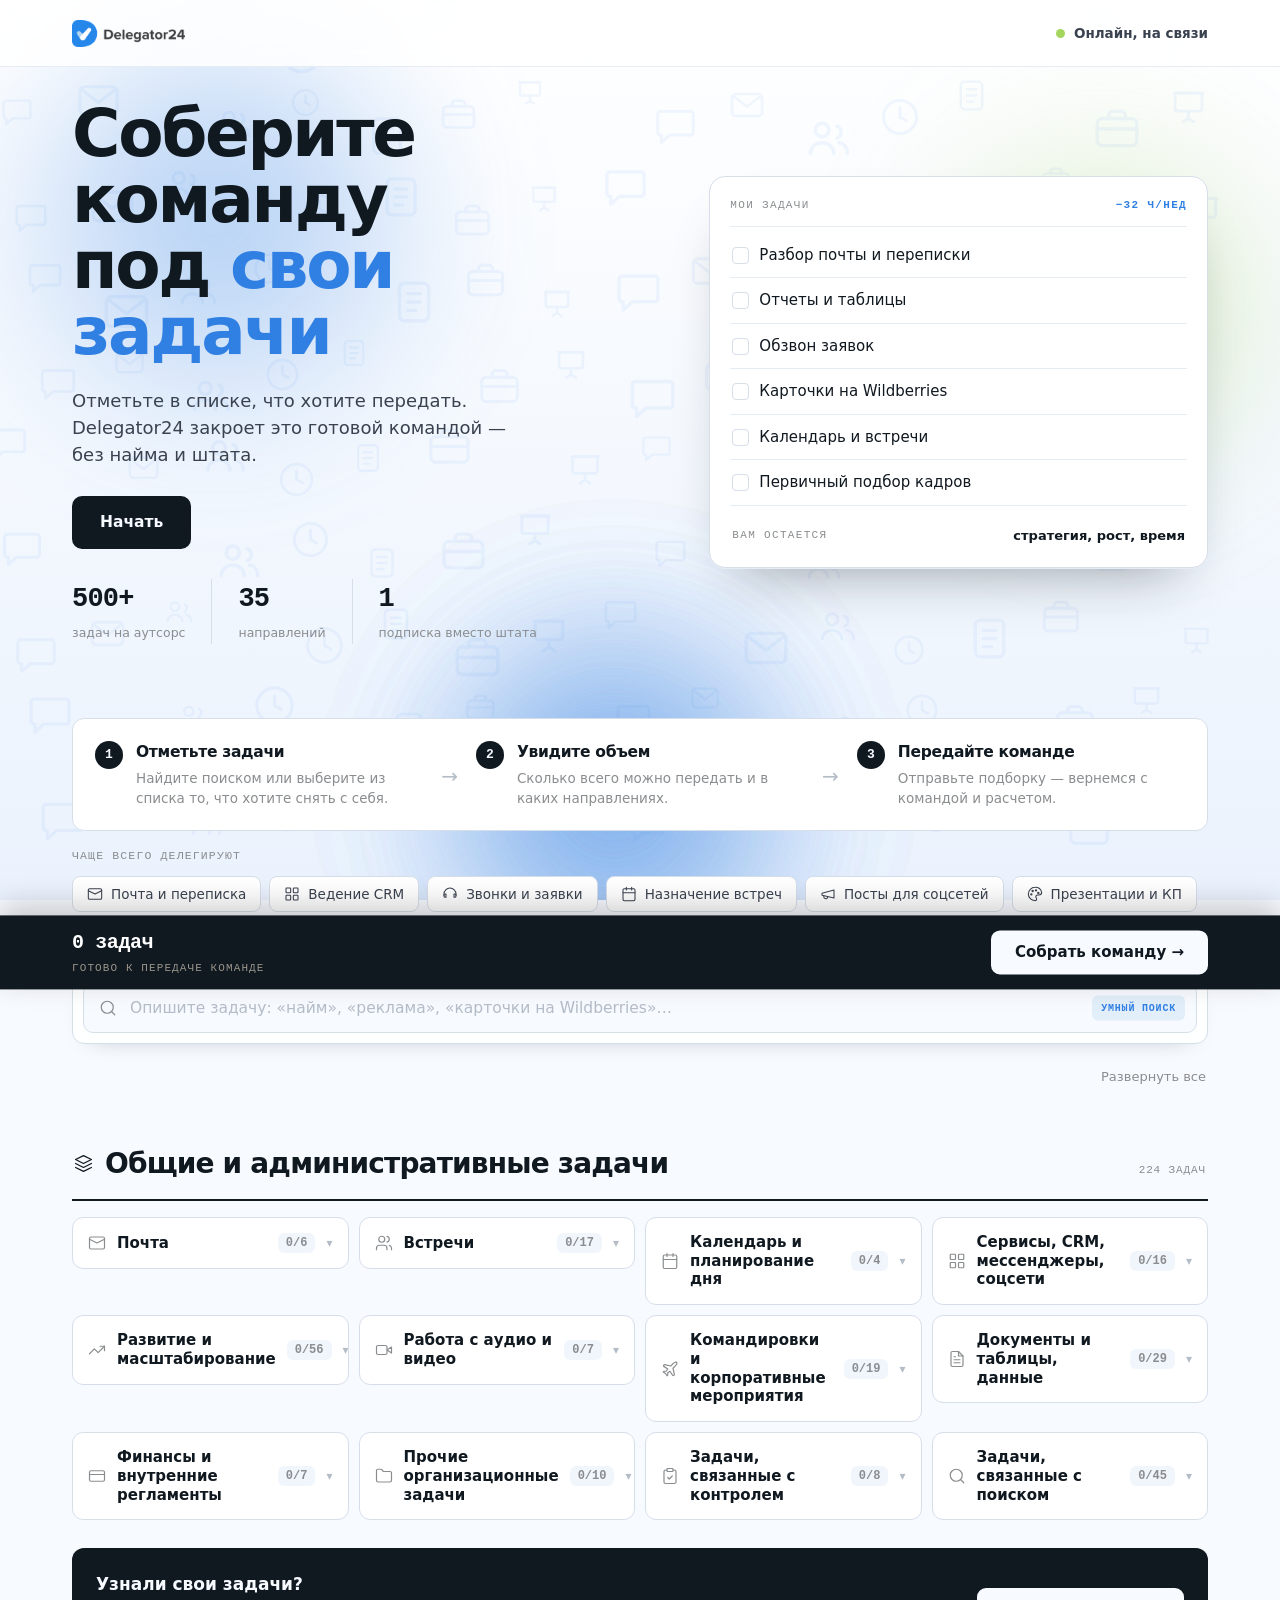
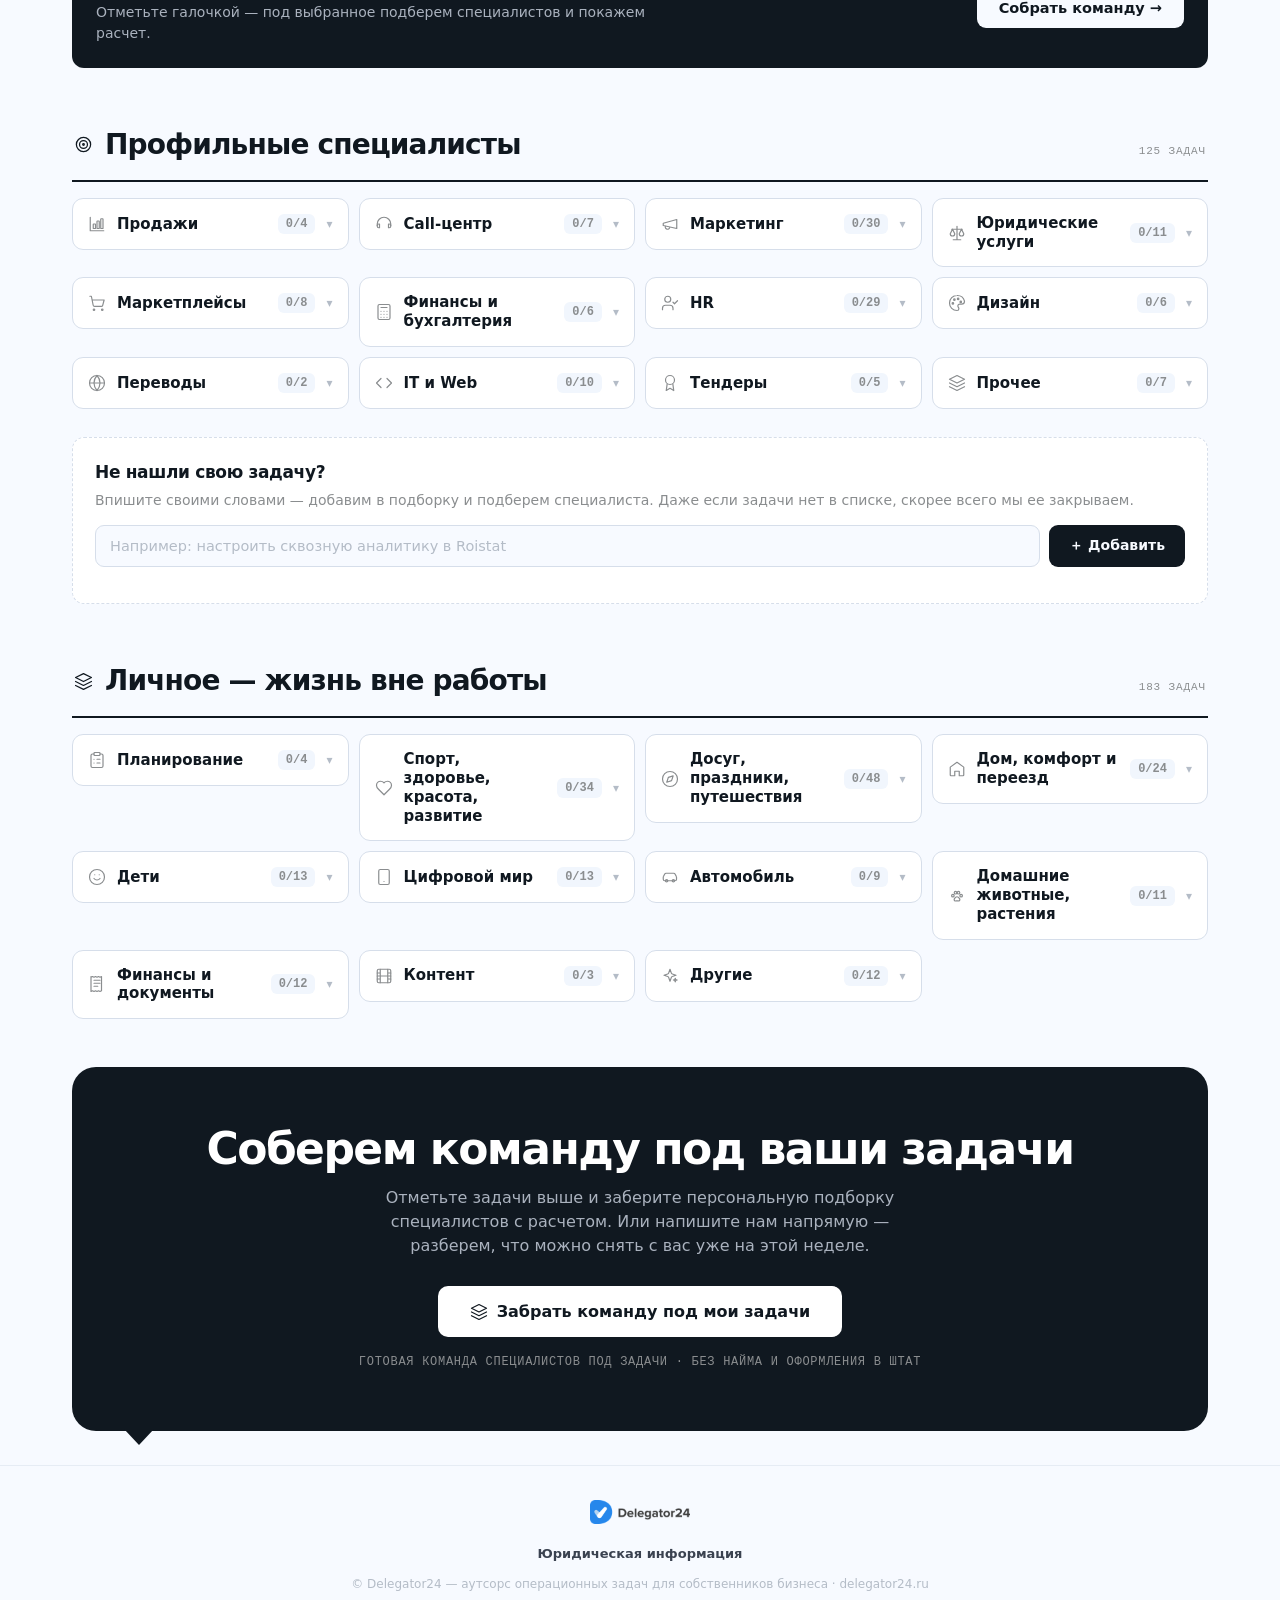
==== commit 340f0faf: "500+ задач: заявка отдельным листом вместо плашки Модалку закрывал любой промах мимо окна — вместе с" ====
--- a/400-zadach/index.html
+++ b/400-zadach/index.html
@@ -437,6 +437,9 @@
 .mstat div{flex:1;background:var(--card);border:1px solid var(--line2);border-radius:10px;padding:13px 15px}
 .mstat b{display:block;font-family:var(--mono);font-size:24px;font-weight:600;color:var(--ink);letter-spacing:-.03em}
 .mstat span{font-size:12px;color:var(--muted)}
+/* на узком экране сумма в моноширинном рвется на две строки — уменьшаем кегль */
+@media(max-width:430px){.mstat{gap:8px}.mstat div{padding:12px 10px}
+ .mstat b{font-size:19px;letter-spacing:-.04em}.mstat span{font-size:11.5px}}
 .mframe{background:var(--card);border:1px solid var(--line2);border-radius:10px;padding:15px 16px;margin-bottom:16px;font-size:14px;color:var(--ink2)}
 .rate-row{display:flex;align-items:center;gap:9px;margin:10px 0;font-size:13.5px;color:var(--muted)}
 .rate-row input[type=number]{width:100px;padding:8px 10px;border:1.5px solid var(--line2);border-radius:8px;font-family:var(--mono);font-size:14px;font-weight:600;color:var(--ink);background:var(--paper);outline:none;text-align:right}
@@ -474,6 +477,21 @@
 .mhint{font-size:12.5px;color:var(--faint);text-align:center;margin-top:12px}
 .mx{position:absolute;top:16px;right:18px;background:none;border:none;font-size:26px;color:var(--faint);cursor:pointer;line-height:1;padding:0}
 .mx:hover{color:var(--ink)}
+/* Заявка — отдельный лист, а не плашка поверх каталога: любой промах мимо окна
+   закрывал модалку и уносил с собой ссылки на бота. Разметка та же, меняется режим. */
+body.zayavka>.wrap,body.zayavka>footer,body.zayavka .bar,body.zayavka #toast{display:none}
+body.zayavka .ov{position:static;display:block;background:none;backdrop-filter:none;
+ -webkit-backdrop-filter:none;z-index:auto;padding:34px 16px 70px}
+body.zayavka .modal{max-width:600px;margin:0 auto;max-height:none;border:1px solid var(--line);
+ border-radius:14px;box-shadow:0 10px 40px rgba(16,24,32,.06)}
+body.zayavka .mx{display:none}
+@media(max-width:639px){body.zayavka .ov{padding:0 0 60px}
+ body.zayavka .modal{border:0;border-radius:0;box-shadow:none;padding:22px 18px 34px}}
+.z-back{display:none;align-items:center;gap:7px;background:none;border:none;padding:0;margin:0 0 18px;
+ font-family:var(--disp);font-size:14.5px;color:var(--ink2);cursor:pointer;line-height:1}
+.z-back:hover{color:var(--accent)}
+body.zayavka .z-back{display:inline-flex}
+body.zayavka.z-done .z-back{display:none}
 .msuccess{text-align:center;padding:16px 4px}
 .msuccess h3{font-family:var(--disp);font-size:23px;margin:12px 0 8px;color:var(--ink);font-weight:800;letter-spacing:-.03em}
 .msuccess p{color:var(--muted);font-size:15px;max-width:400px;margin:0 auto 18px;line-height:1.5}
@@ -1454,7 +1472,8 @@
   <button onclick="openModal()">Собрать команду →</button>
 </div></div>
 
-<div class="ov" id="ov" onclick="if(event.target===this&&!window.__выдача)closeModal()"><div class="modal">
+<div class="ov" id="ov"><div class="modal">
+  <button class="z-back" onclick="closeModal()">← К списку задач</button>
   <button class="mx" onclick="closeModal()">×</button>
   <div id="mMain">
     <h3>Получите расчет команды под ваш список</h3>
@@ -1819,8 +1838,29 @@
   var всеЗ=Array.from(sel).concat(custom);
   document.getElementById('lfAttachN').textContent=всеЗ.length;
   document.getElementById('lfAttachList').innerHTML=всеЗ.map(function(т,и){return (и+1)+'. '+esc(т);}).join('<br>');
-  document.getElementById('ov').classList.add('show'); document.body.style.overflow='hidden'; track('open_modal');
-}
+  открытьЛист(true); track('open_modal');
+}
+// Заявка живет как отдельный лист со своим адресом (#zayavka): назад в браузере
+// работает, закрыть промахом мимо — нельзя. До 13.08 это была модалка, и люди
+// теряли экран выдачи вместе со ссылками на бота случайным кликом.
+var ТИТУЛ=document.title;
+function открытьЛист(push){
+  document.getElementById('ov').classList.add('show');
+  document.body.classList.add('zayavka');
+  document.body.style.overflow='';
+  window.scrollTo(0,0);
+  document.title='Расчет команды под ваши задачи — Delegator24';
+  if(push && location.hash!=='#zayavka') history.pushState({зая:1},'','#zayavka');
+}
+function закрытьЛист(){
+  document.getElementById('ov').classList.remove('show');
+  document.body.classList.remove('zayavka');
+  document.title=ТИТУЛ;
+}
+window.addEventListener('popstate',function(){
+  if(location.hash==='#zayavka'){ if(sel.size+custom.length) открытьЛист(false); }
+  else закрытьЛист();
+});
 function onRate(){
   var r=parseInt(document.getElementById('rate').value,10); if(isNaN(r)||r<0)r=0; RATE=r;
   try{localStorage.setItem('d24rate',String(r));}catch(e){}
@@ -1830,11 +1870,12 @@
   document.getElementById('mMoney').textContent=fmtRub(hours*r);
 }
 function closeModal(force){
-  // на экране выдачи материала закрываем только по явному действию:
-  // случайный клик мимо окна уносил ссылки на бота вместе с окном
+  // после выдачи материала уходим с листа только по явному действию:
+  // ссылки на бота — единственное, за чем человек сюда шел
   if (window.__выдача && force !== true) return;
-  document.getElementById('ov').classList.remove('show');
-  document.body.style.overflow='';
+  // адрес поставили мы — уходим через историю, чтобы #zayavka не остался висеть
+  if (location.hash==='#zayavka'){ history.back(); return; }
+  закрытьЛист();
 }
 function listAsText(){
   var g=buildGroups(), s='Здравствуйте! Выбрал '+(sel.size+custom.length)+' задач к передаче:\n';
@@ -2230,7 +2271,8 @@
   f.querySelectorAll('.lf-step,.lf-bar,.lf-cnt').forEach(function(э){э.style.display='none';});
   var d=document.getElementById('lfDone');
   d.style.display='';
-  window.__выдача = true;              // дальше окно закрывается только осознанно
+  window.__выдача = true;              // дальше лист закрывается только осознанно
+  document.body.classList.add('z-done');   // и возврат в каталог с него убран
 
   // Материал забирают там, где человеку удобно: и Telegram, и MAX.
   // Ссылка одна, канал дописываем — сервер по нему решает, куда вести.
@@ -2249,8 +2291,17 @@
    '<div class="lf-go-row">'+кнопка('tg','Получить расчет в Telegram')+кнопка('max','Получить расчет в MAX')+
    '</div>'+
    '<div class="lf-hint" style="margin-top:18px">Ссылка открывается в новой вкладке — эта страница останется здесь.</div>'+
-   '<button type="button" class="lf-back" style="margin-top:10px" onclick="closeModal(true)">Закрыть</button>';
+   '<button type="button" class="lf-back" style="margin-top:10px" onclick="closeModal(true)">← Вернуться к списку задач</button>';
  }
+})();
+
+// Перезагрузка или прямой заход на #zayavka: задачи лежат в localStorage,
+// поэтому лист можно открыть сразу. Если задач нет — адрес чистим, чтобы
+// человек не смотрел на пустой расчет.
+(function(){
+  if(location.hash!=='#zayavka') return;
+  if(sel.size+custom.length){ openModal(); }
+  else history.replaceState(null,'',location.pathname+location.search);
 })();
 
 </script>
@@ -2258,7 +2309,4 @@
 <!-- UIS виджет связи (звонок/мессенджеры) -->
 <script type="text/javascript" async src="https://app.uiscom.ru/static/cs.min.js?k=BkIwF_xi28YQGfhpr1ZcIecg_wn6lgxP"></script>
 </body>
-
-</script>
-</body>
 </html>
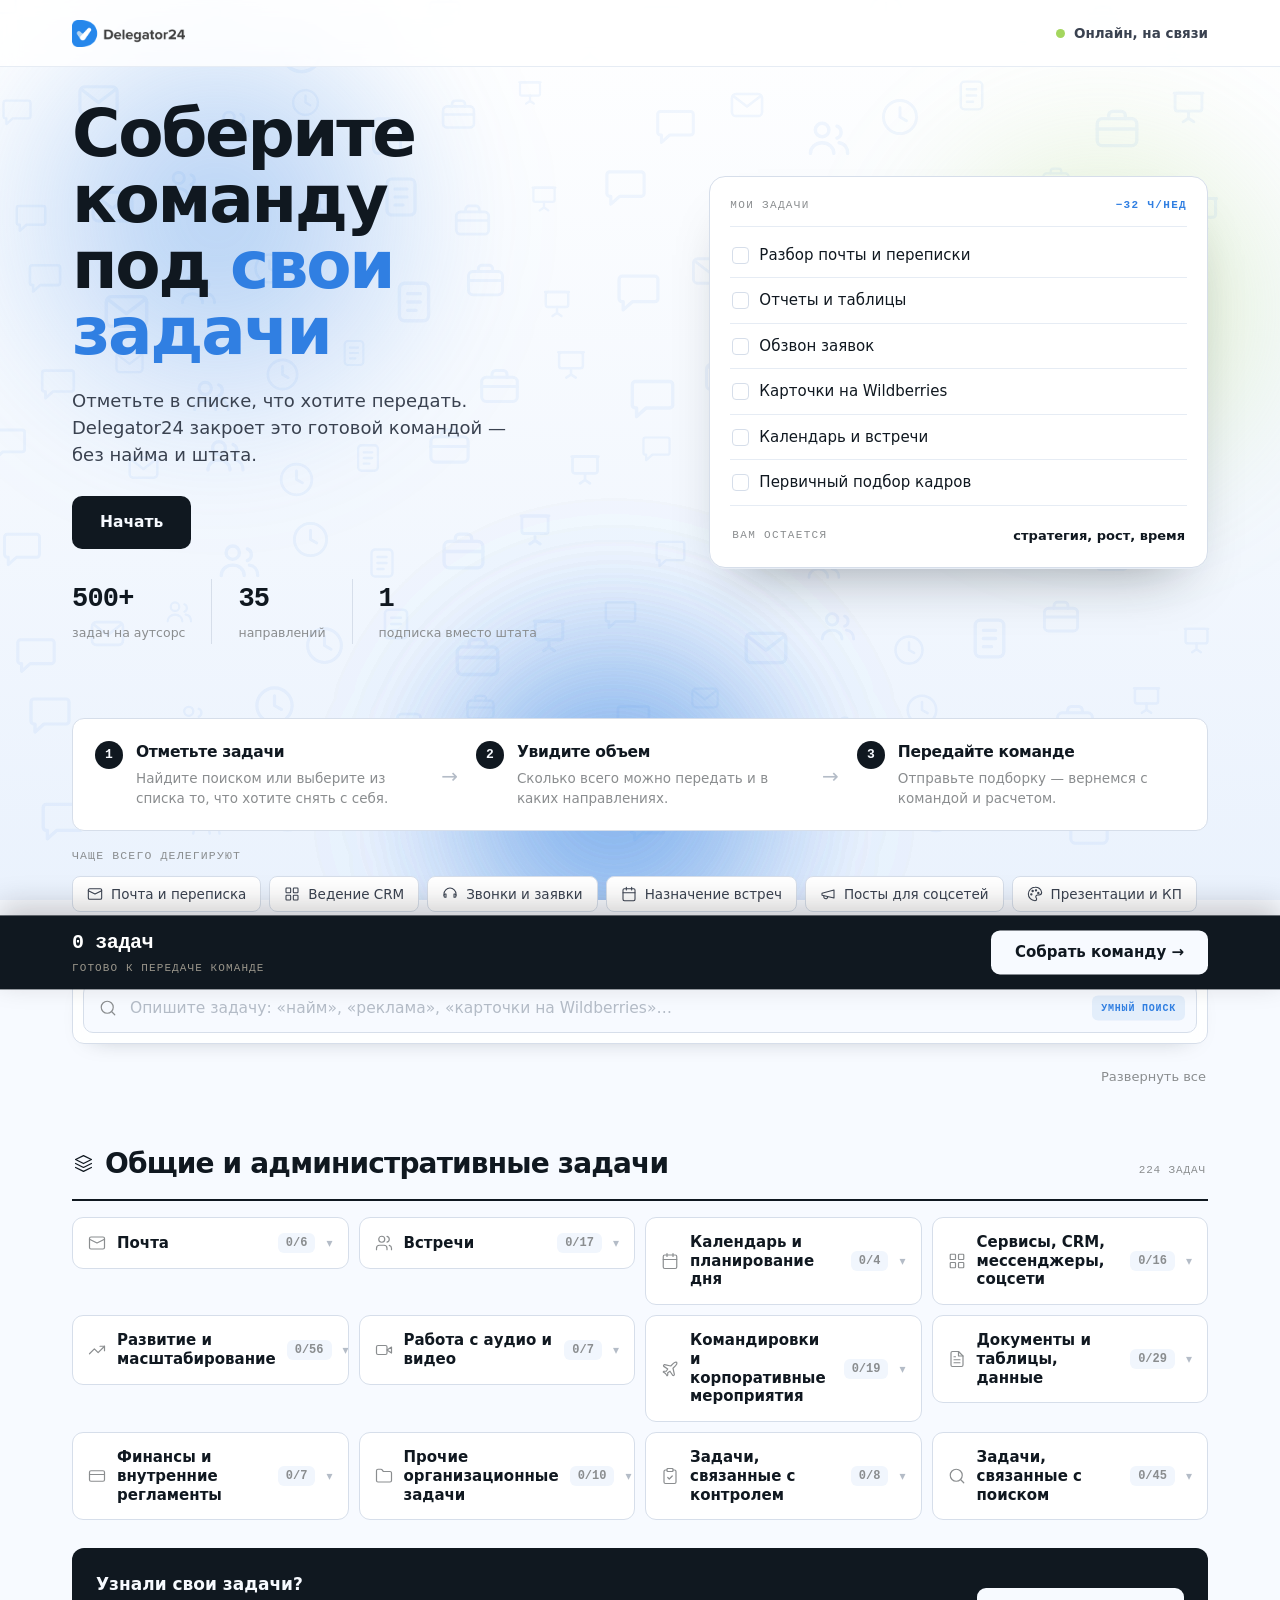
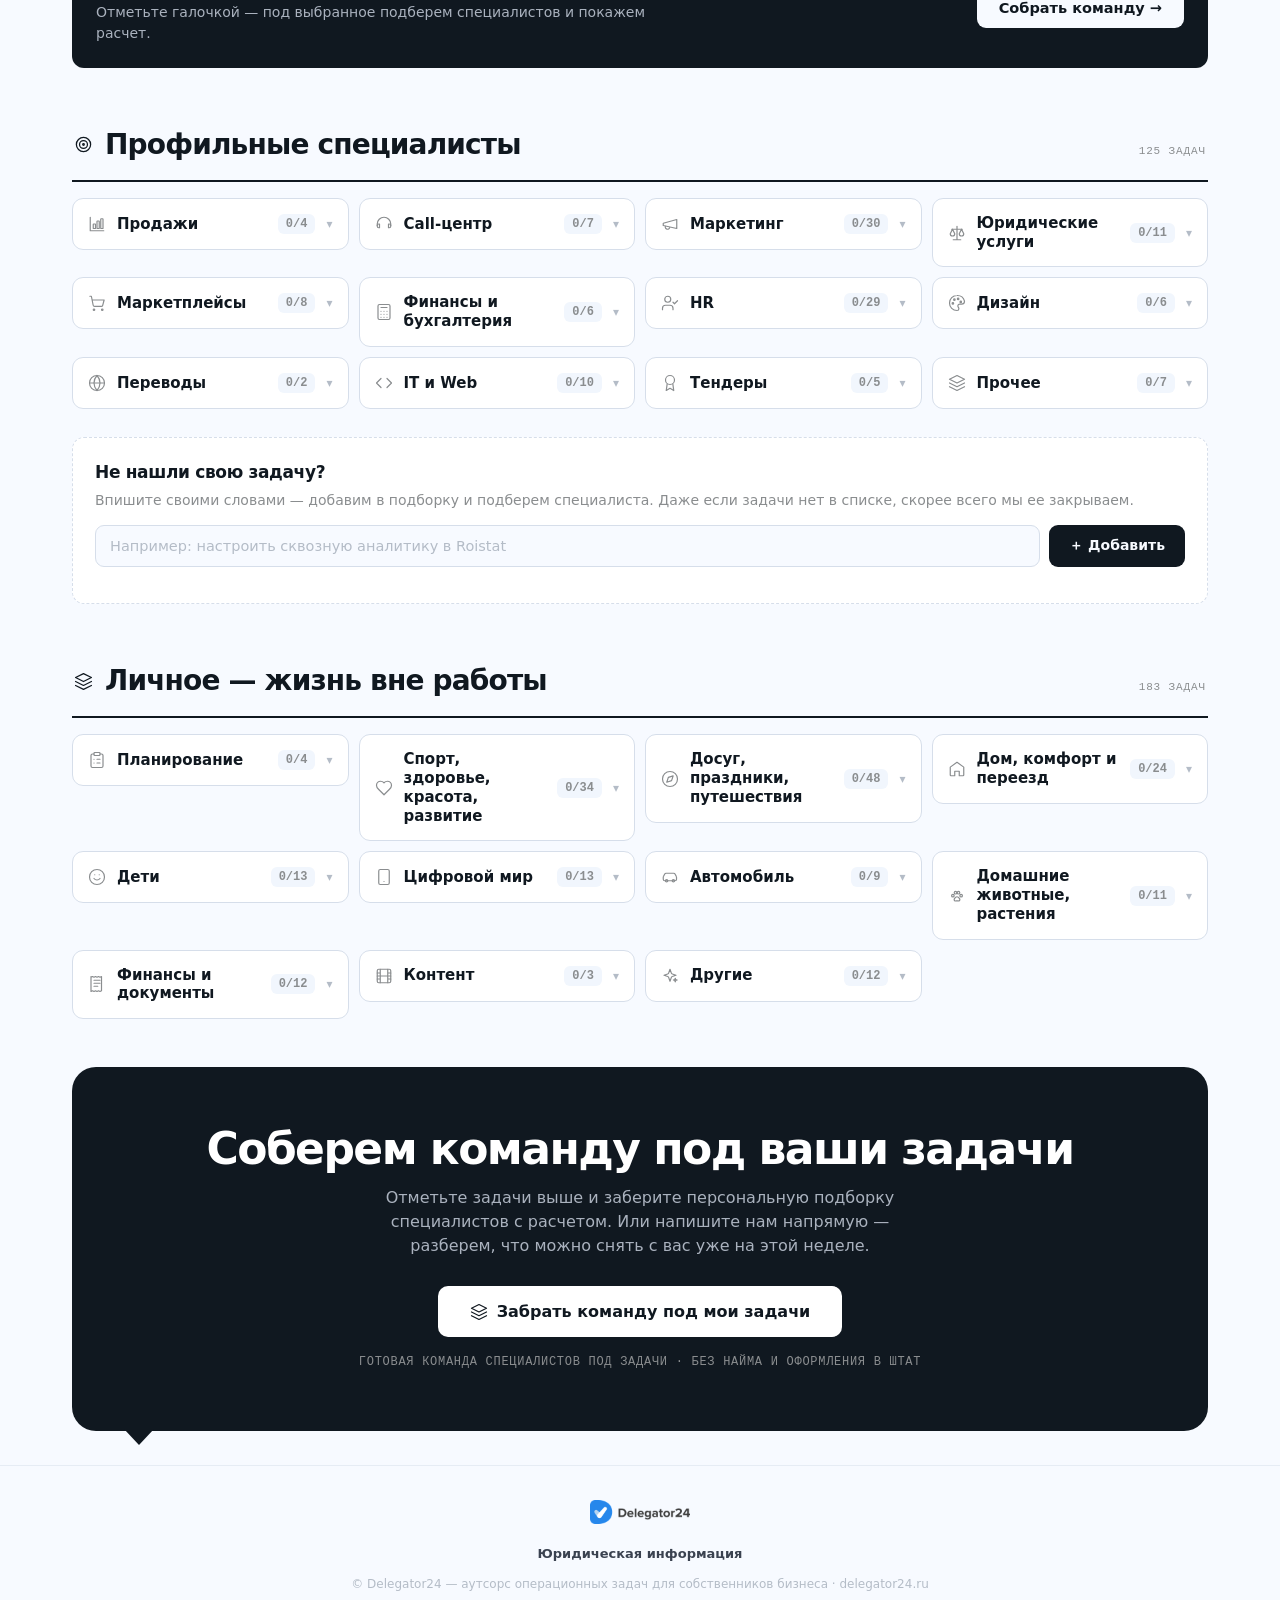
==== commit 2323c59e: "500+ задач: вернул кнопкам квиза фирменный вид Разметка квиза приехала с «Почему сам» вместе с класс" ====
--- a/400-zadach/index.html
+++ b/400-zadach/index.html
@@ -382,7 +382,7 @@
 .lf-plain .lf-flag,.lf-plain .lf-list{display:none}
 .lf-plain .lf-in{padding-left:15px}
 .lf-go-row{display:flex;gap:10px;flex-wrap:wrap}
-.lf-go-row .lf-go{flex:1;min-width:180px;justify-content:center}
+.lf-go-row .lf-go{flex:1;min-width:180px;justify-content:center;font-size:15px;padding:14px 16px}
 .lf-f{margin-bottom:13px}
 .lf-lbl{display:block;font-size:13.5px;font-weight:600;color:#dbe2ec;margin-bottom:6px}
 .lf-own{margin-top:9px;display:none}
@@ -390,7 +390,7 @@
 .lf-nav{display:flex;gap:10px;margin-top:20px;align-items:center}
 .lf-next{flex:1;justify-content:center}
 .lf-back{background:none;border:none;color:#8a8d8f;font:inherit;font-size:14px;cursor:pointer;padding:10px 4px}
-.lf-back:hover{color:#dbe2ec}
+.lf-back:hover{color:var(--accent)}
 .lf-next[disabled]{opacity:.4;pointer-events:none}
 .lf-cs{margin:16px 0 4px}
 .lf-cs .cs-row{display:flex;gap:9px;align-items:flex-start;margin-bottom:9px;font-size:12px;color:#8a8d8f;line-height:1.45}
@@ -477,6 +477,23 @@
 .mhint{font-size:12.5px;color:var(--faint);text-align:center;margin-top:12px}
 .mx{position:absolute;top:16px;right:18px;background:none;border:none;font-size:26px;color:var(--faint);cursor:pointer;line-height:1;padding:0}
 .mx:hover{color:var(--ink)}
+/* Кнопки квиза. Разметка приехала с «Почему сам» вместе с классами .btn/.btn-accent,
+   а сами правила — нет: браузер рисовал системную серую кнопку, в том числе на экране
+   выдачи со ссылками на бота. Правила те же, что у донора, чтобы магниты не разъезжались. */
+.btn{display:inline-flex;align-items:center;justify-content:center;gap:9px;font-family:var(--disp);
+ font-weight:600;font-size:15.5px;line-height:1.2;border:none;border-radius:10px;cursor:pointer;
+ padding:14px 28px;text-align:center;text-decoration:none;transition:transform .12s,background .15s}
+.btn-accent{background:var(--accent);color:#fff}
+.btn-accent:hover{background:var(--accent-d);transform:translateY(-1px)}
+.btn-accent:active{transform:translateY(0)}
+.btn-ink{background:var(--ink);color:var(--paper)}
+.btn-ink:hover{background:#000;transform:translateY(-1px)}
+.btn-ghost{background:var(--card);color:var(--ink);border:1px solid var(--line2)}
+.btn-ghost:hover{background:var(--card2)}
+/* остатки темной темы донора на белом фоне: ссылки согласий и текст ошибки не читались */
+.lf-cs a{color:var(--accent)}
+.lf-err{color:#c0392b}
+
 /* Заявка — отдельный лист, а не плашка поверх каталога: любой промах мимо окна
    закрывал модалку и уносил с собой ссылки на бота. Разметка та же, меняется режим. */
 body.zayavka>.wrap,body.zayavka>footer,body.zayavka .bar,body.zayavka #toast{display:none}
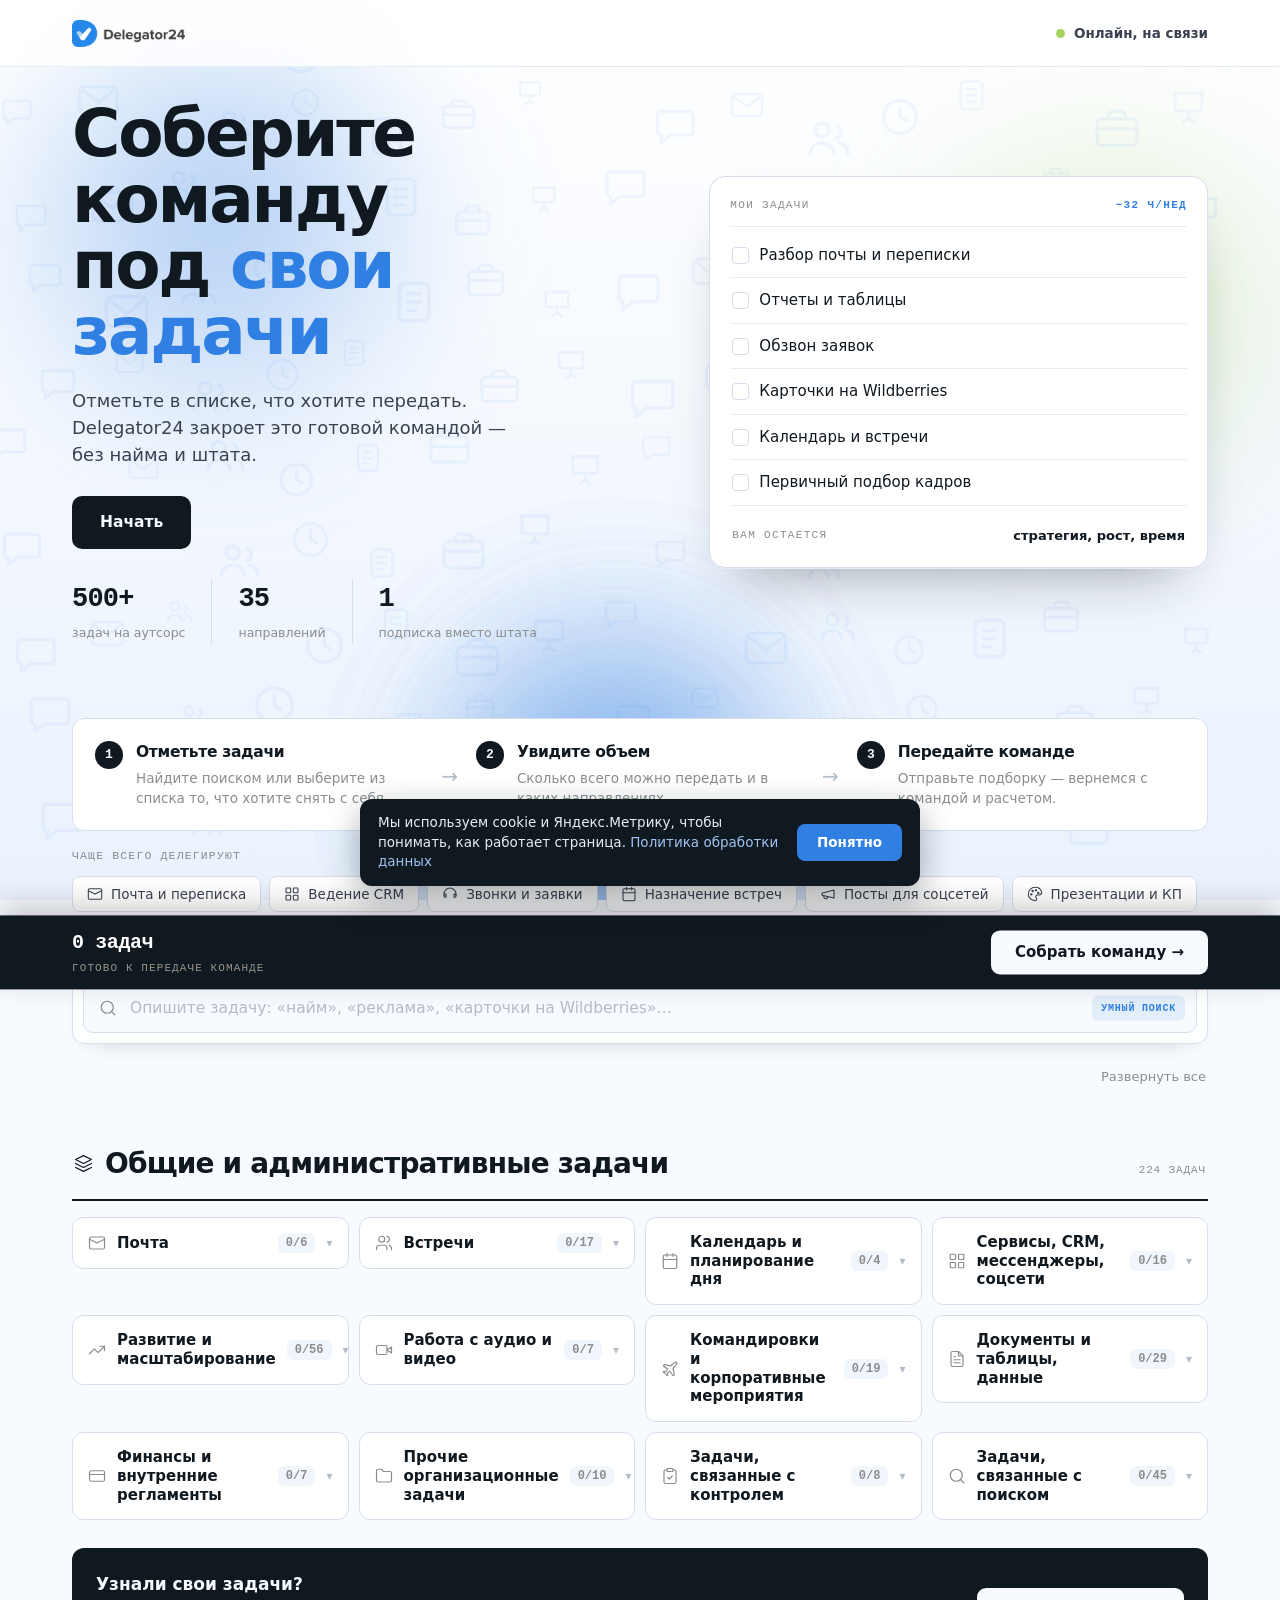
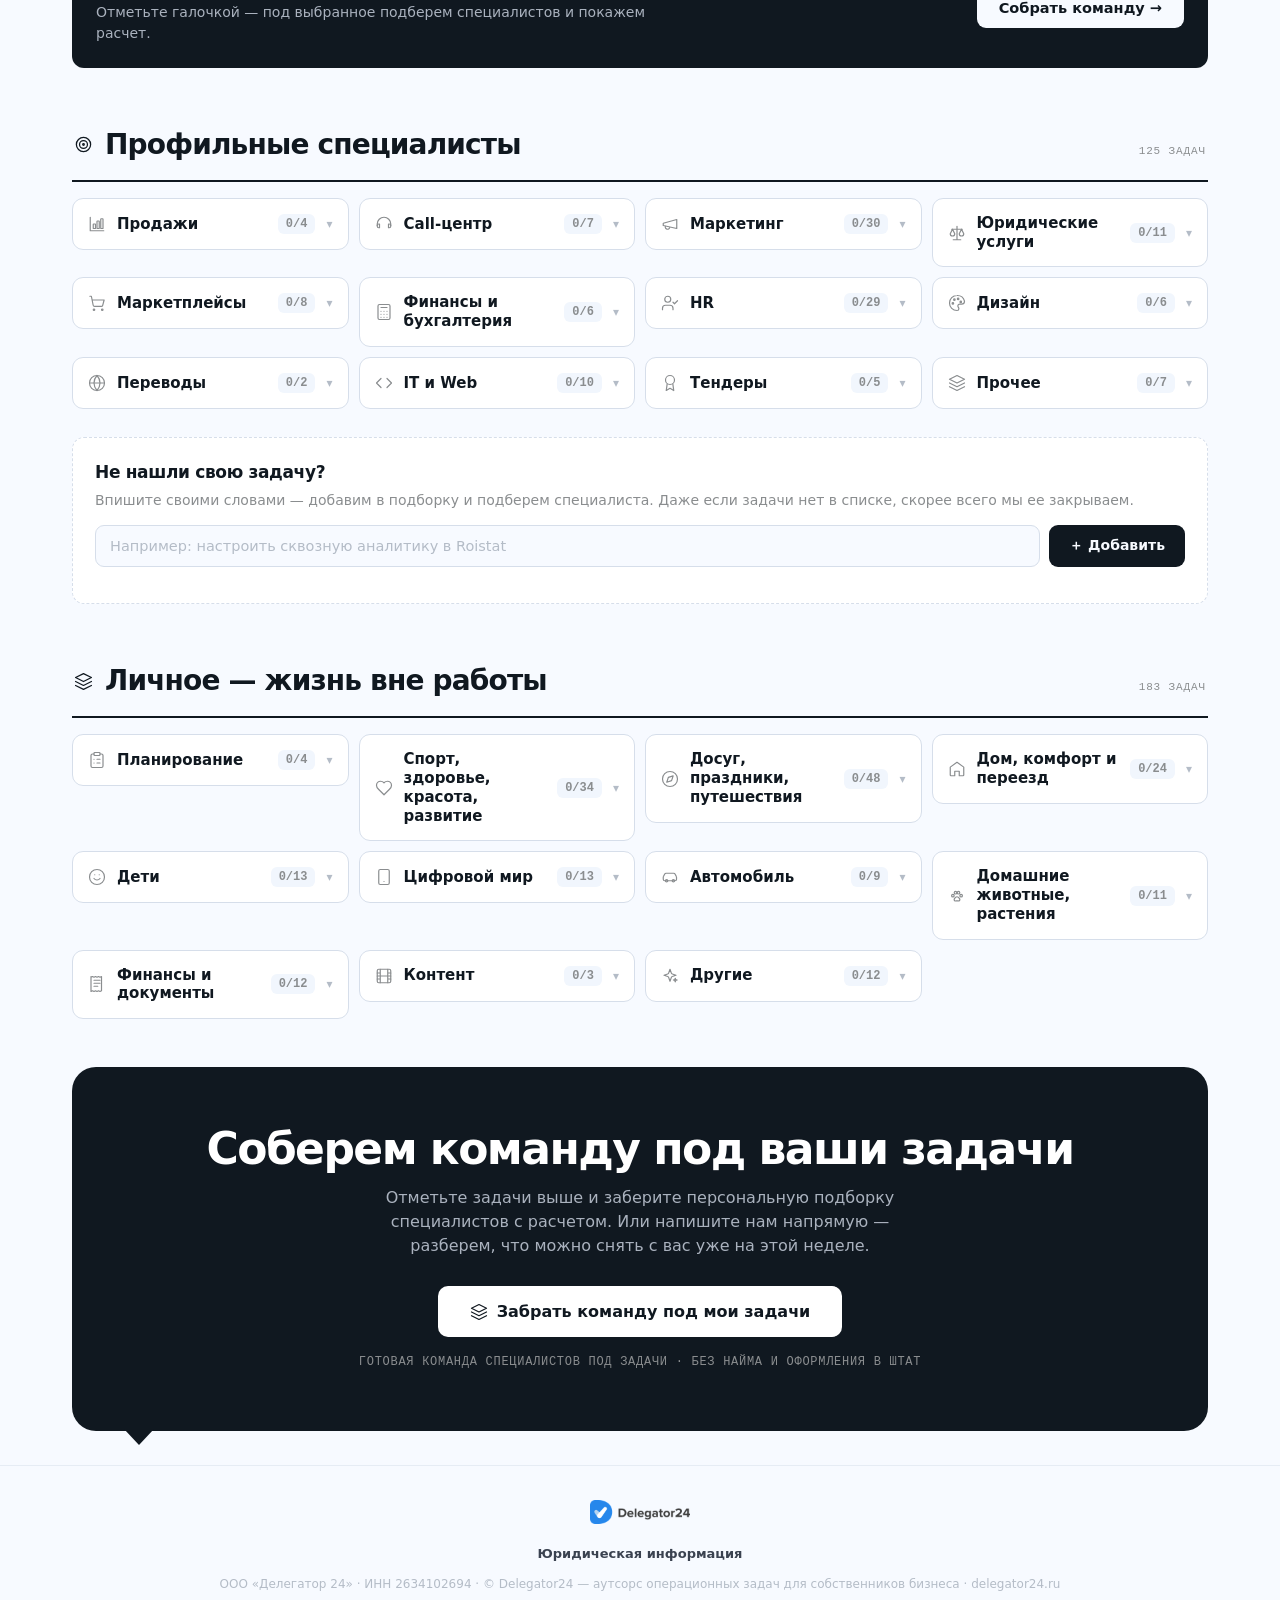
==== commit 295ca493: "Аудит 13.08, пакет 1: согласия, cookie, UIS, юрлицо - юрлицо ООО «Делегатор 24» + ИНН в подвалах все" ====
--- a/400-zadach/index.html
+++ b/400-zadach/index.html
@@ -4,7 +4,7 @@
 <meta charset="utf-8">
 <meta name="viewport" content="width=device-width, initial-scale=1, viewport-fit=cover">
 <meta name="referrer" content="strict-origin-when-cross-origin">
-<meta http-equiv="Content-Security-Policy" content="default-src 'self'; script-src 'self' 'unsafe-inline' https://mc.yandex.ru https://yastatic.net https://app.uiscom.ru https://*.uiscom.ru https://*.comagic.ru; style-src 'self' 'unsafe-inline' https://fonts.googleapis.com; font-src 'self' https://fonts.gstatic.com data:; img-src 'self' data: https:; connect-src 'self' https://chat.delegator24.ru https://mc.yandex.ru https://mc.yandex.com https://app.uiscom.ru https://*.uiscom.ru https://*.comagic.ru; frame-src 'self' https://*.uiscom.ru https://mc.yandex.ru; base-uri 'self'; form-action 'self' https://*.uiscom.ru">
+<meta http-equiv="Content-Security-Policy" content="default-src 'self'; script-src 'self' 'unsafe-inline' https://mc.yandex.ru https://yastatic.net https://app.uiscom.ru https://*.uiscom.ru https://*.comagic.ru; style-src 'self' 'unsafe-inline' https://fonts.googleapis.com https://app.uiscom.ru https://*.uiscom.ru https://*.comagic.ru; font-src 'self' https://fonts.gstatic.com https://app.uiscom.ru https://*.uiscom.ru data:; img-src 'self' data: https:; connect-src 'self' https://chat.delegator24.ru https://mc.yandex.ru https://mc.yandex.com https://app.uiscom.ru https://*.uiscom.ru https://*.comagic.ru wss://*.uiscom.ru wss://*.comagic.ru wss://mc.yandex.com wss://mc.yandex.ru; frame-src 'self' https://*.uiscom.ru https://*.comagic.ru https://mc.yandex.ru; media-src 'self' https://*.uiscom.ru https://*.comagic.ru data: blob:; worker-src 'self' blob:; base-uri 'self'; form-action 'self' https://*.uiscom.ru">
 <script>if(window.top!==window.self){try{window.top.location=window.self.location;}catch(e){document.documentElement.style.display='none';}}
 
 
@@ -18,14 +18,15 @@
 
 
 
-// появление блоков при скролле — инфа плавно втекает по мере прокрутки
-(function(){var els=[].slice.call(document.querySelectorAll('.stat,.zhead,.cat,.midcta,.cases,.custombox,.pteaser,.final'));
+// появление блоков при скролле. Ждем DOM: этот скрипт живет в head,
+// и без ожидания список элементов был пуст — анимация не работала
+document.addEventListener('DOMContentLoaded',function(){var els=[].slice.call(document.querySelectorAll('.stat,.zhead,.cat,.midcta,.cases,.custombox,.pteaser,.final'));
 els.forEach(function(e){e.classList.add('rv');});
 function show(e){e.classList.add('in');}
 if('IntersectionObserver' in window){
  var io=new IntersectionObserver(function(en){en.forEach(function(x){if(x.isIntersecting){show(x.target);io.unobserve(x.target);}});},{threshold:0,rootMargin:'0px 0px -12% 0px'});
  els.forEach(function(e){io.observe(e);});
-}else els.forEach(show);})();
+}else els.forEach(show);});
 
 // плавный инерционный скролл
 (function(){
@@ -1481,7 +1482,7 @@
 <footer><div class="wrap">
   <a class="foot-logo" href="https://delegator24.ru" target="_blank" rel="noopener" aria-label="На сайт Delegator24"><img src="logo-d24.png" alt="Delegator24" height="24"></a>
   <div class="foot-legal"><a href="https://delegator24.ru/page71975481.html" target="_blank" rel="noopener">Юридическая информация</a></div>
-  <div class="foot-copy">© Delegator24 — аутсорс операционных задач для собственников бизнеса · delegator24.ru</div>
+  <div class="foot-copy">ООО «Делегатор 24» · ИНН 2634102694 · © Delegator24 — аутсорс операционных задач для собственников бизнеса · delegator24.ru</div>
 </div></footer>
 
 <div class="bar" id="bar"><div class="bar-fill" id="barFill"></div><div class="wrap">
@@ -1632,6 +1633,7 @@
       </div>
     </div>
 
+    <input class="lf-in" id="lfHp" name="site" tabindex="-1" autocomplete="off" aria-hidden="true" style="position:absolute;left:-9999px;top:-9999px;width:1px;height:1px;opacity:0">
     <div class="lf-cs">
       <label class="cs-row"><input type="checkbox" id="lfCs1" checked><span>Я предоставляю Сервису <a href="https://delegator24.ru/consent-to-the-processing-of-personaldata" target="_blank" rel="noopener">согласие</a> на обработку моих персональных данных, <a href="https://delegator24.ru/consent-to-the-transfer-of-personal-data" target="_blank" rel="noopener">согласие</a> на передачу моих персональных данных третьим лицам, я ознакомлен с <a href="https://delegator24.ru/privacy-policy" target="_blank" rel="noopener">Политикой обработки персональных данных</a>.</span></label>
       <label class="cs-row"><input type="checkbox" id="lfCs2" checked><span>Я предоставляю Сервису <a href="https://delegator24.ru/consent-to-receive-marketing-information" target="_blank" rel="noopener">согласие</a> на получение рассылок.</span></label>
@@ -2269,6 +2271,7 @@
     contact_way:способ,
     contact:способ==='Телефон'?ТЕЛ.норм()
            :((способ==='WhatsApp'||способ==='Max')&&КОНТ?КОНТ.норм():конт),
+    site:(document.getElementById('lfHp')||{}).value||'',
     pd:document.getElementById('lfCs1').checked?'yes':'no',
     ads:document.getElementById('lfCs2').checked?'yes':'no',
     doc:f.dataset.doc||'',referer:location.href
@@ -2324,6 +2327,26 @@
 </script>
 
 <!-- UIS виджет связи (звонок/мессенджеры) -->
-<script type="text/javascript" async src="https://app.uiscom.ru/static/cs.min.js?k=BkIwF_xi28YQGfhpr1ZcIecg_wn6lgxP"></script>
+<script>
+// UIS: их сервер отдает cs.min.js до 25+ секунд, и даже async держит событие
+// load — вкладка «вечно грузится» (аудит 13.08). Вставляем тег после load.
+window.addEventListener('load',function(){setTimeout(function(){
+  var s=document.createElement('script');s.async=true;
+  s.src='https://app.uiscom.ru/static/cs.min.js?k=BkIwF_xi28YQGfhpr1ZcIecg_wn6lgxP';document.body.appendChild(s);},600);});
+</script>
+
+<div id="ckbar" style="display:none;position:fixed;left:14px;right:14px;bottom:14px;z-index:95;
+ max-width:560px;margin:0 auto;background:#101820;color:#e8edf4;border-radius:12px;
+ padding:14px 18px;font-size:13.5px;line-height:1.45;box-shadow:0 12px 34px rgba(10,16,26,.35);
+ align-items:center;gap:14px;flex-wrap:wrap">
+ <span style="flex:1;min-width:200px">Мы используем cookie и Яндекс.Метрику, чтобы понимать,
+ как работает страница. <a href="https://delegator24.ru/privacy-policy" target="_blank"
+ rel="noopener" style="color:#9ec3f2">Политика обработки данных</a></span>
+ <button onclick="try{localStorage.setItem('d24ck','1')}catch(e){};document.getElementById('ckbar').remove()"
+ style="background:#307fe2;color:#fff;border:none;border-radius:8px;padding:9px 20px;
+ font:inherit;font-weight:600;cursor:pointer">Понятно</button>
+</div>
+<script>try{if(!localStorage.getItem('d24ck'))document.getElementById('ckbar').style.display='flex';}catch(e){}</script>
+
 </body>
 </html>
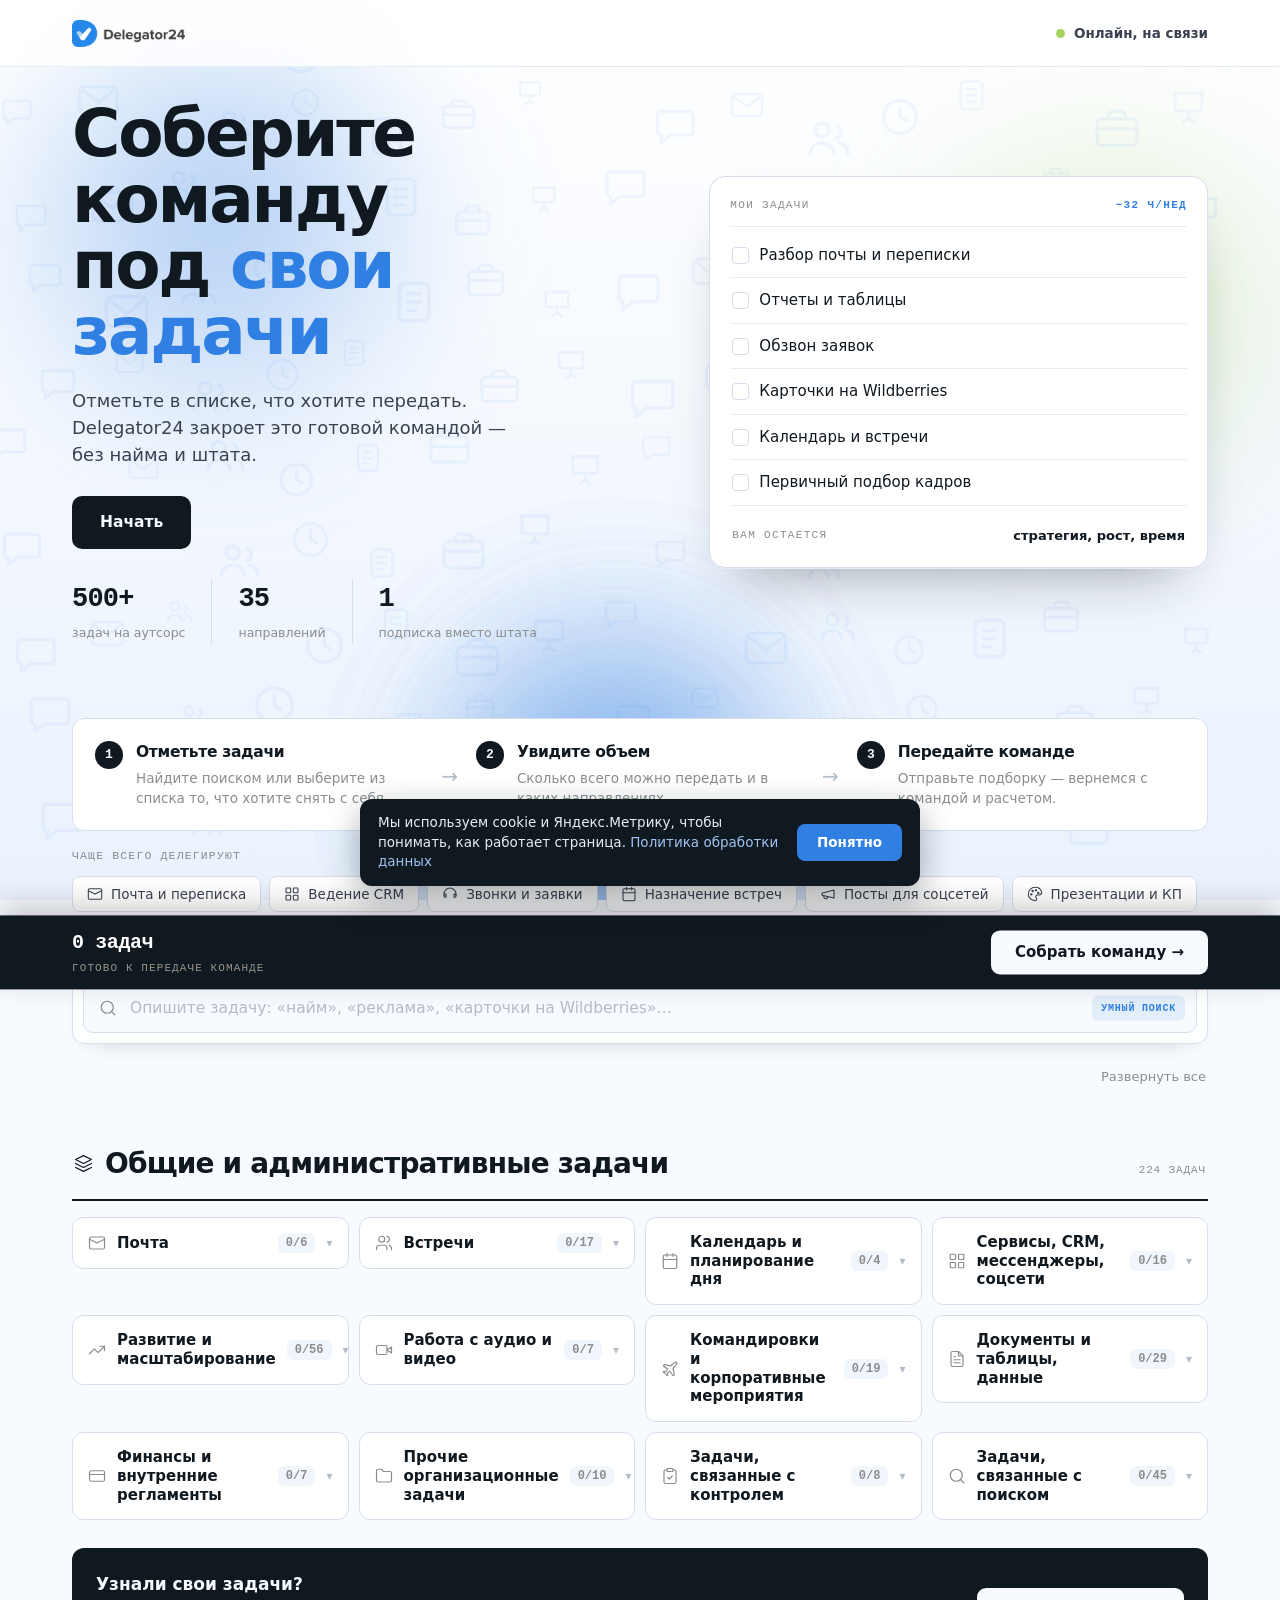
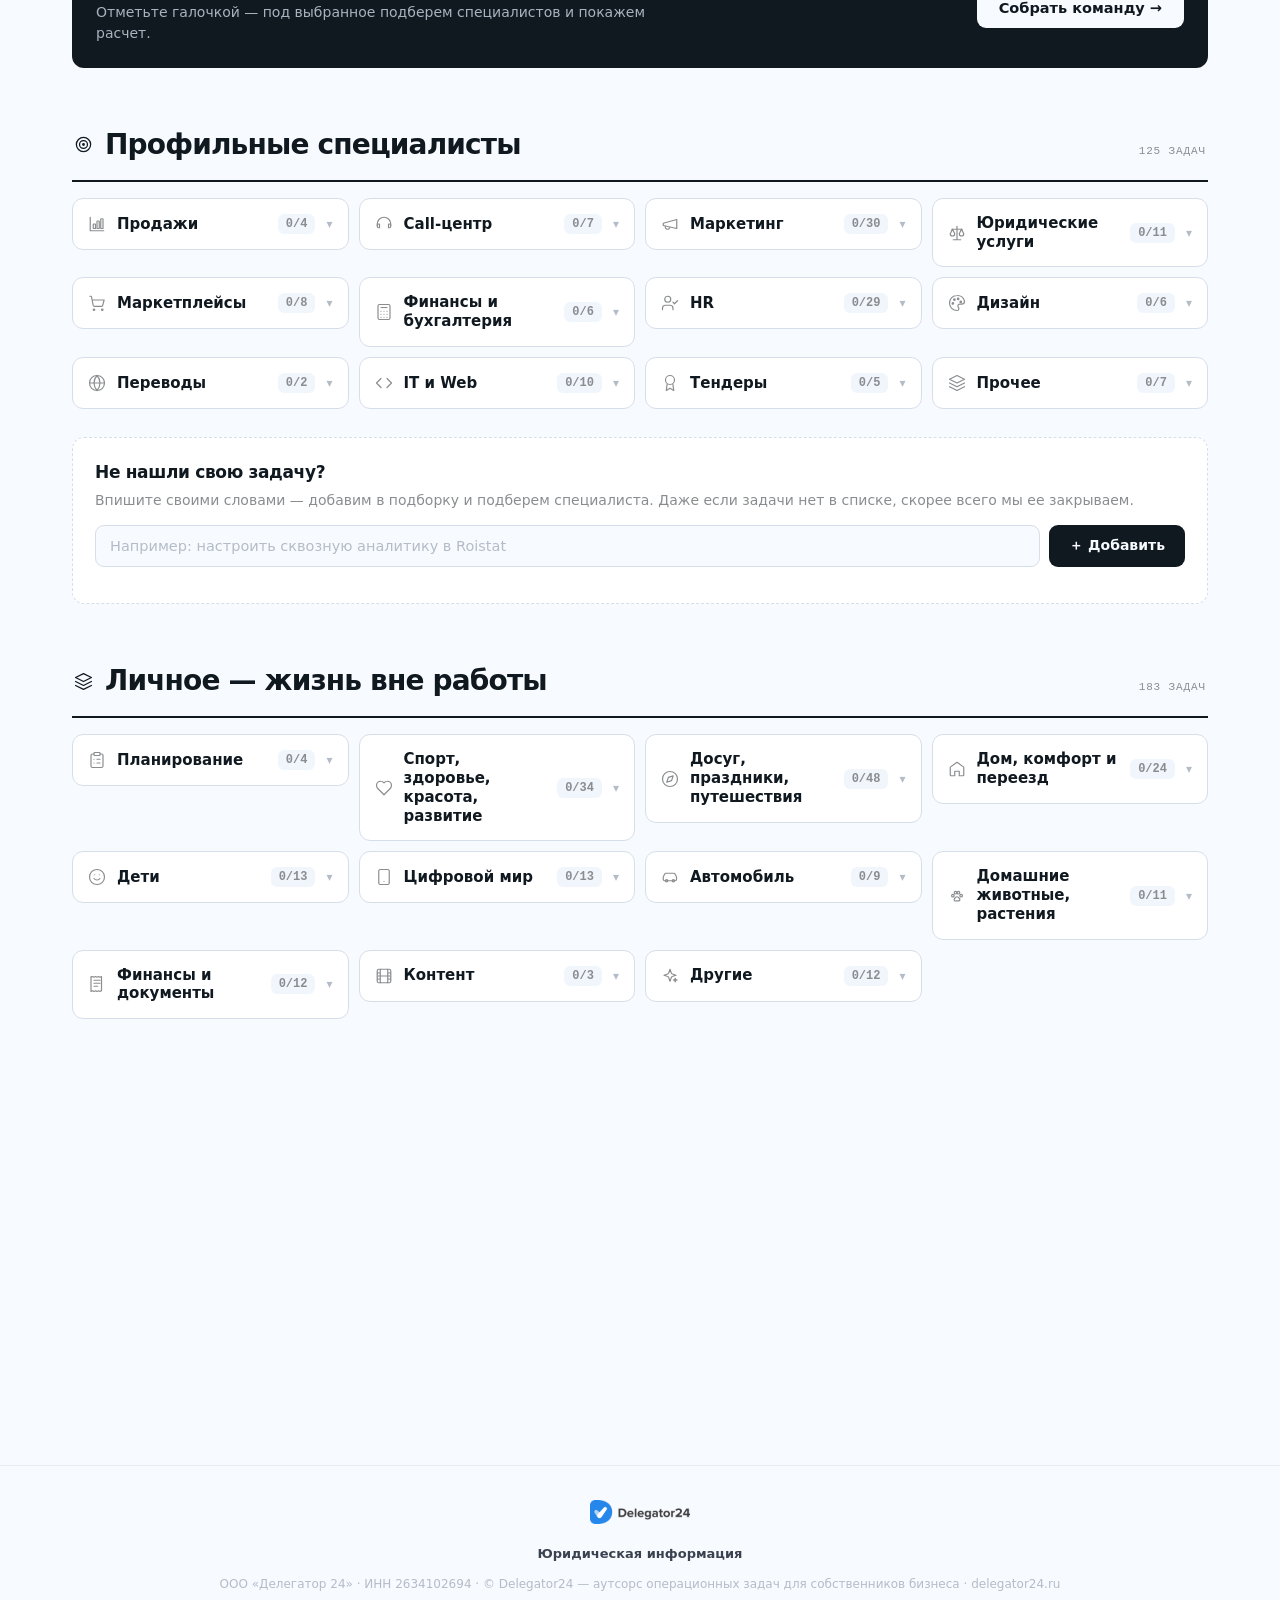
==== commit bb2cd174: "Аудит 13.08, пакет 2: субдомен становится видимым для поиска start.delegator24.ru был невидим целико" ====
--- a/400-zadach/index.html
+++ b/400-zadach/index.html
@@ -51,6 +51,10 @@
 <meta name="description" content="Опишите задачу своими словами — найдем готовые варианты. Отметьте, что висит на вас лично, и увидите, сколько времени можно вернуть. Команда специалистов Delegator24 без найма и штата.">
 <meta property="og:title" content="500+ задач, которые можно снять с себя">
 <meta property="og:description" content="Отметьте свои задачи — соберем под них команду Delegator24. Без найма, без раздутого штата.">
+<link rel="canonical" href="https://start.delegator24.ru/400-zadach/">
+<meta property="og:image" content="https://start.delegator24.ru/400-zadach/og.png">
+<meta property="og:image:width" content="1200">
+<meta property="og:image:height" content="630">
 <meta property="og:type" content="website">
 <link rel="icon" type="image/png" href="favicon-d24.png">
 <link rel="apple-touch-icon" href="favicon-d24.png">
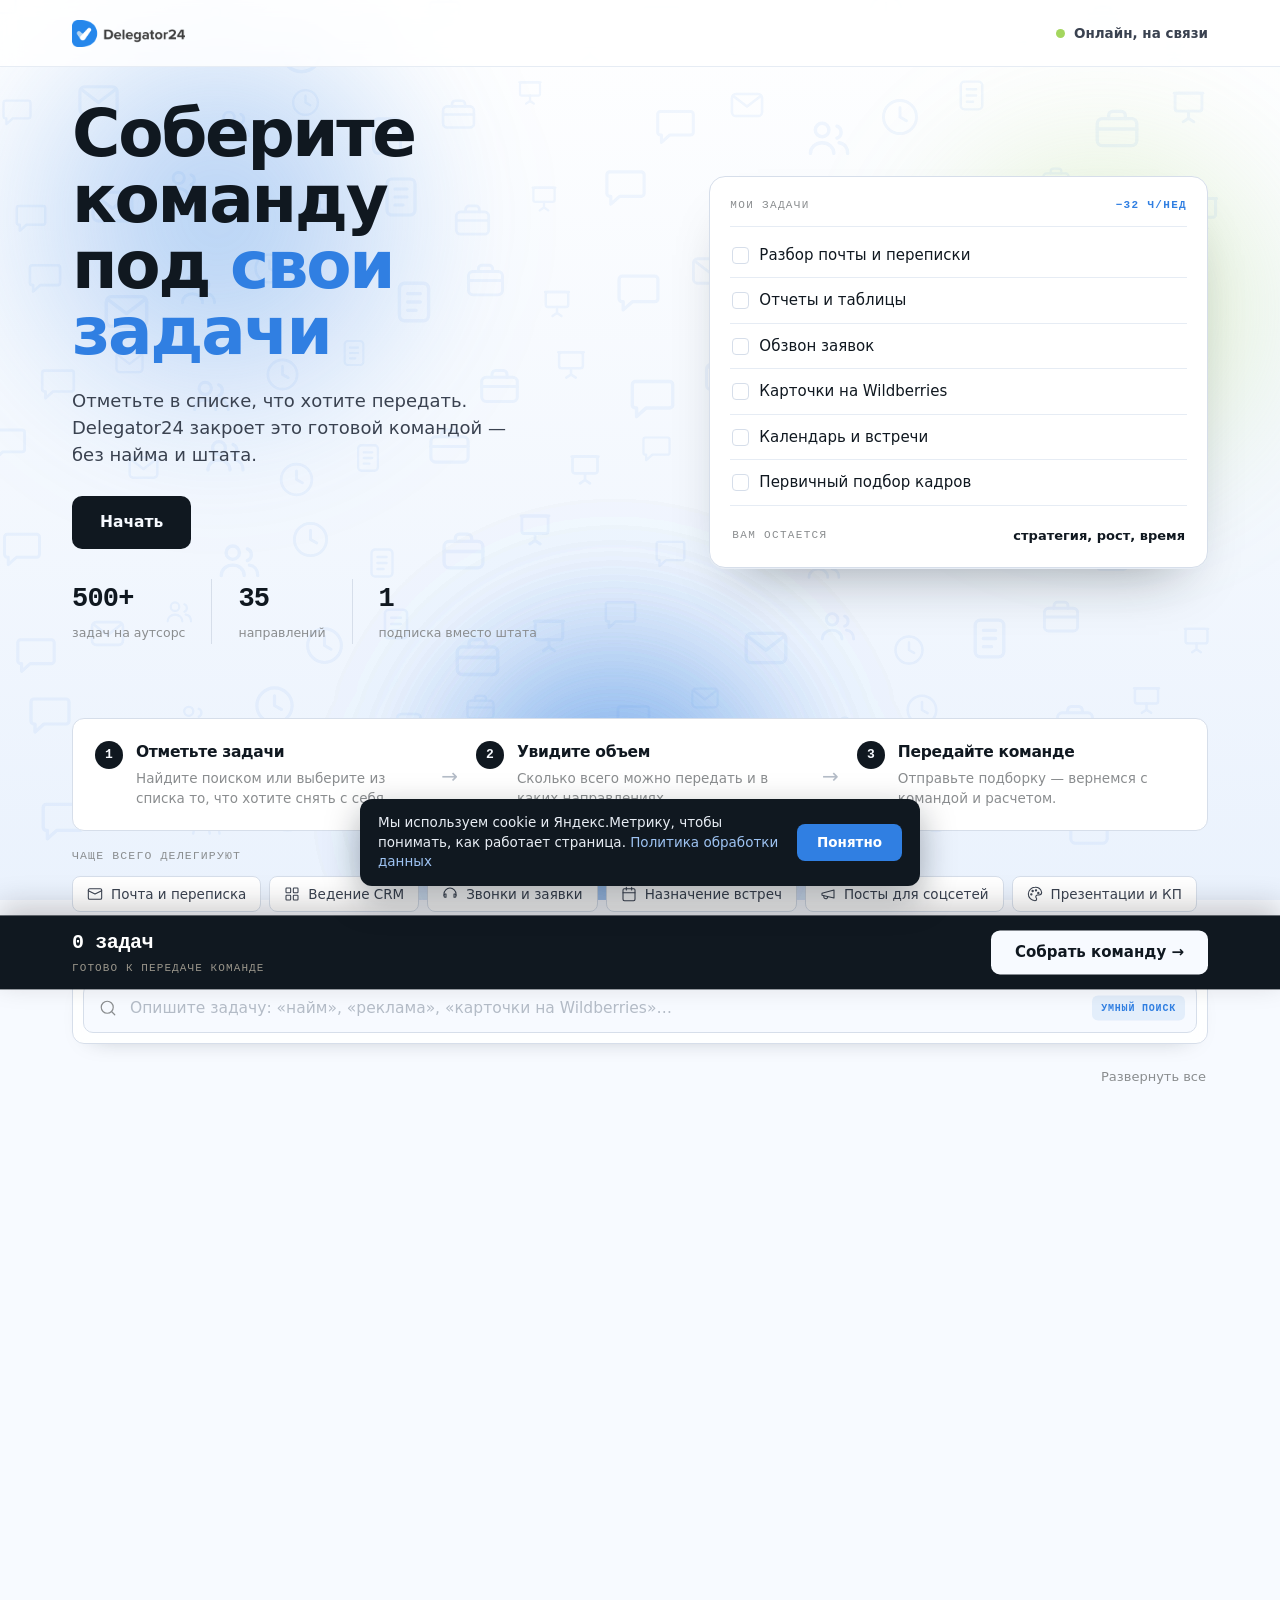
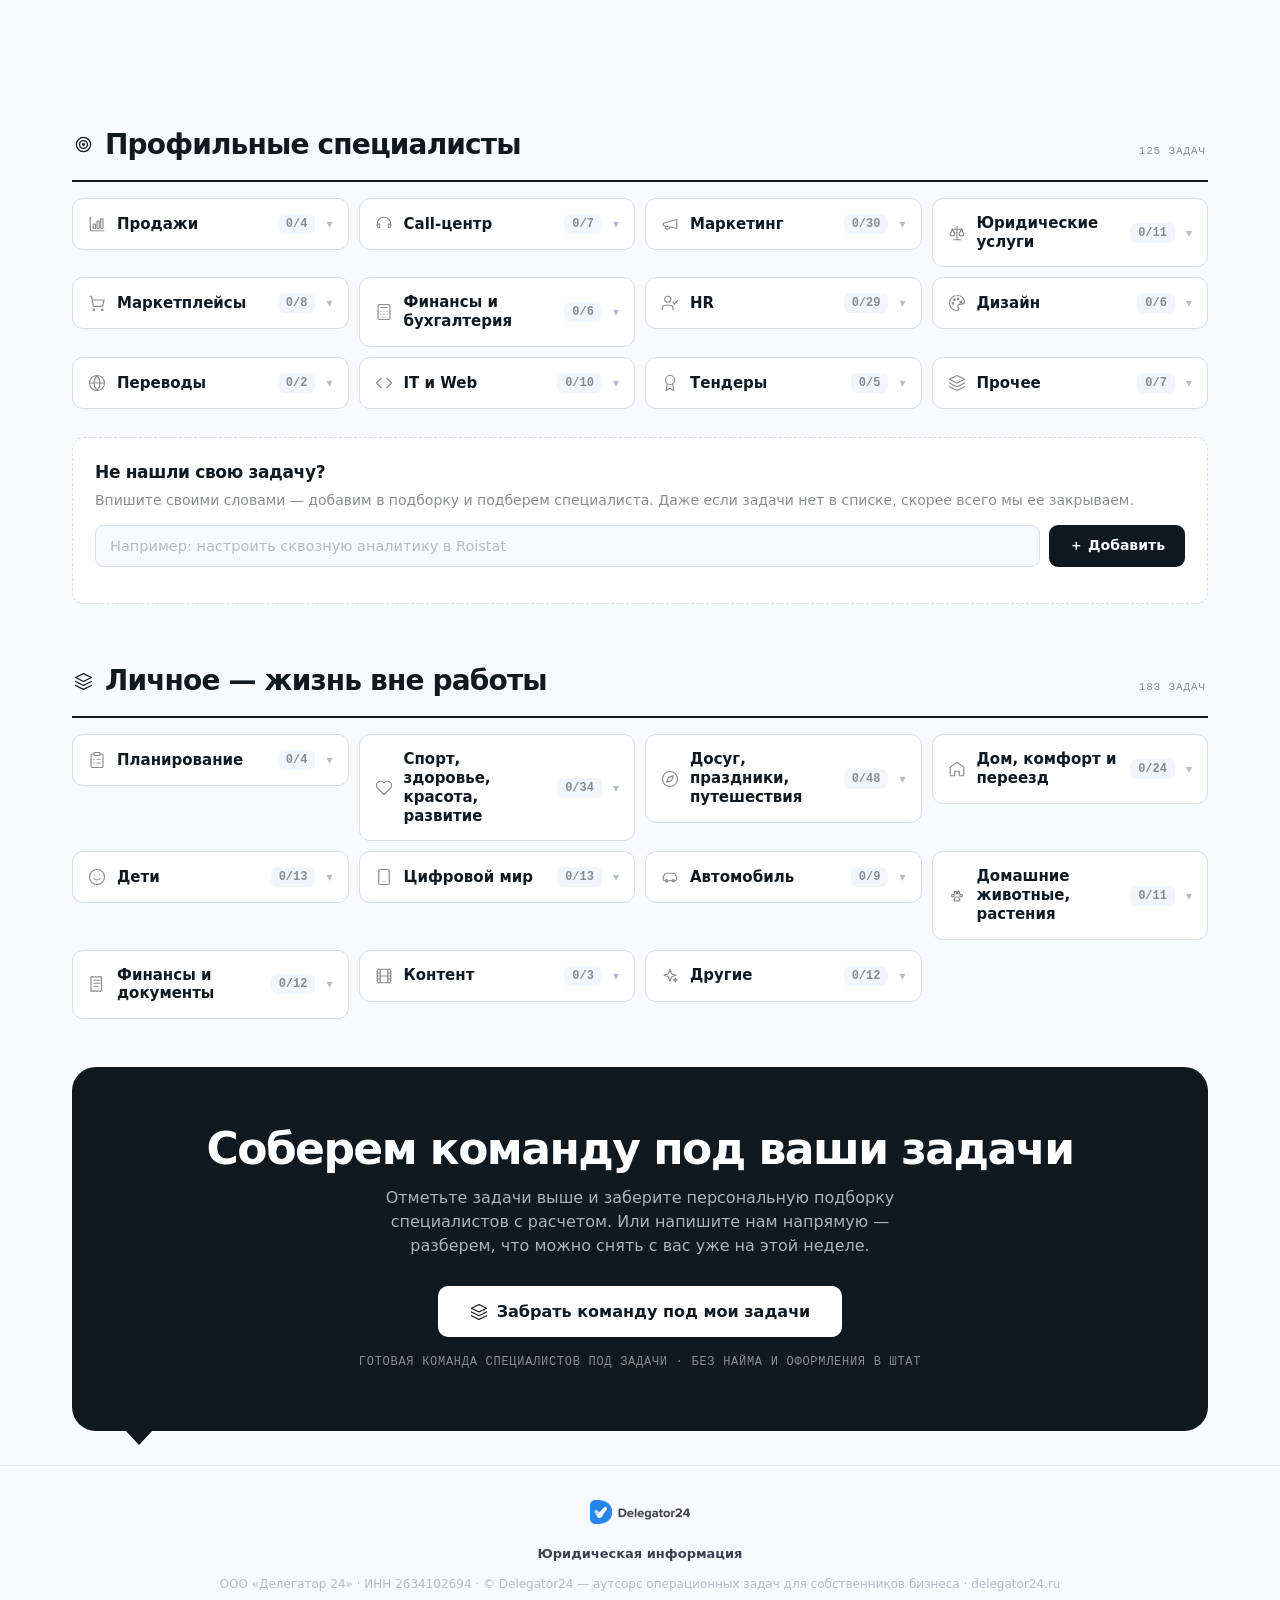
==== commit b10323c8: "Каталог 400 задач: умная строка поиска с нового сайта (подстрочный + семантика + своя задача) Co-Aut" ====
--- a/400-zadach/index.html
+++ b/400-zadach/index.html
@@ -554,6 +554,26 @@
 }
 
 </style>
+<style>
+/* умная строка — как на новом сайте: выпадашка под полем поиска */
+.qdrop{position:absolute;left:0;right:0;top:calc(100% + 8px);z-index:60;display:none;
+ background:var(--card);border:1px solid var(--line2);border-radius:14px;
+ box-shadow:0 22px 50px -18px rgba(16,24,32,.28);overflow:hidden;max-height:60vh;
+ overflow-y:auto}
+.qdrop.on{display:block}
+.qdrop .it{display:flex;align-items:baseline;justify-content:space-between;gap:14px;
+ padding:12px 18px;cursor:pointer;border-bottom:1px solid var(--line)}
+.qdrop .it:last-child{border-bottom:none}
+.qdrop .it:hover{background:var(--card2)}
+.qdrop .it span{flex:1;font-size:14.5px;color:var(--ink);line-height:1.4}
+.qdrop .it i{font-style:normal;font-family:var(--mono);font-size:10.5px;letter-spacing:.08em;
+ text-transform:uppercase;color:var(--faint);white-space:nowrap}
+.qdrop .it.add{background:var(--accent-soft)}
+.qdrop .it.add span{font-weight:600;color:var(--accent-d)}
+.qdrop .semh{padding:8px 18px 4px;font-family:var(--mono);font-size:10.5px;letter-spacing:.14em;
+ text-transform:uppercase;color:var(--faint);border-top:1px dashed var(--line2)}
+@media(max-width:560px){.qdrop .it i{display:none}}
+</style>
 </head>
 <body>
 <div class="bg" aria-hidden="true"><span></span><span></span><span></span></div>
@@ -2352,5 +2372,143 @@
 </div>
 <script>try{if(!localStorage.getItem('d24ck'))document.getElementById('ckbar').style.display='flex';}catch(e){}</script>
 
+<script>
+/* ── умная строка: механика поиска перенесена с нового сайта (flow-h) ──
+   Локальный поиск по каталогу + «похоже по смыслу» (сервис /task-search на
+   нашем VPS, вектора Navec) + «добавить свою задачу» всегда при осмысленном
+   вводе. Родной фильтр каталога (onSearch) не тронут — работает под
+   выпадашкой как раньше. Обвязка страницы: TASKS, esc, sel, custom,
+   syncChecks, refresh, renderChips, clearSearchVisual, toast. */
+(function(){
+var tq=document.getElementById('q');
+if(!tq||!window.TASKS)return;
+var wrap=tq.parentNode;                      /* .search уже position:relative */
+var drop=document.createElement('div');
+drop.className='qdrop';drop.id='tsdrop';
+wrap.appendChild(drop);
+
+/* каталог этой страницы: полная формулировка + раздел для подписи в строке */
+var CAT=[],N2R={},seenT={};
+TASKS.forEach(function(t){
+  if(seenT[t.raw])return;seenT[t.raw]=1;
+  var c=t.el.closest('.cat'),n=c&&c.querySelector('.cat-name');
+  var r=n?n.textContent.trim():'';
+  if(r.length>28)r=r.slice(0,27)+'…';
+  CAT.push({n:t.raw,r:r});N2R[t.raw]=r;
+});
+
+function chosen(name){return sel.has(name)||custom.indexOf(name)>-1}
+function hitTok(kw,tok){
+  if(kw.indexOf(tok)>-1)return true;
+  return tok.length>=5&&kw.indexOf(tok.slice(0,-2))>-1;   /* грубый стем: без окончания */
+}
+var ALIAS={'сео':'seo','смм':'smm','эйчар':'hr','пиар':'pr','срм':'crm','крм':'crm',
+  'вб':'wildberries','вайлдберриз':'wildberries','озон':'ozon'};
+function doSmart(){
+  var v=(tq.value||'').trim();
+  /* поиск от 3 символов («seo»), «добавить свою» — от 4: обрывок «на» молчит */
+  if(v.length<3){drop.classList.remove('on');drop.innerHTML='';return}
+  var toks=v.toLowerCase().split(/[\s,./]+/).filter(function(t){return t.length>=3})
+    .map(function(t){return ALIAS[t]||t});
+  var out=[];
+  for(var i=0;i<CAT.length&&out.length<5;i++){
+    if(!toks.length)break;
+    var name=CAT[i].n;
+    if(chosen(name))continue;
+    var kw=name.toLowerCase(),ok=false;
+    for(var j=0;j<toks.length;j++)if(hitTok(kw,toks[j])){ok=true;break}
+    if(ok)out.push(CAT[i]);
+  }
+  var h='';
+  out.forEach(function(t){
+    h+='<div class="it" data-t="'+esc(t.n)+'"><span>'+esc(t.n)+'</span><i>'+esc(t.r)+'</i></div>'});
+  /* «добавить свою» доступно ВСЕГДА при осмысленном вводе — своя формулировка ценнее похожей */
+  var dup=chosen(v)||out.some(function(t){return t.n.toLowerCase()===v.toLowerCase()});
+  if(!dup&&v.length>=4)h+='<div class="it add" data-add="1" data-t="'+esc(v)+'"><span>＋ Добавить «'+esc(v)+'» как свою задачу</span></div>';
+  if(!h){drop.classList.remove('on');drop.innerHTML='';return}
+  drop.innerHTML=h;drop.classList.add('on');
+  semPlan(v,out);
+}
+/* ── поиск ПО СМЫСЛУ: фраза из 2+ слов уходит на /task-search (Navec-вектора
+   на нашем VPS) с дебаунсом; находки дорисовываются под подстрочными ── */
+var semT=null,semLast='';
+/* сервис индексирован каталогом САЙТА (те же задачи, формулировки почищены:
+   выкинуты «ваш..», «вас», обрезаны хвосты) — маппим его имена на наши */
+var SEMMAP={},NORMS=[];
+function semNorm(s){
+  s=s.toLowerCase().replace(/ё/g,'е').replace(/&quot;?/g,' ');
+  s=s.replace(/[^a-zа-я0-9]+/g,' ').replace(/\s+/g,' ').trim();
+  s=s.replace(/(^|\s)(ваш[а-я]*|вас)(?=\s|$)/g,' ');
+  return s.replace(/\s+/g,' ').trim();
+}
+CAT.forEach(function(t){
+  var k=semNorm(t.n);
+  if(!(k in SEMMAP)){SEMMAP[k]=t.n;NORMS.push([k,t.n])}
+});
+function semFind(n){
+  var k=semNorm(n);
+  if(!k)return null;
+  if(SEMMAP[k])return SEMMAP[k];
+  for(var i=0;i<NORMS.length;i++)if(NORMS[i][0].indexOf(k+' ')===0)return NORMS[i][1];
+  return null;
+}
+function semPlan(v,localOut){
+  if(semT){clearTimeout(semT);semT=null}
+  var words=v.toLowerCase().split(/[\s,./]+/).filter(function(t){return t.length>=3});
+  if(words.length<2)return;   /* смысл ясен от двух значимых слов */
+  semT=setTimeout(function(){
+    if((tq.value||'').trim()!==v)return;
+    if(v===semLast)return;
+    semLast=v;
+    fetch('https://chat.delegator24.ru/task-search?q='+encodeURIComponent(v))
+      .then(function(r){return r.json()})
+      .then(function(o){
+        if((tq.value||'').trim()!==v)return;
+        if(!o||!o.items||!o.items.length)return;
+        var have={};localOut.forEach(function(t){have[t.n]=1});
+        var h='';
+        o.items.forEach(function(t){
+          var raw=semFind(t.n);
+          if(!raw||have[raw]||chosen(raw))return;
+          have[raw]=1;
+          h+='<div class="it sem" data-t="'+esc(raw)+'"><span>'+esc(raw)+'</span><i>'+esc(N2R[raw]||'')+'</i></div>';
+        });
+        if(!h)return;
+        var add=drop.querySelector('.it.add');   /* смысловые — над «добавить свою» */
+        var head='<div class="semh">похоже по смыслу</div>';
+        if(add)add.insertAdjacentHTML('beforebegin',head+h);
+        else drop.insertAdjacentHTML('beforeend',head+h);
+        drop.classList.add('on');
+      }).catch(function(){});
+  },350);
+}
+/* клик по строке: задача каталога — отметить чекбокс, своя — в custom */
+function addPick(name,own){
+  if(own){
+    if(custom.indexOf(name)===-1)custom.push(name);
+    renderChips();refresh();
+    toast('Добавили «'+name+'»');
+  }else if(!sel.has(name)){
+    sel.add(name);syncChecks(name,true);refresh();
+    toast('Добавили в подборку');
+  }
+  tq.value='';drop.classList.remove('on');drop.innerHTML='';
+  if(window.clearSearchVisual)clearSearchVisual();   /* снять родной фильтр стертого запроса */
+}
+tq.addEventListener('input',doSmart);
+tq.addEventListener('focus',doSmart);
+tq.addEventListener('blur',function(){setTimeout(function(){drop.classList.remove('on')},200)});
+tq.addEventListener('keydown',function(e){   /* Enter = вписать и добавить свою задачу */
+  if(e.key!=='Enter')return;
+  var v=(tq.value||'').trim();
+  if(v.length>=4&&!chosen(v))addPick(v,true);
+});
+drop.addEventListener('mousedown',function(e){e.preventDefault()});   /* клик по подсказке раньше blur */
+drop.addEventListener('click',function(e){
+  var it=e.target.closest('.it');if(!it)return;
+  addPick(it.getAttribute('data-t'),!!it.getAttribute('data-add'));
+});
+})();
+</script>
 </body>
 </html>
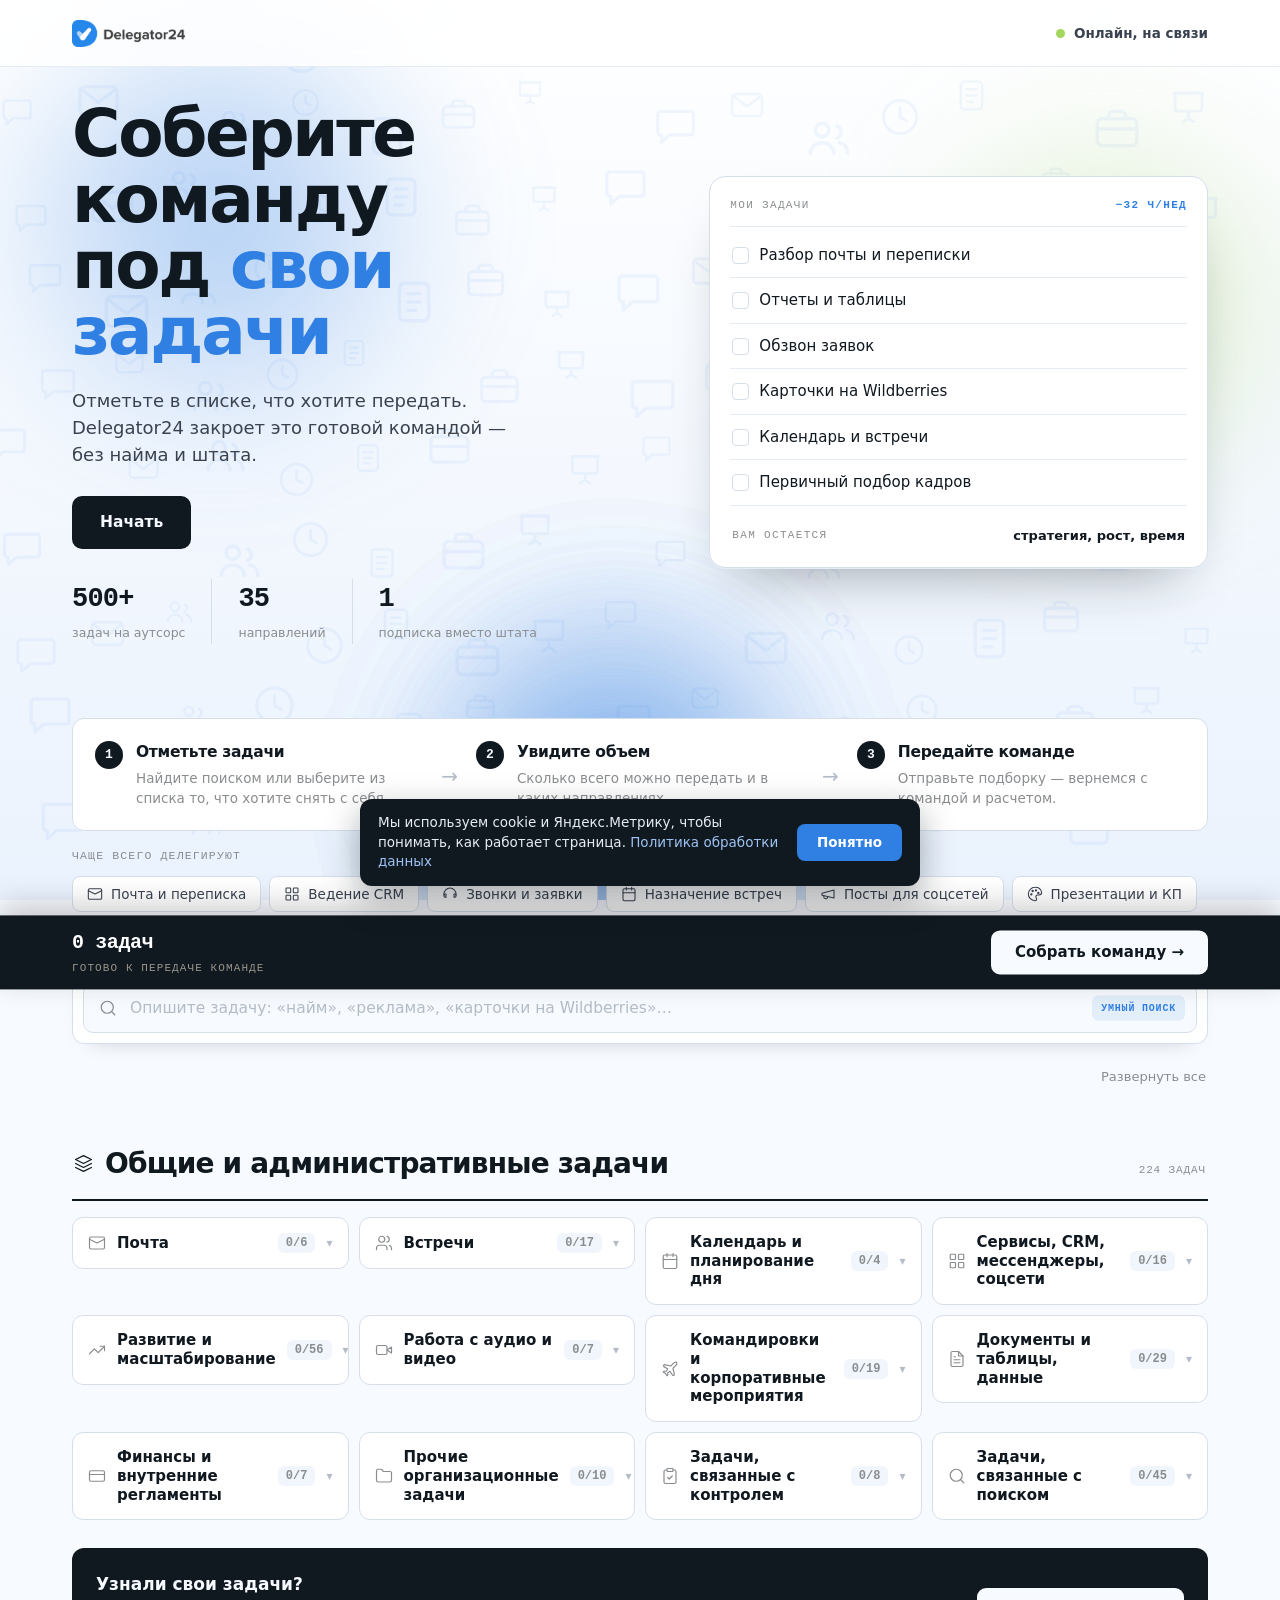
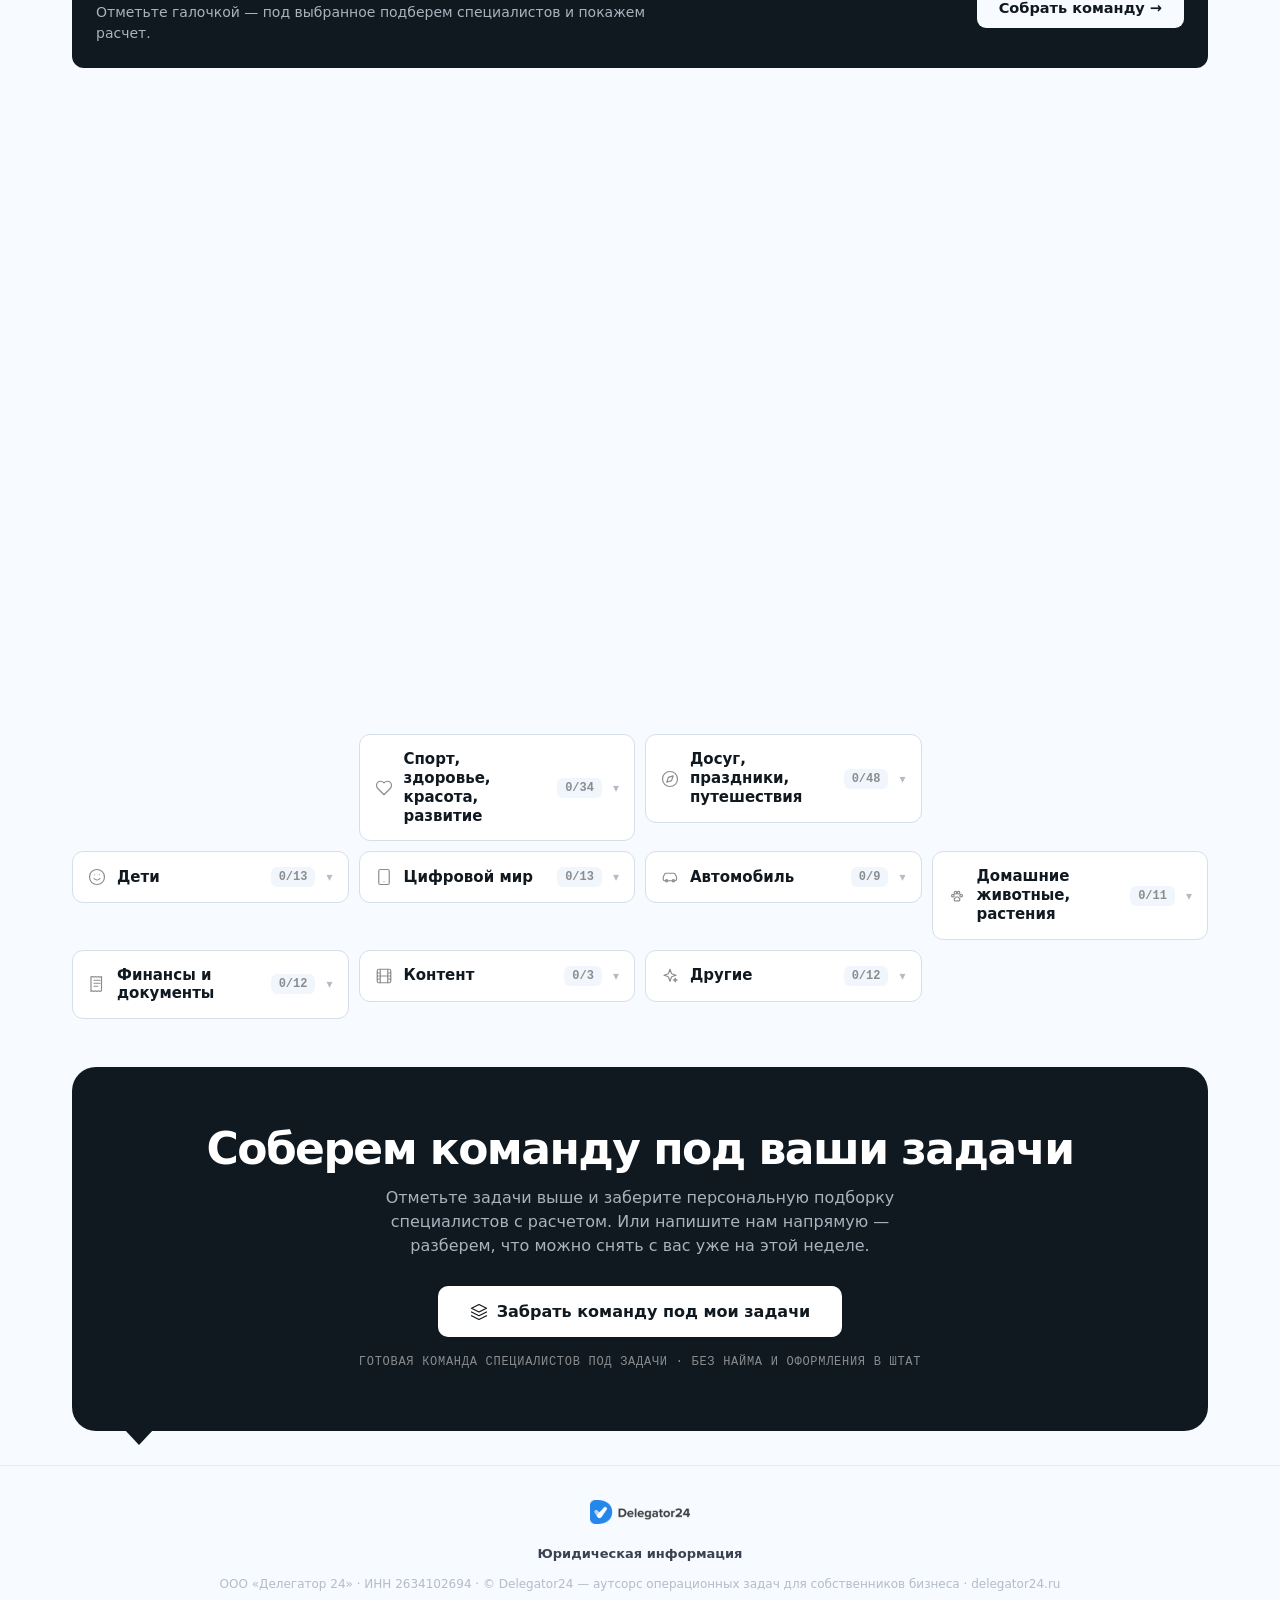
==== commit 71ae3276: "Каталог 400 задач: мобильный плейсхолдер умного поиска, фикс раздувания страницы на узких экранах Co" ====
--- a/400-zadach/index.html
+++ b/400-zadach/index.html
@@ -286,7 +286,8 @@
 .custombox h3{font-family:var(--disp);font-size:17px;font-weight:700;margin-bottom:5px;color:var(--ink);letter-spacing:-.02em}
 .custombox p{font-size:14px;color:var(--muted);margin-bottom:14px}
 .custom-in{display:flex;gap:9px}
-.custom-in input{flex:1;padding:12px 14px;border:1.5px solid var(--line2);border-radius:9px;font-size:14.5px;font-family:var(--disp);
+/* min-width:0: иначе input не сжимается под placeholder и раздувает страницу на узких экранах */
+.custom-in input{flex:1;min-width:0;padding:12px 14px;border:1.5px solid var(--line2);border-radius:9px;font-size:14.5px;font-family:var(--disp);
  background:var(--paper);color:var(--ink);outline:none}
 .custom-in input::placeholder{color:var(--faint)}
 .custom-in input:focus{border-color:var(--accent);box-shadow:rgba(48,127,226,.16) 0 0 0 3px}
@@ -2382,6 +2383,10 @@
 (function(){
 var tq=document.getElementById('q');
 if(!tq||!window.TASKS)return;
+/* на телефоне длинный плейсхолдер режется и бейдж «умный поиск» скрыт —
+   говорим про умный поиск прямо в плейсхолдере (просьба Юли 21.08) */
+if(matchMedia('(max-width:560px)').matches)
+  tq.placeholder='Умный поиск: опишите задачу своими словами';
 var wrap=tq.parentNode;                      /* .search уже position:relative */
 var drop=document.createElement('div');
 drop.className='qdrop';drop.id='tsdrop';
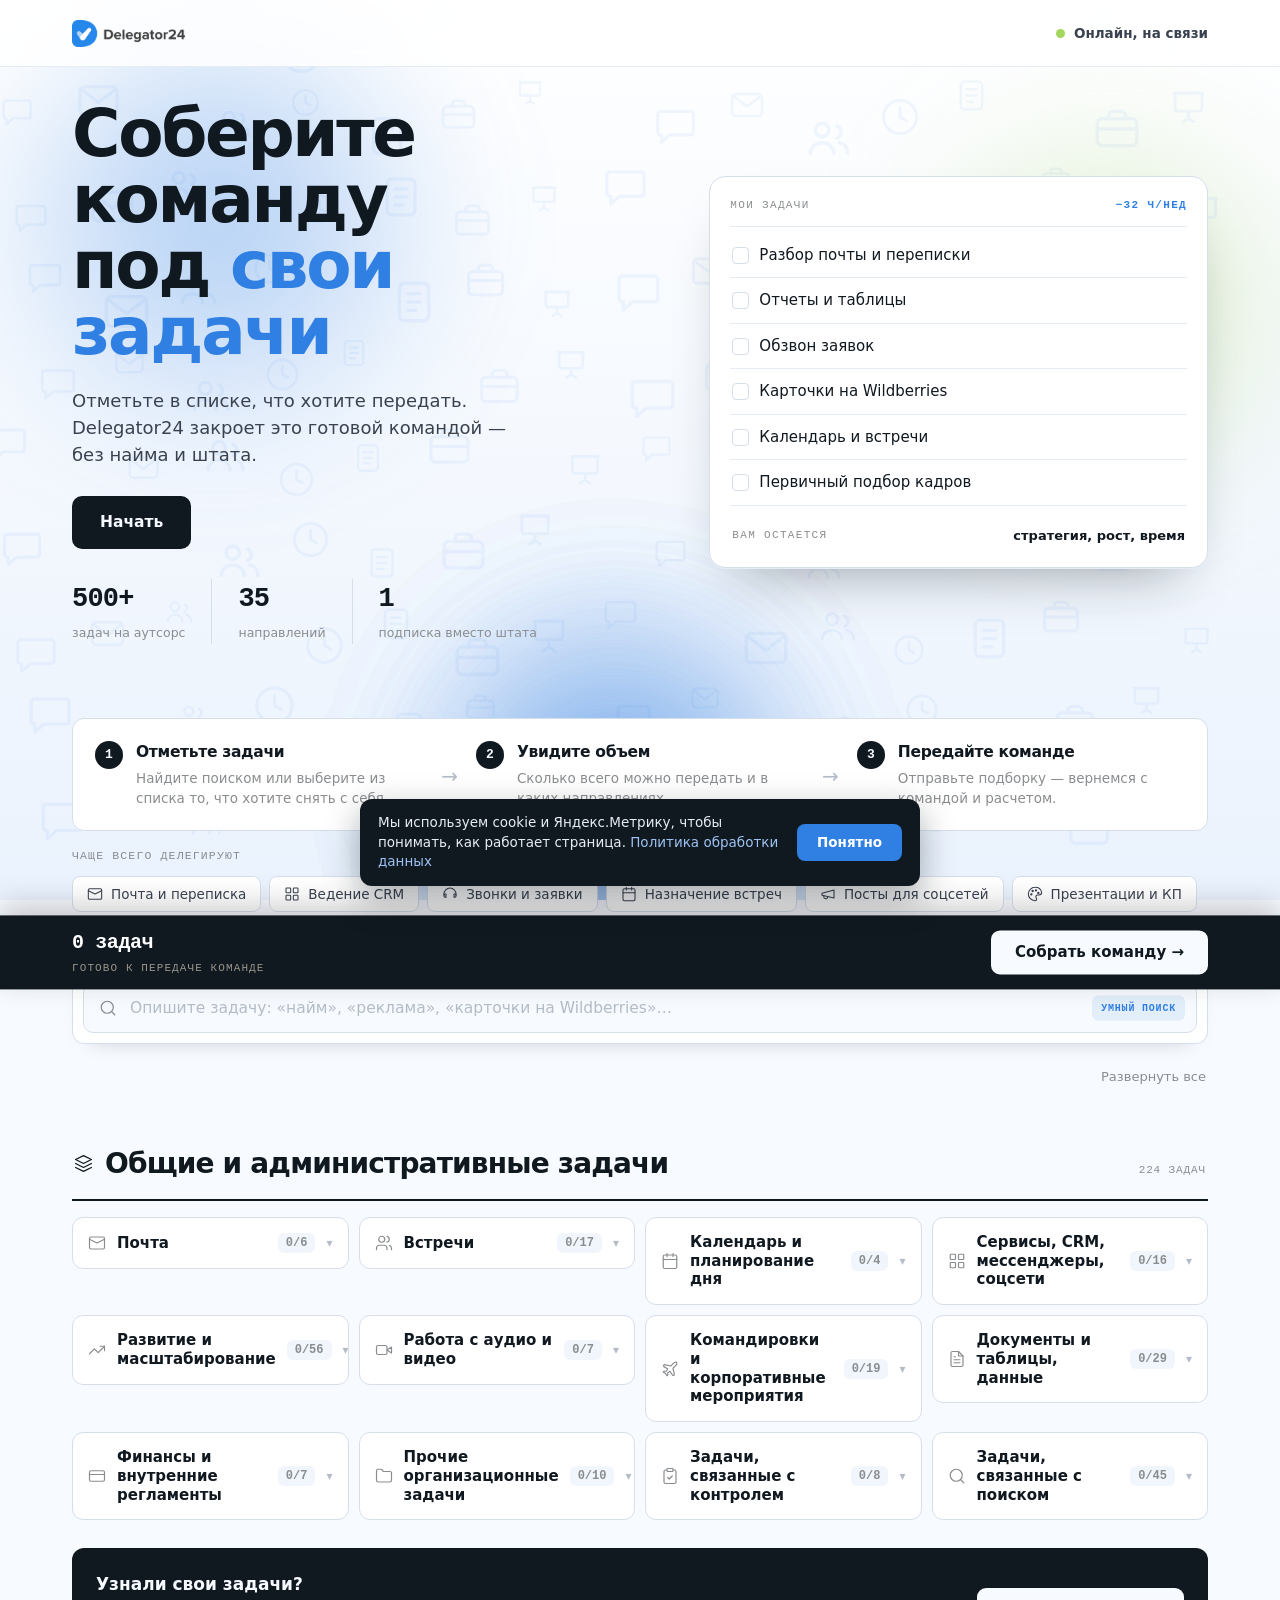
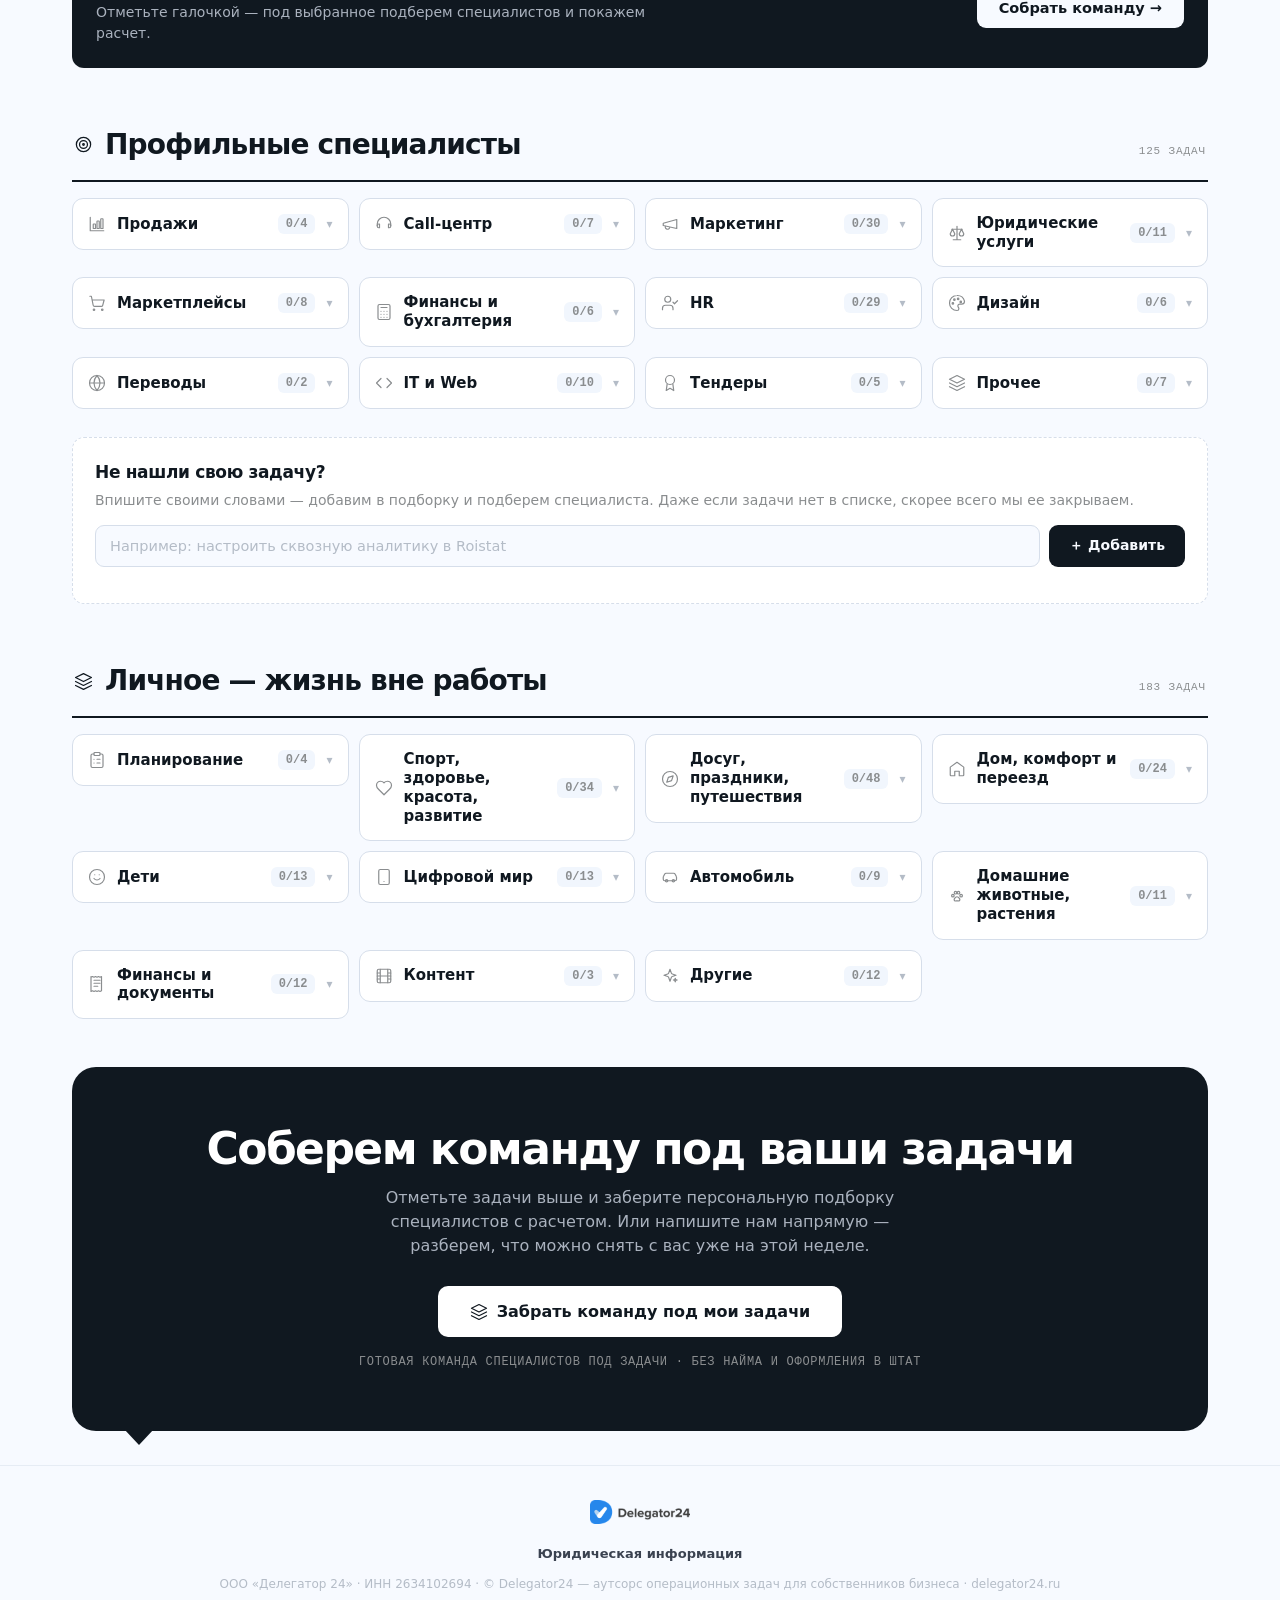
==== commit 3d587085: "Юр-ссылки подвала на прямой /legaldoc нового сайта (день переезда домена; page71975481 остается рабо" ====
--- a/400-zadach/index.html
+++ b/400-zadach/index.html
@@ -1506,7 +1506,7 @@
 
 <footer><div class="wrap">
   <a class="foot-logo" href="https://delegator24.ru" target="_blank" rel="noopener" aria-label="На сайт Delegator24"><img src="logo-d24.png" alt="Delegator24" height="24"></a>
-  <div class="foot-legal"><a href="https://delegator24.ru/page71975481.html" target="_blank" rel="noopener">Юридическая информация</a></div>
+  <div class="foot-legal"><a href="https://delegator24.ru/legaldoc" target="_blank" rel="noopener">Юридическая информация</a></div>
   <div class="foot-copy">ООО «Делегатор 24» · ИНН 2634102694 · © Delegator24 — аутсорс операционных задач для собственников бизнеса · delegator24.ru</div>
 </div></footer>
 
